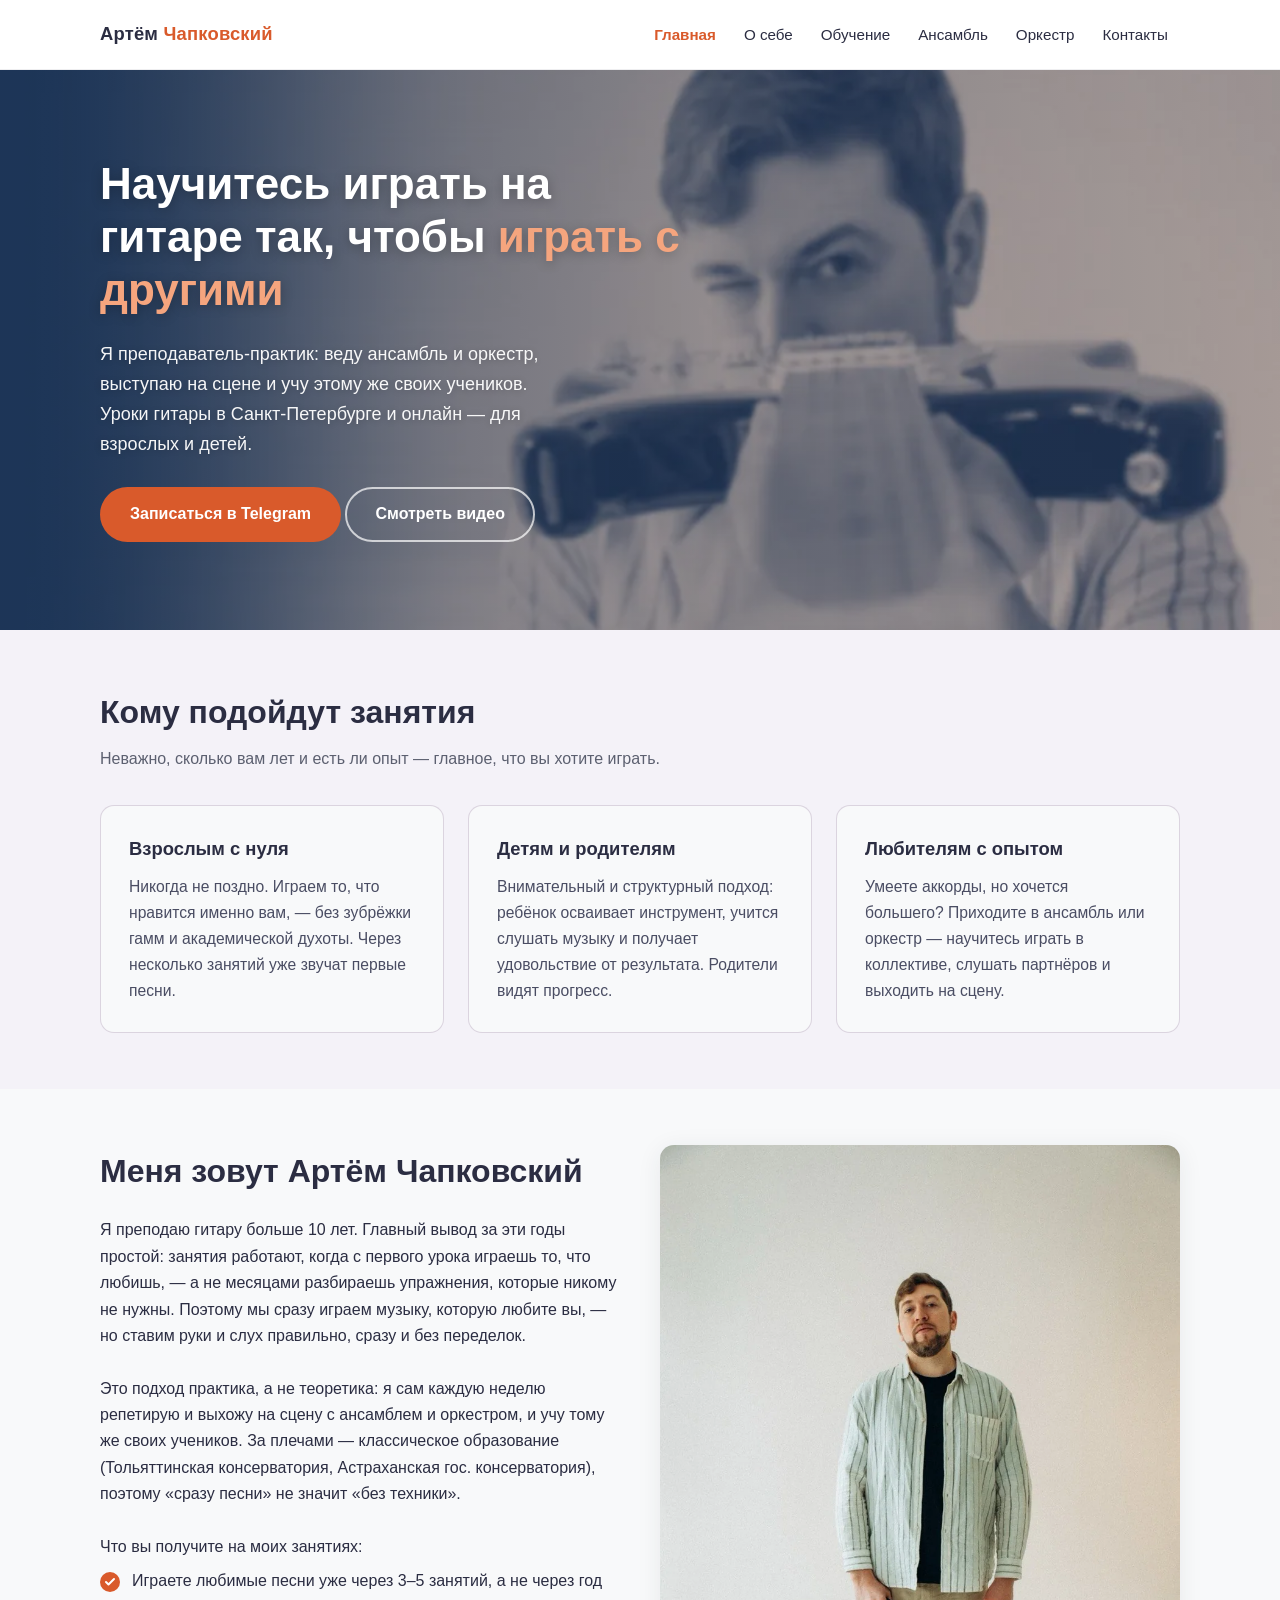
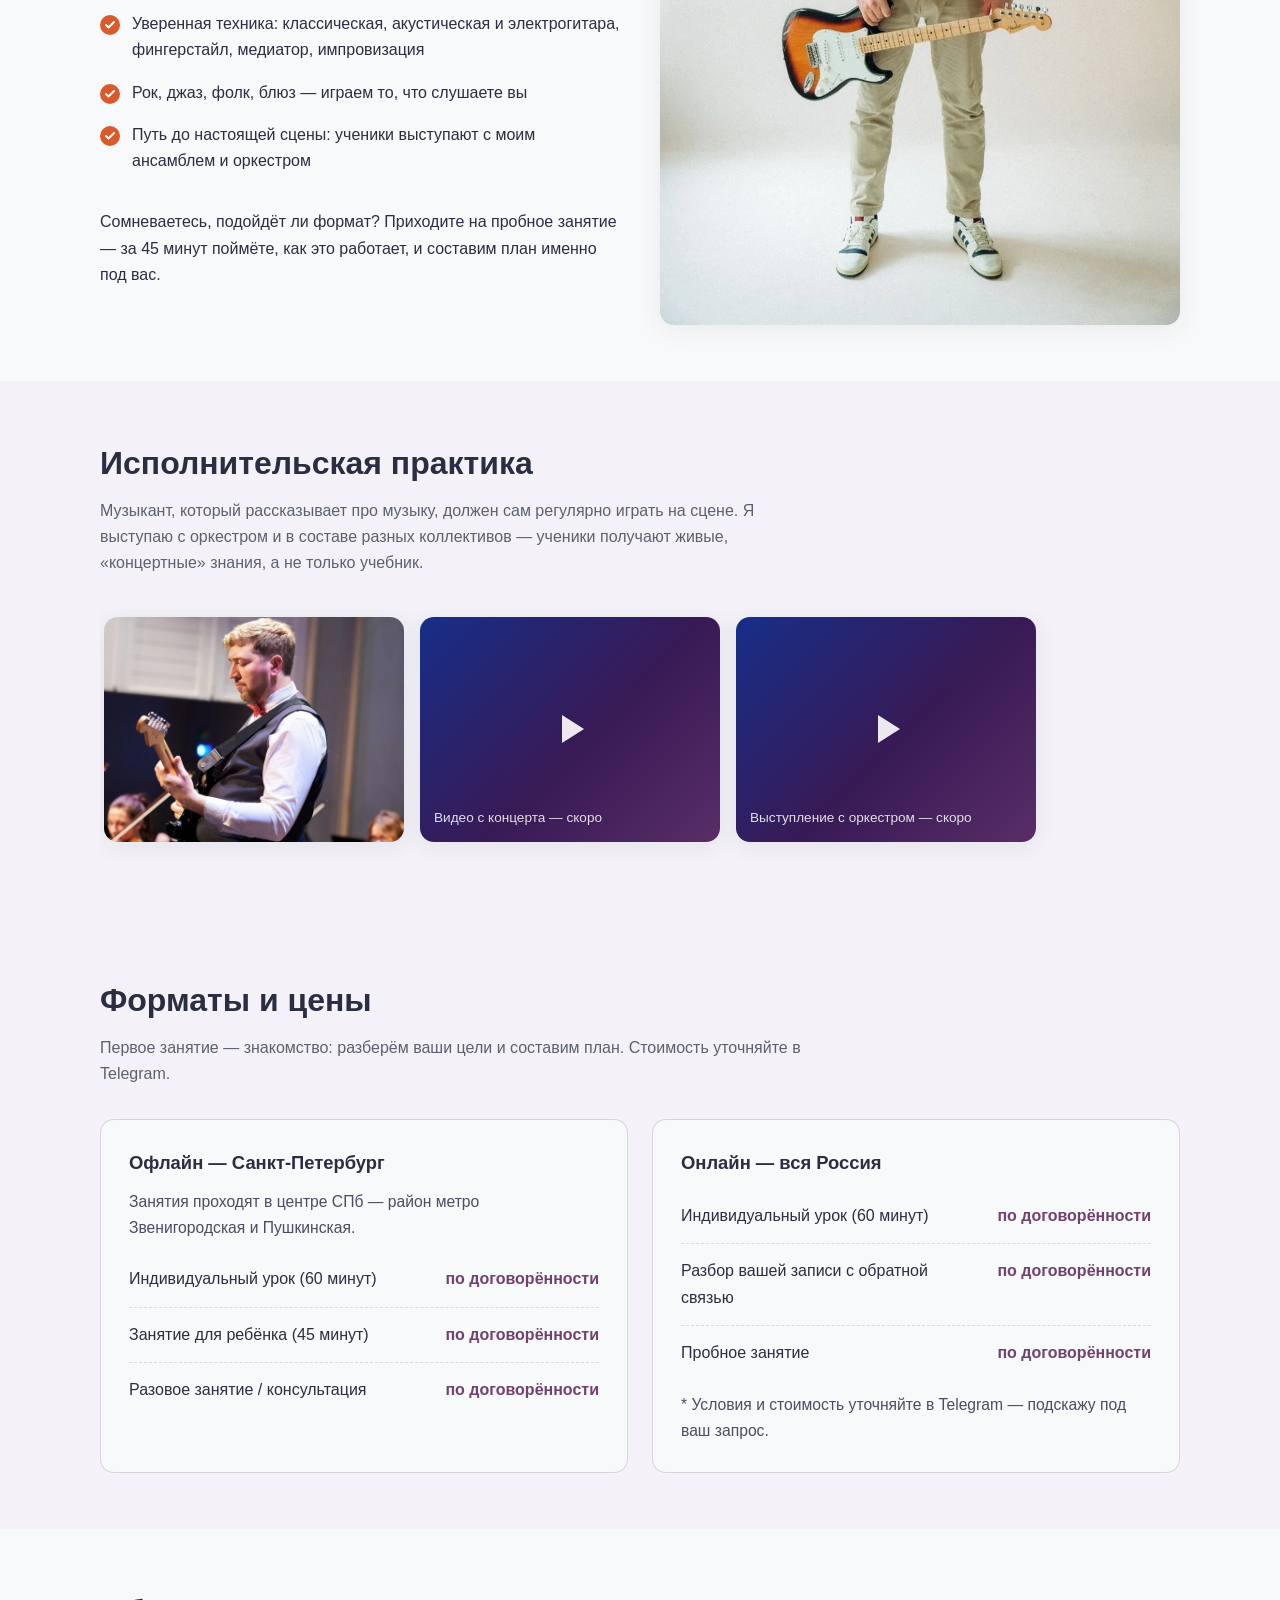
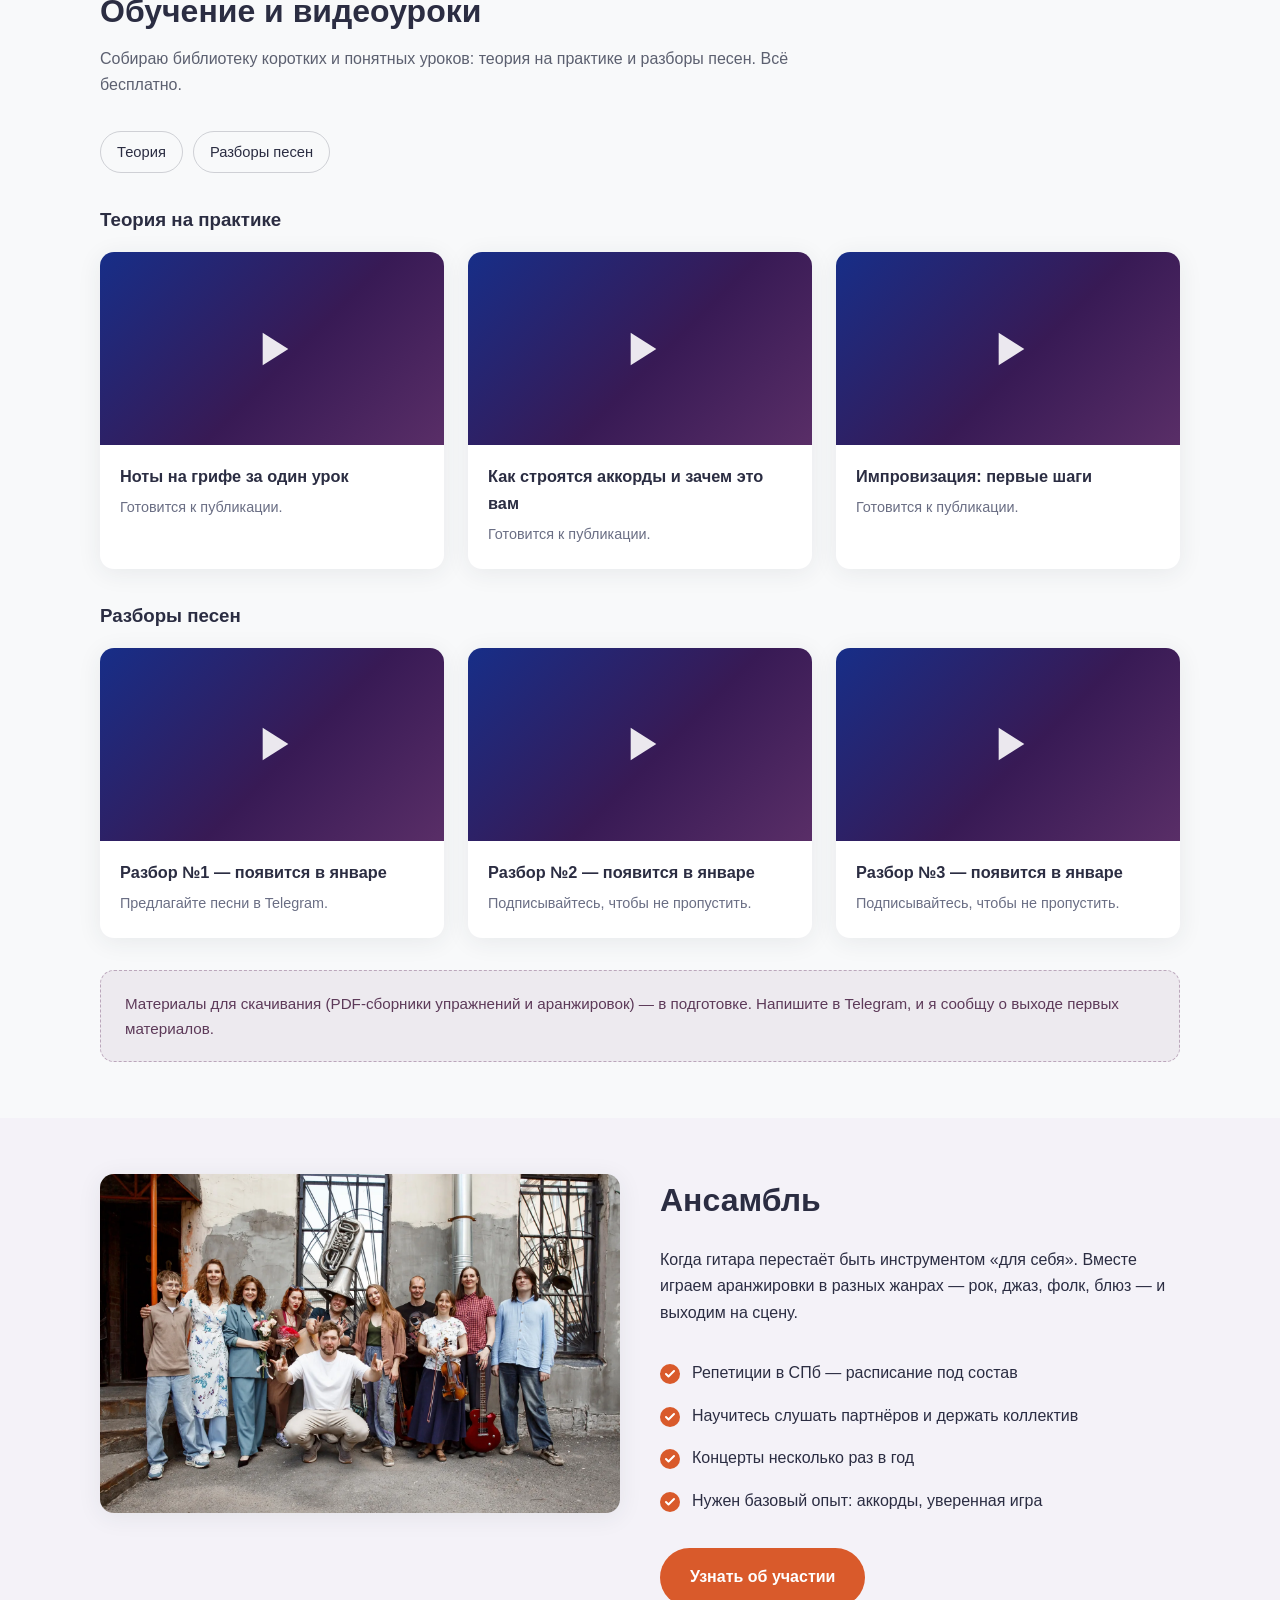
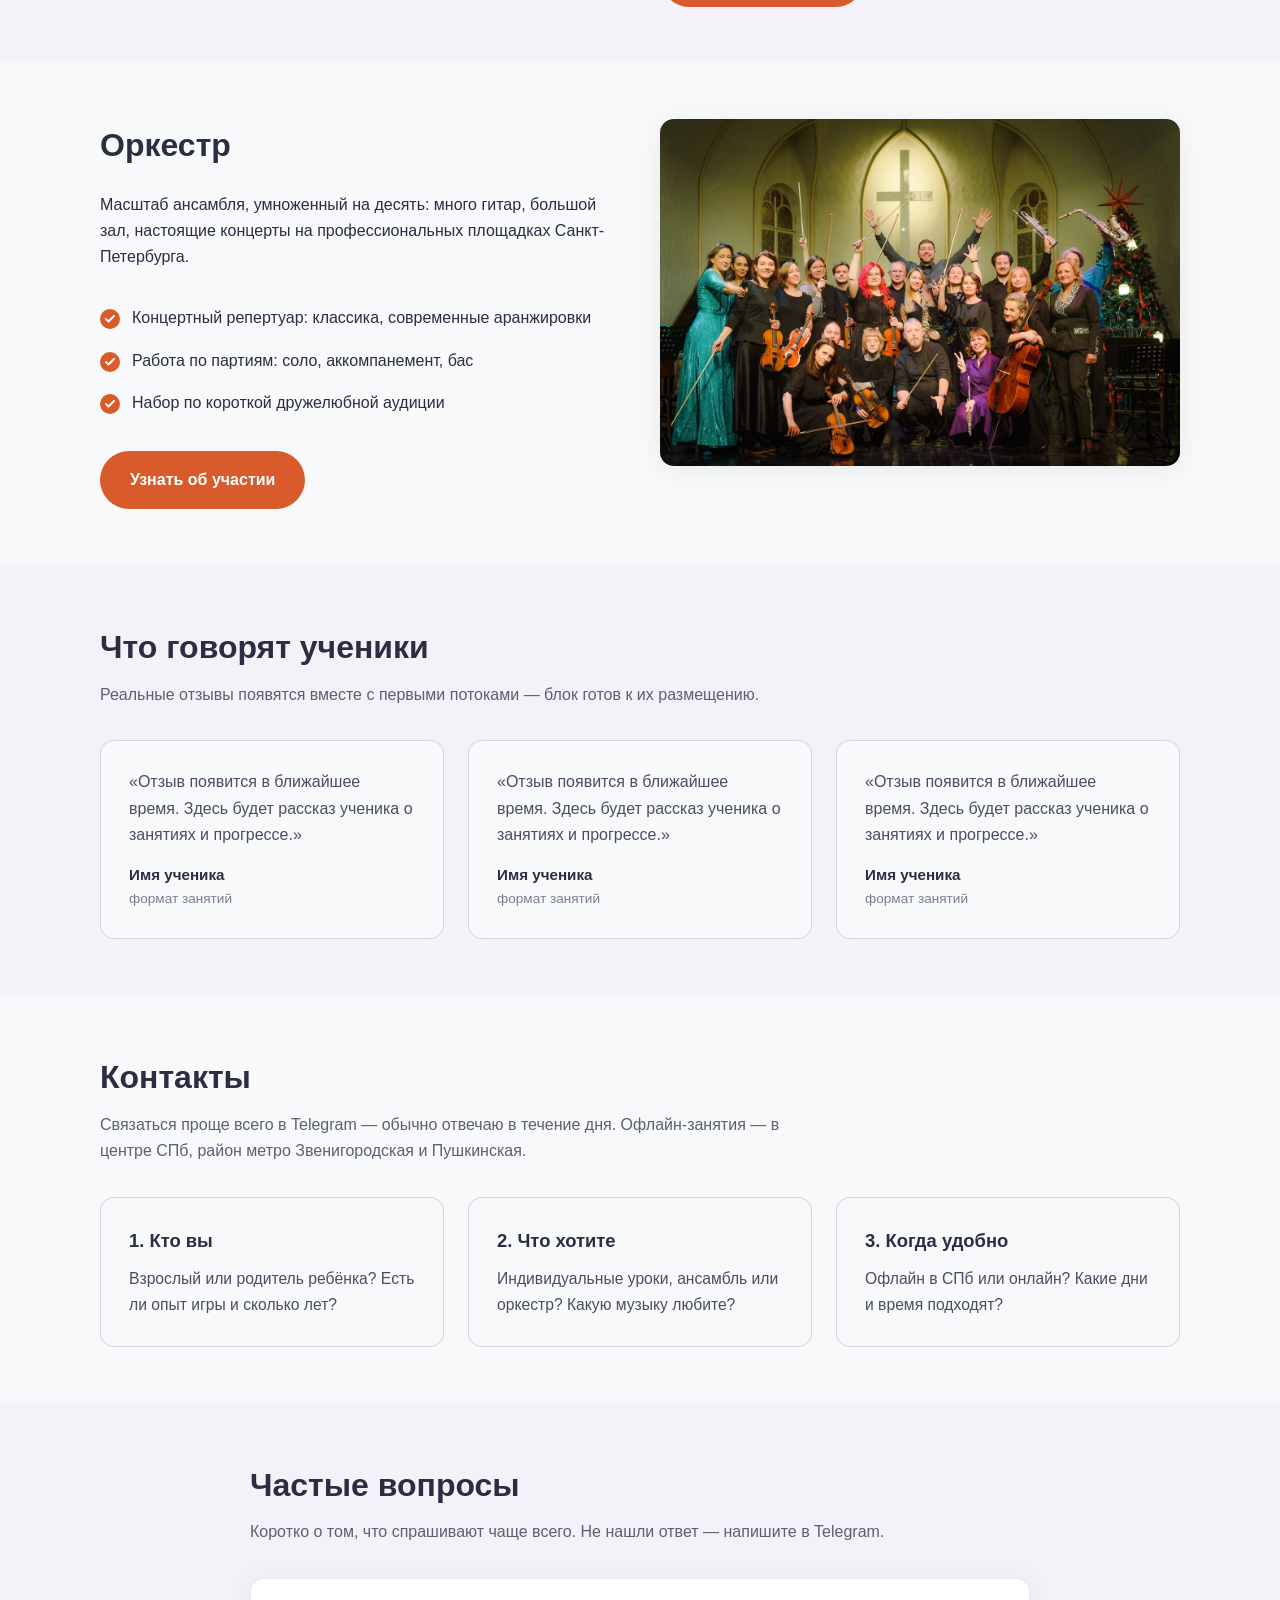
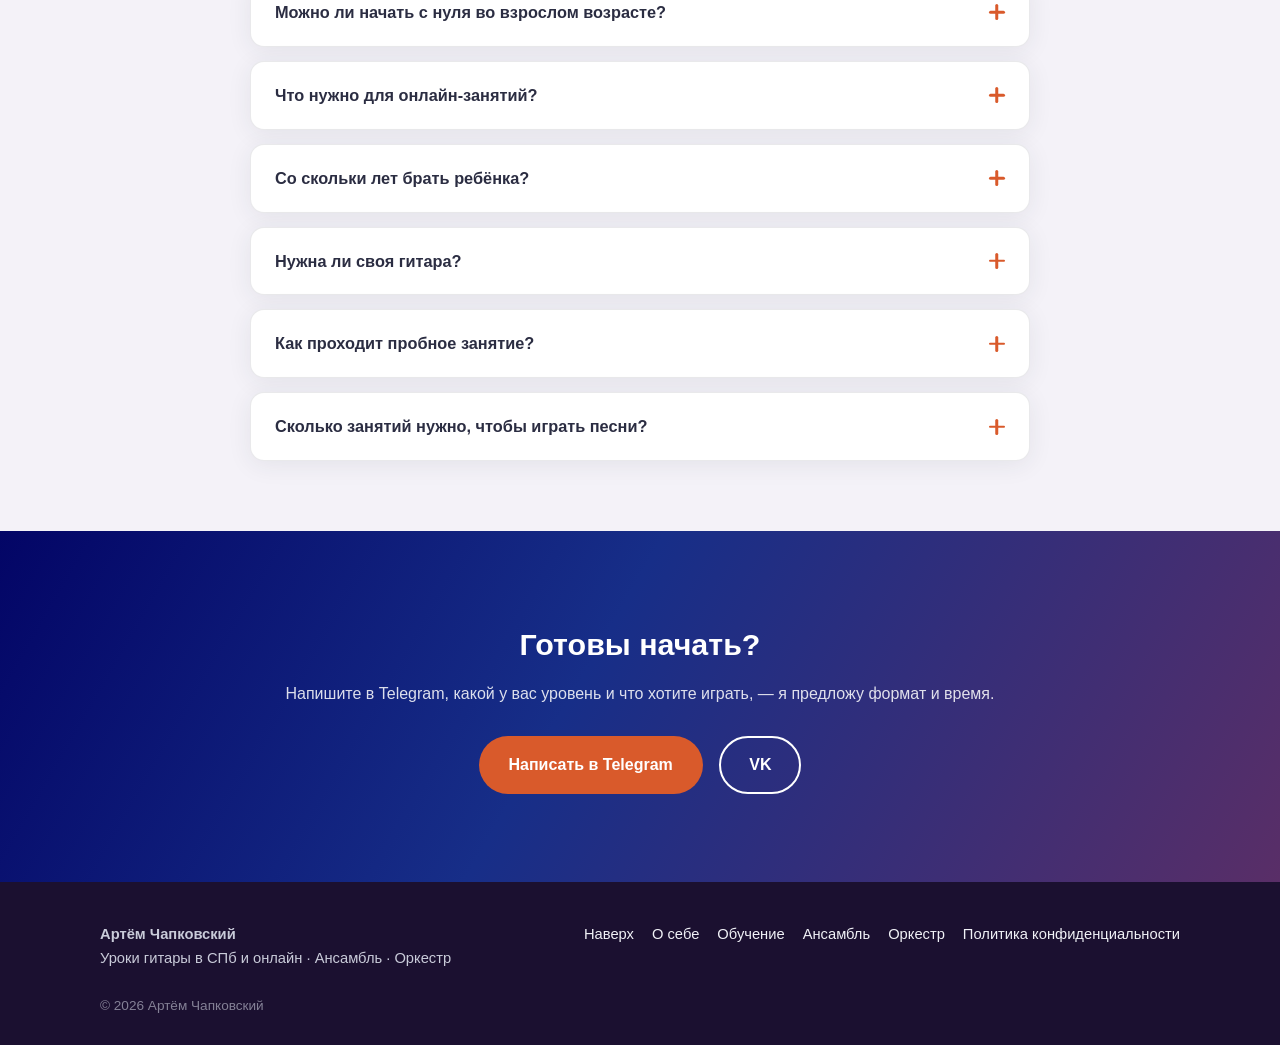
==== index.html @ 914fe70c "Small fixes" ====
<!DOCTYPE html>
<html lang="ru">
<head>
  <meta charset="UTF-8">
  <meta name="viewport" content="width=device-width, initial-scale=1">
  <meta name="theme-color" content="#D95A2B">
  <title>Уроки гитары в СПб и онлайн — Артём Чапковский | Преподаватель, ансамбль, оркестр</title>
  <meta name="description" content="Индивидуальные уроки гитары для взрослых и детей в Санкт-Петербурге и онлайн. Преподаватель-практик: веду ансамбль и оркестр, выкладываю бесплатные видеоуроки. Запись в Telegram.">
  <link rel="canonical" href="https://artchap.ru/">
  <meta property="og:type" content="website">
  <meta property="og:url" content="https://artchap.ru/">
  <meta property="og:site_name" content="Артём Чапковский — уроки гитары">
  <meta property="og:title" content="Артём Чапковский — уроки гитары, ансамбль, оркестр">
  <meta property="og:description" content="Преподаватель-практик: учу играть на гитаре так, чтобы вы могли играть с другими. Взрослым с нуля, детям, любителям — ансамбль и оркестр.">
  <meta property="og:image" content="https://artchap.ru/assets/img/hero-closeup.webp">
  <meta property="og:locale" content="ru_RU">
  <link rel="icon" href="favicon.svg" type="image/svg+xml">
  <link rel="icon" href="favicon-32.png" sizes="32x32" type="image/png">
  <link rel="apple-touch-icon" href="apple-touch-icon.png">
  <link rel="stylesheet" href="assets/css/style.css">
  <link rel="stylesheet" href="assets/css/photo-palette.css">
  <link rel="stylesheet" href="assets/css/hero-4-duotone.css">
  <script src="assets/js/gallery.js" defer></script>
  <script type="application/ld+json">
  {
    "@context": "https://schema.org",
    "@graph": [
      {
        "@type": "LocalBusiness",
        "@id": "https://artchap.ru/",
        "name": "Артём Чапковский — уроки гитары в СПб",
        "description": "Индивидуальные уроки гитары для взрослых и детей, ансамбль и оркестр в Санкт-Петербурге. Онлайн-занятия по всей России.",
        "url": "https://artchap.ru/",
        "image": "https://artchap.ru/assets/img/hero-closeup.webp",
        "address": { "@type": "PostalAddress", "addressLocality": "Санкт-Петербург", "streetAddress": "Центр, район м. Звенигородская и м. Пушкинская", "addressCountry": "RU" },
        "areaServed": ["Санкт-Петербург", "Россия"],
        "sameAs": ["https://t.me/Chapkovsky", "https://vk.ru/artchap"]
      },
      {
        "@type": "Person",
        "name": "Артём Чапковский",
        "jobTitle": "Преподаватель гитары, руководитель ансамбля и оркестра",
        "url": "https://artchap.ru/",
        "image": "https://artchap.ru/assets/img/portrait-casual.webp",
        "alumniOf": [
          "Музыкальный колледж Тольяттинской консерватории",
          "Астраханская государственная консерватория"
        ]
      },
      {
        "@type": "FAQPage",
        "mainEntity": [
          { "@type": "Question", "name": "Можно ли начать с нуля во взрослом возрасте?", "acceptedAnswer": { "@type": "Answer", "text": "Да. Через несколько занятий вы уже играете первые песни — без зубрёжки гамм." } },
          { "@type": "Question", "name": "Что нужно для онлайн-занятий?", "acceptedAnswer": { "@type": "Answer", "text": "Гитара, смартфон или ноутбук и интернет. Онлайн работает не хуже очного формата." } },
          { "@type": "Question", "name": "Со скольки лет брать ребёнка?", "acceptedAnswer": { "@type": "Answer", "text": "Обычно с 6–7 лет — когда хватает усидчивости на 30–45 минут." } },
          { "@type": "Question", "name": "Нужна ли своя гитара?", "acceptedAnswer": { "@type": "Answer", "text": "Для регулярных занятий — да. Подскажу, как выбрать недорогой и удобный инструмент." } },
          { "@type": "Question", "name": "Как проходит пробное занятие?", "acceptedAnswer": { "@type": "Answer", "text": "Знакомимся, я смотрю на ваш уровень, слушаем, что хотите играть, и составляем план. Без обязательств." } },
          { "@type": "Question", "name": "Сколько занятий нужно, чтобы играть песни?", "acceptedAnswer": { "@type": "Answer", "text": "Простые песни под аккорды — уже через 3–5 занятий." } }
        ]
      }
    ]
  }
  </script>
</head>
<body>
  <header class="site-header">
    <div class="container header-inner">
      <a class="logo" href="#top">Артём <span>Чапковский</span></a>
      <nav class="main-nav" aria-label="Основная навигация">
        <ul>
          <li><a href="#top" aria-current="page">Главная</a></li>
          <li><a href="#o-sebe">О себе</a></li>
          <li><a href="#obuchenie">Обучение</a></li>
          <li><a href="#ansambl">Ансамбль</a></li>
          <li><a href="#orkestr">Оркестр</a></li>
          <li><a href="#kontakty">Контакты</a></li>
        </ul>
      </nav>
    </div>
  </header>

  <main id="top">
    <!-- Hero -->
    <div class="hero">
      <div class="container hero-grid">
        <div>
          <h1>Научитесь играть на гитаре так, чтобы <em>играть с другими</em></h1>
          <p class="lead">Я преподаватель-практик: веду ансамбль и оркестр, выступаю на сцене и учу этому же своих учеников. Уроки гитары в Санкт-Петербурге и онлайн — для взрослых и детей.</p>
          <a class="btn btn-primary" href="https://t.me/Chapkovsky" target="_blank" rel="noopener">Записаться в Telegram</a>
          <a class="btn btn-outline" href="#praktika">Смотреть видео</a>
        </div>
        <div class="hero-photo">
          <img src="assets/img/hero-closeup.webp" alt="Артём Чапковский — преподаватель гитары в Санкт-Петербурге" width="853" height="1280" fetchpriority="high">
        </div>
      </div>
    </div>

    <!-- Кому подойдут занятия -->
    <section class="alt" id="komu">
      <div class="container">
        <h2 class="section-title">Кому подойдут занятия</h2>
        <p class="section-sub">Неважно, сколько вам лет и есть ли опыт — главное, что вы хотите играть.</p>
        <div class="grid-3">
          <article class="card">
            <h3>Взрослым с нуля</h3>
            <p>Никогда не поздно. Играем то, что нравится именно вам, — без зубрёжки гамм и академической духоты. Через несколько занятий уже звучат первые песни.</p>
          </article>
          <article class="card">
            <h3>Детям и родителям</h3>
            <p>Внимательный и структурный подход: ребёнок осваивает инструмент, учится слушать музыку и получает удовольствие от результата. Родители видят прогресс.</p>
          </article>
          <article class="card">
            <h3>Любителям с опытом</h3>
            <p>Умеете аккорды, но хочется большего? Приходите в ансамбль или оркестр — научитесь играть в коллективе, слушать партнёров и выходить на сцену.</p>
          </article>
        </div>
      </div>
    </section>

    <!-- О себе -->
    <section id="o-sebe">
      <div class="container split">
        <div>
          <h2 class="section-title">Меня зовут Артём Чапковский</h2>
          <p>Я преподаю гитару больше 10 лет. Главный вывод за эти годы простой: занятия работают, когда с первого урока играешь то, что любишь, — а не месяцами разбираешь упражнения, которые никому не нужны. Поэтому мы сразу играем музыку, которую любите вы, — но ставим руки и слух правильно, сразу и без переделок.</p>
          <br>
          <p>Это подход практика, а не теоретика: я сам каждую неделю репетирую и выхожу на сцену с ансамблем и оркестром, и учу тому же своих учеников. За плечами — классическое образование (Тольяттинская консерватория, Астраханская гос. консерватория), поэтому «сразу песни» не значит «без техники».</p>
          <br>
          <p>Что вы получите на моих занятиях:</p>
          <ul class="check-list">
            <li>Играете любимые песни уже через 3–5 занятий, а не через год</li>
            <li>Уверенная техника: классическая, акустическая и электрогитара, фингерстайл, медиатор, импровизация</li>
            <li>Рок, джаз, фолк, блюз — играем то, что слушаете вы</li>
            <li>Путь до настоящей сцены: ученики выступают с моим ансамблем и оркестром</li>
          </ul>
          <br>
          <p>Сомневаетесь, подойдёт ли формат? Приходите на пробное занятие — за 45 минут поймёте, как это работает, и составим план именно под вас.</p>
        </div>
        <img src="assets/img/portrait-casual.webp" alt="Артём Чапковский — преподаватель гитары в СПб, портрет" width="853" height="1280" loading="lazy">
      </div>
    </section>

    <section class="alt" id="praktika">
      <div class="container">
        <h2 class="section-title">Исполнительская практика</h2>
        <p class="section-sub">Музыкант, который рассказывает про музыку, должен сам регулярно играть на сцене. Я выступаю с оркестром и в составе разных коллективов — ученики получают живые, «концертные» знания, а не только учебник.</p>
        <div class="gallery-strip" id="perf-gallery">
          <!-- Видео встраиваются с VK: внутрь .gallery-video добавьте
               <iframe src="https://vk.com/video_ext.php?oid=...&id=...&hash=..." allow="autoplay; encrypted-media; fullscreen; picture-in-picture" allowfullscreen></iframe>
               Либо замените весь div.gallery-video на iframe. -->
          <div class="gallery-item gallery-video" aria-label="Видео с концерта — скоро">
            <svg class="play" viewBox="0 0 24 24" fill="white" aria-hidden="true"><path d="M8 5v14l11-7z"/></svg>
            <span class="video-label">Видео с концерта — скоро</span>
          </div>
          <div class="gallery-item gallery-video" aria-label="Выступление с оркестром — скоро">
            <svg class="play" viewBox="0 0 24 24" fill="white" aria-hidden="true"><path d="M8 5v14l11-7z"/></svg>
            <span class="video-label">Выступление с оркестром — скоро</span>
          </div>
        </div>
      </div>
    </section>

    <!-- Форматы и цены -->
    <section class="alt" id="formaty">
      <div class="container">
        <h2 class="section-title">Форматы и цены</h2>
        <p class="section-sub">Первое занятие — знакомство: разберём ваши цели и составим план. Стоимость уточняйте в Telegram.</p>
        <div class="grid-2">
          <div class="card">
            <h3>Офлайн — Санкт-Петербург</h3>
            <p class="price-note" style="margin:0 0 12px">Занятия проходят в центре СПб — район метро Звенигородская и Пушкинская.</p>
            <ul class="price-list">
              <li><span>Индивидуальный урок (60 минут)</span><strong>по договорённости</strong></li>
              <li><span>Занятие для ребёнка (45 минут)</span><strong>по договорённости</strong></li>
              <li><span>Разовое занятие / консультация</span><strong>по договорённости</strong></li>
            </ul>
          </div>
          <div class="card">
            <h3>Онлайн — вся Россия</h3>
            <ul class="price-list">
              <li><span>Индивидуальный урок (60 минут)</span><strong>по договорённости</strong></li>
              <li><span>Разбор вашей записи с обратной связью</span><strong>по договорённости</strong></li>
              <li><span>Пробное занятие</span><strong>по договорённости</strong></li>
            </ul>
            <p class="price-note">* Условия и стоимость уточняйте в Telegram — подскажу под ваш запрос.</p>
          </div>
        </div>
      </div>
    </section>

    <!-- Обучение и видео -->
    <section id="obuchenie">
      <div class="container">
        <h2 class="section-title">Обучение и видеоуроки</h2>
        <p class="section-sub">Собираю библиотеку коротких и понятных уроков: теория на практике и разборы песен. Всё бесплатно.</p>
        <nav class="anchor-nav" aria-label="Категории уроков">
          <a href="#v-teoriya">Теория</a>
          <a href="#v-razbory">Разборы песен</a>
        </nav>

        <h3 id="v-teoriya" style="margin-bottom:16px">Теория на практике</h3>
        <div class="video-grid">
          <article class="video-card">
            <div class="video-thumb" aria-hidden="true"><svg viewBox="0 0 24 24" fill="white"><path d="M8 5v14l11-7z"/></svg></div>
            <div class="video-body"><h3>Ноты на грифе за один урок</h3><p>Готовится к публикации.</p></div>
          </article>
          <article class="video-card">
            <div class="video-thumb" aria-hidden="true"><svg viewBox="0 0 24 24" fill="white"><path d="M8 5v14l11-7z"/></svg></div>
            <div class="video-body"><h3>Как строятся аккорды и зачем это вам</h3><p>Готовится к публикации.</p></div>
          </article>
          <article class="video-card">
            <div class="video-thumb" aria-hidden="true"><svg viewBox="0 0 24 24" fill="white"><path d="M8 5v14l11-7z"/></svg></div>
            <div class="video-body"><h3>Импровизация: первые шаги</h3><p>Готовится к публикации.</p></div>
          </article>
        </div>

        <h3 id="v-razbory" style="margin:32px 0 16px">Разборы песен</h3>
        <div class="video-grid">
          <article class="video-card">
            <div class="video-thumb" aria-hidden="true"><svg viewBox="0 0 24 24" fill="white"><path d="M8 5v14l11-7z"/></svg></div>
            <div class="video-body"><h3>Разбор №1 — появится в январе</h3><p>Предлагайте песни в Telegram.</p></div>
          </article>
          <article class="video-card">
            <div class="video-thumb" aria-hidden="true"><svg viewBox="0 0 24 24" fill="white"><path d="M8 5v14l11-7z"/></svg></div>
            <div class="video-body"><h3>Разбор №2 — появится в январе</h3><p>Подписывайтесь, чтобы не пропустить.</p></div>
          </article>
          <article class="video-card">
            <div class="video-thumb" aria-hidden="true"><svg viewBox="0 0 24 24" fill="white"><path d="M8 5v14l11-7z"/></svg></div>
            <div class="video-body"><h3>Разбор №3 — появится в январе</h3><p>Подписывайтесь, чтобы не пропустить.</p></div>
          </article>
        </div>

        <div style="margin-top:32px" class="placeholder-note">
          Материалы для скачивания (PDF-сборники упражнений и аранжировок) — в подготовке. Напишите в Telegram, и я сообщу о выходе первых материалов.
        </div>
      </div>
    </section>

    <!-- Ансамбль -->
    <section class="alt" id="ansambl">
      <div class="container split">
        <img src="assets/img/band.webp" alt="Ансамбль Артёма Чапковского — музыканты коллектива после выступления" width="1600" height="1042" loading="lazy">
        <div>
          <h2 class="section-title">Ансамбль</h2>
          <p>Когда гитара перестаёт быть инструментом «для себя». Вместе играем аранжировки в разных жанрах — рок, джаз, фолк, блюз — и выходим на сцену.</p>
          <br>
          <ul class="check-list">
            <li>Репетиции в СПб — расписание под состав</li>
            <li>Научитесь слушать партнёров и держать коллектив</li>
            <li>Концерты несколько раз в год</li>
            <li>Нужен базовый опыт: аккорды, уверенная игра</li>
          </ul>
          <br>
          <a class="btn btn-primary" href="ansambl.html">Узнать об участии</a>
        </div>
      </div>
    </section>

    <!-- Оркестр -->
    <section id="orkestr">
      <div class="container split">
        <div>
          <h2 class="section-title">Оркестр</h2>
          <p>Масштаб ансамбля, умноженный на десять: много гитар, большой зал, настоящие концерты на профессиональных площадках Санкт-Петербурга.</p>
          <br>
          <ul class="check-list">
            <li>Концертный репертуар: классика, современные аранжировки</li>
            <li>Работа по партиям: соло, аккомпанемент, бас</li>
            <li>Набор по короткой дружелюбной аудиции</li>
          </ul>
          <br>
          <a class="btn btn-primary" href="orkestr.html">Узнать об участии</a>
        </div>
        <img src="assets/img/orchestra-group.webp" alt="Оркестр Артёма Чапковского — коллектив на сцене после концерта" width="1280" height="854" loading="lazy">
      </div>
    </section>

    <!-- Отзывы -->
    <section class="alt">
      <div class="container">
        <h2 class="section-title">Что говорят ученики</h2>
        <p class="section-sub">Реальные отзывы появятся вместе с первыми потоками — блок готов к их размещению.</p>
        <div class="grid-3">
          <figure class="card review">
            <blockquote>«Отзыв появится в ближайшее время. Здесь будет рассказ ученика о занятиях и прогрессе.»</blockquote>
            <figcaption>Имя ученика<span class="role">формат занятий</span></figcaption>
          </figure>
          <figure class="card review">
            <blockquote>«Отзыв появится в ближайшее время. Здесь будет рассказ ученика о занятиях и прогрессе.»</blockquote>
            <figcaption>Имя ученика<span class="role">формат занятий</span></figcaption>
          </figure>
          <figure class="card review">
            <blockquote>«Отзыв появится в ближайшее время. Здесь будет рассказ ученика о занятиях и прогрессе.»</blockquote>
            <figcaption>Имя ученика<span class="role">формат занятий</span></figcaption>
          </figure>
        </div>
      </div>
    </section>

    <!-- Контакты -->
    <section id="kontakty">
      <div class="container">
        <h2 class="section-title">Контакты</h2>
        <p class="section-sub">Связаться проще всего в Telegram — обычно отвечаю в течение дня. Офлайн-занятия — в центре СПб, район метро Звенигородская и Пушкинская.</p>
        <div class="grid-3">
          <div class="card flat">
            <h3>1. Кто вы</h3>
            <p>Взрослый или родитель ребёнка? Есть ли опыт игры и сколько лет?</p>
          </div>
          <div class="card flat">
            <h3>2. Что хотите</h3>
            <p>Индивидуальные уроки, ансамбль или оркестр? Какую музыку любите?</p>
          </div>
          <div class="card flat">
            <h3>3. Когда удобно</h3>
            <p>Офлайн в СПб или онлайн? Какие дни и время подходят?</p>
          </div>
        </div>
      </div>
    </section>

    <!-- FAQ -->
    <section class="alt" id="faq">
      <div class="container" style="max-width:820px">
        <h2 class="section-title">Частые вопросы</h2>
        <p class="section-sub">Коротко о том, что спрашивают чаще всего. Не нашли ответ — напишите в Telegram.</p>

        <details class="faq-item">
          <summary>Можно ли начать с нуля во взрослом возрасте?</summary>
          <p>Да. Большинство моих учеников-взрослых начинали с нуля. Через несколько занятий вы уже играете первые песни — без зубрёжки гамм.</p>
        </details>

        <details class="faq-item">
          <summary>Что нужно для онлайн-занятий?</summary>
          <p>Гитара, смартфон или ноутбук и интернет. Онлайн работает не хуже очного формата: вижу обе руки, сразу исправляю технику.</p>
        </details>

        <details class="faq-item">
          <summary>Со скольки лет брать ребёнка?</summary>
          <p>Обычно с 6–7 лет — когда хватает усидчивости на 30–45 минут. На первом занятии проверим, готов ли ребёнок.</p>
        </details>

        <details class="faq-item">
          <summary>Нужна ли своя гитара?</summary>
          <p>Для регулярных занятий — да. Подскажу, как выбрать недорогой и удобный инструмент, и проверю вашу гитару, если она уже есть.</p>
        </details>

        <details class="faq-item">
          <summary>Как проходит пробное занятие?</summary>
          <p>Знакомимся, я смотрю на ваш уровень (или его отсутствие), слушаем, что хотите играть, и составляем план. Без обязательств.</p>
        </details>

        <details class="faq-item">
          <summary>Сколько занятий нужно, чтобы играть песни?</summary>
          <p>Простые песни под аккорды — уже через 3–5 занятий. Выход на сцену с ансамблем — после нескольких месяцев уверенной игры.</p>
        </details>
      </div>
    </section>

    <!-- Финальный CTA -->
    <section class="cta-full">
      <div class="cta-band">
        <div class="container">
          <h2>Готовы начать?</h2>
          <p>Напишите в Telegram, какой у вас уровень и что хотите играть, — я предложу формат и время.</p>
          <a class="btn btn-primary" href="https://t.me/Chapkovsky" target="_blank" rel="noopener">Написать в Telegram</a>
          <a class="btn btn-outline" href="https://vk.ru/artchap" target="_blank" rel="noopener">VK</a>
        </div>
      </div>
    </section>
  </main>

  <footer class="site-footer">
    <div class="container footer-inner">
      <div>
        <strong>Артём Чапковский</strong><br>
        Уроки гитары в СПб и онлайн · Ансамбль · Оркестр
      </div>
      <nav class="footer-nav" aria-label="Навигация в подвале">
        <ul>
          <li><a href="#top">Наверх</a></li>
          <li><a href="#o-sebe">О себе</a></li>
          <li><a href="#obuchenie">Обучение</a></li>
          <li><a href="#ansambl">Ансамбль</a></li>
          <li><a href="#orkestr">Оркестр</a></li>
          <li><a href="privacy.html">Политика конфиденциальности</a></li>
        </ul>
      </nav>
    </div>
    <div class="container footer-bottom">
      © 2026 Артём Чапковский
    </div>
  </footer>
</body>
</html>
---- assets/css/style.css ----
:root {
  --primary: #D95A2B;
  --primary-dark: #b8481f;
  --accent: #1D3557;
  --text: #2B2D42;
  --bg: #F8F9FA;
  --white: #ffffff;
  --radius: 14px;
  --shadow: 0 4px 24px rgba(43, 45, 66, .08);
}

* { box-sizing: border-box; margin: 0; padding: 0; }

html { scroll-behavior: smooth; }

body {
  font-family: 'Inter', -apple-system, 'Segoe UI', Roboto, Arial, sans-serif;
  color: var(--text);
  background: var(--bg);
  line-height: 1.65;
  -webkit-font-smoothing: antialiased;
}

img { max-width: 100%; height: auto; display: block; }

a { color: var(--accent); }

.container {
  width: 100%;
  max-width: 1120px;
  margin: 0 auto;
  padding: 0 20px;
}

/* Header */
.site-header {
  position: sticky;
  top: 0;
  z-index: 50;
  background: rgba(255, 255, 255, .92);
  backdrop-filter: blur(8px);
  border-bottom: 1px solid rgba(43, 45, 66, .08);
}

.header-inner {
  display: flex;
  align-items: center;
  justify-content: space-between;
  gap: 16px;
  padding: 14px 20px;
}

.logo {
  font-weight: 800;
  font-size: 1.15rem;
  color: var(--text);
  text-decoration: none;
  letter-spacing: .2px;
}

.logo span { color: var(--primary); }

.main-nav ul {
  display: flex;
  gap: 4px;
  list-style: none;
  flex-wrap: wrap;
}

.main-nav a {
  display: block;
  padding: 8px 12px;
  border-radius: 8px;
  text-decoration: none;
  color: var(--text);
  font-weight: 500;
  font-size: .95rem;
}

.main-nav a:hover { background: rgba(217, 90, 43, .1); color: var(--primary); }

.main-nav a[aria-current="page"] { color: var(--primary); font-weight: 700; }

/* Hero */
.hero {
  display: grid;
  grid-template-columns: 1.1fr .9fr;
  gap: 40px;
  align-items: center;
  padding: 56px 0 48px;
}

.hero-photo {
  border-radius: var(--radius);
  overflow: hidden;
  box-shadow: var(--shadow);
  aspect-ratio: 4 / 5;
}

.hero-photo img { width: 100%; height: 100%; object-fit: cover; object-position: 50% 20%; }

.hero h1 {
  font-size: clamp(1.8rem, 4.5vw, 2.7rem);
  line-height: 1.2;
  margin-bottom: 18px;
}

.hero h1 em { font-style: normal; color: var(--primary); }

.hero .lead { font-size: 1.1rem; margin-bottom: 28px; max-width: 34em; }

.btn {
  display: inline-block;
  padding: 14px 28px;
  border-radius: 999px;
  font-weight: 700;
  font-size: 1rem;
  text-decoration: none;
  text-align: center;
  cursor: pointer;
  border: 2px solid transparent;
  transition: background .15s ease, color .15s ease, border-color .15s ease;
}

.btn-primary { background: var(--primary); color: #fff; }
.btn-primary:hover { background: var(--primary-dark); }

.btn-outline { border-color: var(--accent); color: var(--accent); background: transparent; }
.btn-outline:hover { background: var(--accent); color: #fff; }

.btn + .btn { margin-left: 12px; }

/* Sections */
section { padding: 56px 0; }

.section-title {
  font-size: clamp(1.4rem, 3vw, 2rem);
  margin-bottom: 8px;
}

.section-sub { color: #5c6070; margin-bottom: 32px; max-width: 44em; }

.alt { background: var(--white); }

.grid-3 {
  display: grid;
  grid-template-columns: repeat(3, 1fr);
  gap: 24px;
}

.grid-2 {
  display: grid;
  grid-template-columns: repeat(2, 1fr);
  gap: 24px;
}

.card {
  background: var(--white);
  border-radius: var(--radius);
  box-shadow: var(--shadow);
  padding: 28px;
}

.alt .card, .card.flat { background: var(--bg); box-shadow: none; border: 1px solid rgba(43,45,66,.08); }

.card h3 { margin-bottom: 10px; font-size: 1.15rem; }
.card p { color: #4a4d63; font-size: .98rem; }

.card .card-link {
  display: inline-block;
  margin-top: 14px;
  font-weight: 600;
  text-decoration: none;
}

/* Price table */
.price-list { list-style: none; }
.price-list li {
  display: flex;
  justify-content: space-between;
  gap: 16px;
  padding: 14px 0;
  border-bottom: 1px dashed rgba(43,45,66,.15);
}
.price-list li:last-child { border-bottom: 0; }
.price-list strong { white-space: nowrap; color: var(--primary); }

/* Reviews */
.review blockquote { font-size: 1rem; color: #4a4d63; }
.review figcaption { margin-top: 14px; font-weight: 700; font-size: .95rem; }
.review .role { display: block; font-weight: 400; color: #7a7e92; font-size: .85rem; }

/* Teasers */
.teaser { overflow: hidden; padding: 0; }
.teaser img { width: 100%; aspect-ratio: 16/9; object-fit: cover; }
.teaser .teaser-body { padding: 24px 28px 28px; }

/* CTA band */
.cta-band {
  background: var(--accent);
  color: #fff;
  border-radius: var(--radius);
  padding: 48px 32px;
  text-align: center;
}

.cta-band h2 { margin-bottom: 12px; font-size: clamp(1.4rem, 3vw, 1.9rem); }
.cta-band p { margin-bottom: 28px; opacity: .85; }
.cta-band .btn-outline { border-color: #fff; color: #fff; }
.cta-band .btn-outline:hover { background: #fff; color: var(--accent); }

/* Page hero */
.page-hero {
  padding: 48px 0 32px;
}

.page-hero h1 {
  font-size: clamp(1.8rem, 4vw, 2.4rem);
  margin-bottom: 14px;
}

.page-hero .lead { max-width: 44em; font-size: 1.08rem; color: #4a4d63; }

.split {
  display: grid;
  grid-template-columns: 1fr 1fr;
  gap: 40px;
  align-items: start;
}

/* Внутри двухколоночных блоков заголовку нужен
   больший отступ до текста, чем до section-sub */
.split .section-title { margin-bottom: 20px; }

/* Фото в разделе «О себе» — пропорционально уменьшено по высоте */
#o-sebe .split img {
  margin: 0 auto;
}

/* Компактная врезка наград внутри «О себе» */
.awards-title {
  font-size: 1.05rem;
  margin: 28px 0 4px;
  color: var(--accent);
}

.awards-compact li {
  padding: 9px 0;
  font-size: .95rem;
}

/* Галерея «Исполнительская практика» — одна строка со скроллом */
.gallery-strip {
  display: flex;
  gap: 16px;
  overflow-x: auto;
  padding: 8px 4px 20px;
  scroll-snap-type: x mandatory;
  -webkit-overflow-scrolling: touch;
}

.gallery-strip::-webkit-scrollbar { height: 8px; }
.gallery-strip::-webkit-scrollbar-thumb {
  background: rgba(43, 45, 66, .2);
  border-radius: 999px;
}

.gallery-item {
  flex: 0 0 auto;
  width: min(300px, 70vw);
  aspect-ratio: 4 / 3;
  border-radius: var(--radius);
  overflow: hidden;
  box-shadow: var(--shadow);
  scroll-snap-align: start;
  margin: 0;
}

.gallery-item img {
  width: 100%;
  height: 100%;
  object-fit: cover;
}

/* Видео-слот под встраивание VK */
.gallery-video {
  position: relative;
  background: linear-gradient(135deg, #172E88 0%, #381A55 55%, #592E67 100%);
  display: flex;
  align-items: center;
  justify-content: center;
}

.gallery-video .play {
  width: 48px;
  height: 48px;
  opacity: .9;
}

.gallery-video .video-label {
  position: absolute;
  bottom: 12px;
  left: 14px;
  right: 14px;
  color: rgba(255, 255, 255, .85);
  font-size: .85rem;
}

/* Встроенное VK-видео занимает слот целиком */
.gallery-video iframe {
  position: absolute;
  inset: 0;
  width: 100%;
  height: 100%;
  border: 0;
}

/* FAQ — схлопывающийся список (details/summary) */
.faq-item {
  background: var(--white);
  border: 1px solid rgba(43, 45, 66, .1);
  border-radius: var(--radius);
  box-shadow: var(--shadow);
  margin-bottom: 14px;
  overflow: hidden;
}

.faq-item summary {
  list-style: none;
  position: relative;
  padding: 20px 56px 20px 24px;
  font-weight: 600;
  font-size: 1.02rem;
  cursor: pointer;
  user-select: none;
}

.faq-item summary::-webkit-details-marker { display: none; }

/* Плюс, поворачивающийся в крестик */
.faq-item summary::before,
.faq-item summary::after {
  content: "";
  position: absolute;
  right: 24px;
  top: 50%;
  width: 16px;
  height: 2.5px;
  border-radius: 2px;
  background: var(--primary);
  transform: translateY(-50%);
  transition: transform .2s ease;
}

.faq-item summary::after {
  transform: translateY(-50%) rotate(90deg);
}

.faq-item[open] summary::after {
  transform: translateY(-50%) rotate(0deg);
}

.faq-item[open] summary {
  border-bottom: 1px solid rgba(43, 45, 66, .08);
  color: var(--primary);
}

.faq-item p {
  padding: 18px 24px 22px;
  margin: 0;
  color: #4a4d63;
  font-size: .98rem;
}

/* Полнополосный финальный CTA */
.cta-full { padding: 0; }

.cta-full .cta-band {
  border-radius: 0;
  padding: 88px 0;
  position: relative;
  overflow: hidden;
}

/* Полупрозрачный силуэт гитары, лежащей на боку,
   разрезанной вдоль пополам (видна нижняя половина),
   прижат к футеру (правый нижний край блока) */
.cta-full .cta-band::before {
  content: "";
  position: absolute;
  right: 0;
  bottom: 0;
  width: min(46%, 520px);
  aspect-ratio: 640 / 300;
  background: url("../img/guitar-silhouette.svg") right bottom / contain no-repeat;
  opacity: .12;
  clip-path: inset(50% 0 0 0); /* видна только нижняя половина */
  pointer-events: none;
}

@media (max-width: 900px) {
  .cta-full .cta-band { padding: 56px 0; }
  .cta-full .cta-band::before { width: 70%; opacity: .08; }
}

/* Плавное раскрытие */
.faq-item[open] summary ~ p {
  animation: faq-open .25s ease;
}

@keyframes faq-open {
  from { opacity: 0; transform: translateY(-6px); }
  to   { opacity: 1; transform: translateY(0); }
}

.split img { border-radius: var(--radius); box-shadow: var(--shadow); }

/* Lists */
.check-list { list-style: none; }
.check-list li {
  padding: 8px 0 8px 32px;
  position: relative;
}
.check-list li::before {
  content: "";
  position: absolute;
  left: 0; top: 12px;
  width: 20px; height: 20px;
  border-radius: 50%;
  background: var(--primary) url("data:image/svg+xml,%3Csvg xmlns='http://www.w3.org/2000/svg' viewBox='0 0 24 24' fill='none' stroke='white' stroke-width='4' stroke-linecap='round' stroke-linejoin='round'%3E%3Cpath d='M4 12l5 5 11-11'/%3E%3C/svg%3E") center/12px no-repeat;
}

.awards { list-style: none; }
.awards li {
  padding: 14px 0;
  border-bottom: 1px dashed rgba(43,45,66,.15);
  display: flex;
  gap: 14px;
}
.awards li:last-child { border-bottom: 0; }
.awards .year {
  font-weight: 800;
  color: var(--primary);
  min-width: 56px;
}

/* Video cards */
.video-grid { display: grid; grid-template-columns: repeat(3, 1fr); gap: 24px; }
.video-card {
  background: var(--white);
  border-radius: var(--radius);
  overflow: hidden;
  box-shadow: var(--shadow);
}
.video-thumb {
  aspect-ratio: 16/9;
  background: linear-gradient(135deg, var(--accent), #2f4d7d);
  display: flex;
  align-items: center;
  justify-content: center;
}
.video-thumb svg { width: 56px; height: 56px; opacity: .9; }
.video-card .video-body { padding: 18px 20px 22px; }
.video-card h3 { font-size: 1.02rem; margin-bottom: 6px; }
.video-card p { font-size: .9rem; color: #6a6e84; }

.anchor-nav { display: flex; gap: 10px; flex-wrap: wrap; margin: 8px 0 32px; }
.anchor-nav a {
  padding: 8px 16px;
  border-radius: 999px;
  border: 1px solid rgba(43,45,66,.2);
  text-decoration: none;
  color: var(--text);
  font-size: .92rem;
  font-weight: 500;
}
.anchor-nav a:hover { border-color: var(--primary); color: var(--primary); }

.placeholder-note {
  background: rgba(217, 90, 43, .08);
  border: 1px dashed rgba(217, 90, 43, .4);
  border-radius: var(--radius);
  padding: 20px 24px;
  color: #7a4a35;
  font-size: .95rem;
}

.price-note {
  margin-top: 12px;
  color: #7a4a35;
  font-size: .85rem;
}

/* Contacts */
.contact-buttons { display: flex; gap: 16px; flex-wrap: wrap; margin-top: 24px; }
.contact-card { text-align: center; padding: 36px 28px; }

/* Footer */
.site-footer {
  background: var(--text);
  color: #c9cbd9;
  padding: 40px 0 28px;
  font-size: .92rem;
}

.footer-inner {
  display: flex;
  justify-content: space-between;
  gap: 24px;
  flex-wrap: wrap;
}

.site-footer a { color: #f0f1f6; text-decoration: none; }
.site-footer a:hover { color: var(--primary); }
.footer-nav ul { list-style: none; display: flex; gap: 18px; flex-wrap: wrap; }
.footer-bottom { margin-top: 24px; opacity: .6; font-size: .85rem; }

/* Responsive */
@media (max-width: 900px) {
  .hero { grid-template-columns: 1fr; gap: 28px; padding-top: 36px; }
  .hero-photo { order: -1; aspect-ratio: 16/10; }
  .grid-3, .grid-2, .video-grid { grid-template-columns: 1fr; }
  .split { grid-template-columns: 1fr; gap: 28px; }
  .header-inner { flex-direction: column; align-items: flex-start; gap: 8px; }
  .btn + .btn { margin-left: 0; margin-top: 10px; }
  .btn { display: block; width: 100%; }
  .contact-buttons .btn { width: auto; flex: 1 1 200px; }
  section { padding: 40px 0; }
}
---- assets/css/photo-palette.css ----
/* Палитра, вытянутая из фото ансамбля (img/design.jpg):
   индиго #172E88, глубокий синий #030566, фиолет #381A55 / #592E67,
   лиловый #71426E, сирень #815475, светло-сиреневый #777791.
   Подключается после style.css и переопределяет акцентные роли.
   Основной оранжевый бренда (#D95A2B) сохраняется для CTA. */

:root {
  --accent: #172E88;        /* индиго вместо темно-синего */
  --photo-violet: #381A55;
  --photo-purple: #592E67;
  --photo-lilac: #71426E;
  --photo-lavender: #815475;
  --photo-tint: #F4F2F8;    /* сиреневый оттенок для фонов секций */
  --photo-line: rgba(88, 46, 103, .18);
}

/* Ссылки и hover-акценты — фиолет */
a { color: var(--accent); }
.main-nav a:hover { color: var(--primary); background: rgba(89, 46, 103, .08); }
.card-link { color: var(--photo-lilac) !important; }

/* Чередование фонов секций — с лёгкой сиреневой ноткой */
.alt { background: var(--photo-tint); }
.alt .card, .card.flat { border-color: var(--photo-line); }

/* Ценовые акценты — лиловый */
.price-list strong { color: var(--photo-lilac); }
.awards .year { color: var(--photo-lavender); }

/* Плашки-якоря и заглушки — фиолетовая гамма */
.anchor-nav a:hover { border-color: var(--photo-lilac); color: var(--photo-lilac); }
.placeholder-note {
  background: rgba(113, 66, 110, .08);
  border-color: rgba(113, 66, 110, .4);
  color: #5d3a59;
}

/* Превью видео: градиент сцены — синий прожектор → фиолет */
.video-thumb { background: linear-gradient(135deg, #172E88 0%, #381A55 55%, #592E67 100%); }

/* CTA-блок: глубокий сценический градиент вместо плоского синего */
.cta-band {
  background: linear-gradient(120deg, #030566 0%, #172E88 45%, #592E67 100%);
}

/* Футер — почти чёрный с фиолетовым подтоном как затемнённая сцена */
.site-footer { background: #1b1030; }

/* Кнопка-контур на тёмных градиентах */
.cta-band .btn-outline:hover { color: var(--photo-purple); }
---- assets/css/hero-4-duotone.css ----
/* Вариант 4 — «дуотон»: фото перекрашено в цвета бренда
   (assets/img/hero-duotone.webp), слегка темнится слева.
   Текст по центру-left, без плашки — фон сам по себе спокойный.
   Подключается после style.css. */

.hero {
  display: block;
  background:
    linear-gradient(90deg,
      rgba(29, 53, 87, .72) 0%,
      rgba(29, 53, 87, .35) 55%,
      rgba(36, 64, 107, .15) 100%),
    url("../img/hero-duotone.webp") 63% 20% / cover no-repeat,
    linear-gradient(135deg, #1D3557 0%, #24406b 100%);
  color: #fff;
  padding: 88px 0;
  border-radius: 0;
}

.hero-grid {
  display: flex;
  flex-direction: column;
  align-items: flex-start;
}

.hero-grid > div:first-child {
  max-width: 580px;
  text-align: left;
}

.hero h1 {
  color: #fff;
  margin-bottom: 24px;
  font-size: clamp(1.75rem, 5vw, 2.75rem);
  text-shadow: 0 2px 12px rgba(0, 0, 0, .25);
}

.hero h1 em { color: #F5A57E; }

.hero .lead {
  color: #fff;
  opacity: .95;
  font-size: 1.125rem;
  margin-bottom: 28px;
  max-width: 46ch;
  text-shadow: 0 1px 8px rgba(0, 0, 0, .25);
}

.hero .btn {
  display: inline-flex;
  align-items: center;
  justify-content: center;
  min-height: 3rem;
  padding: .75rem 1.75rem;
  border-radius: 999px;
  font-weight: 600;
  width: auto;
  margin: 0;
}

.hero .btn + .btn { margin: 0; }

.hero .btn-outline {
  border-color: rgba(255, 255, 255, .7);
  color: #fff;
}
.hero .btn-outline:hover {
  background: rgba(255, 255, 255, .14);
  border-color: #fff;
  color: #fff;
}

/* Фото слоем не нужно — оно в фоне */
.hero-photo { display: none; }

@media (max-width: 480px) {
  .hero { padding: 48px 0; }
  .hero .btn { display: flex; width: 100%; }
  .hero .btn + .btn { margin: 12px 0 0; }
}
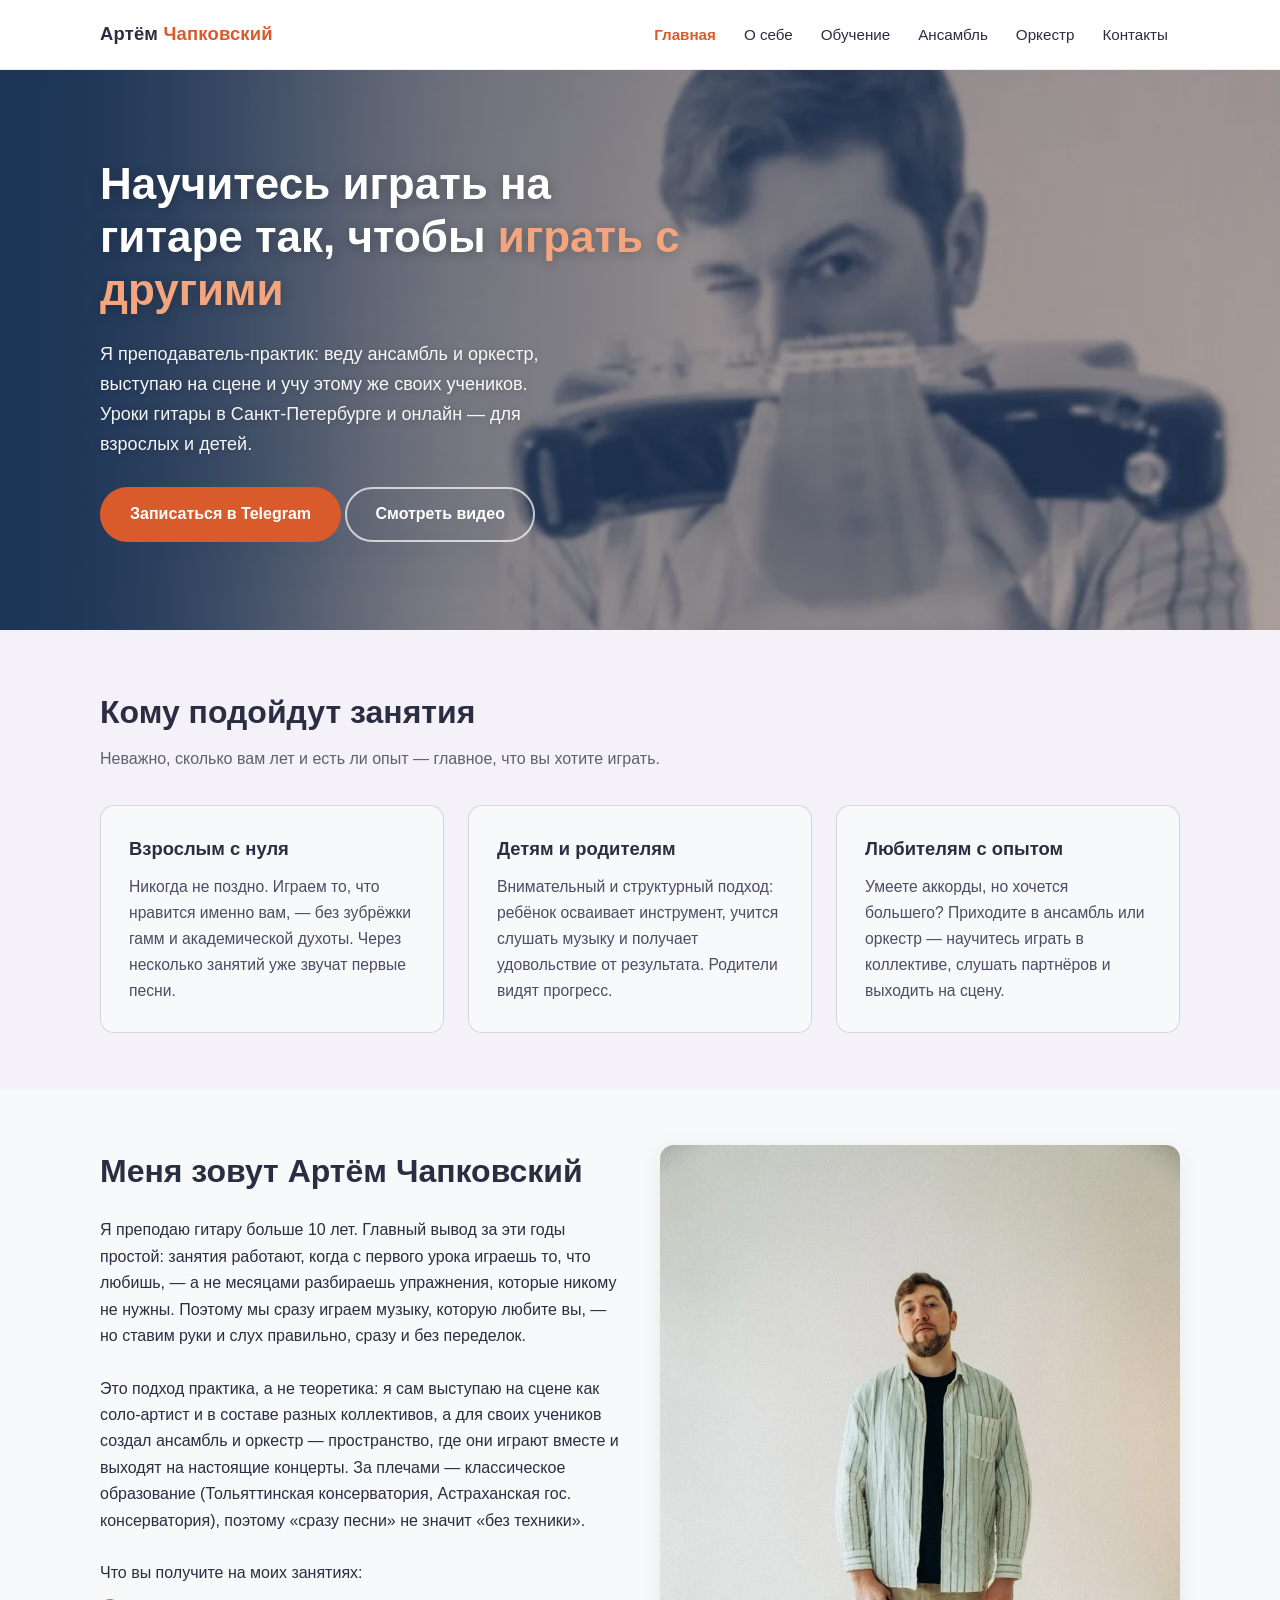
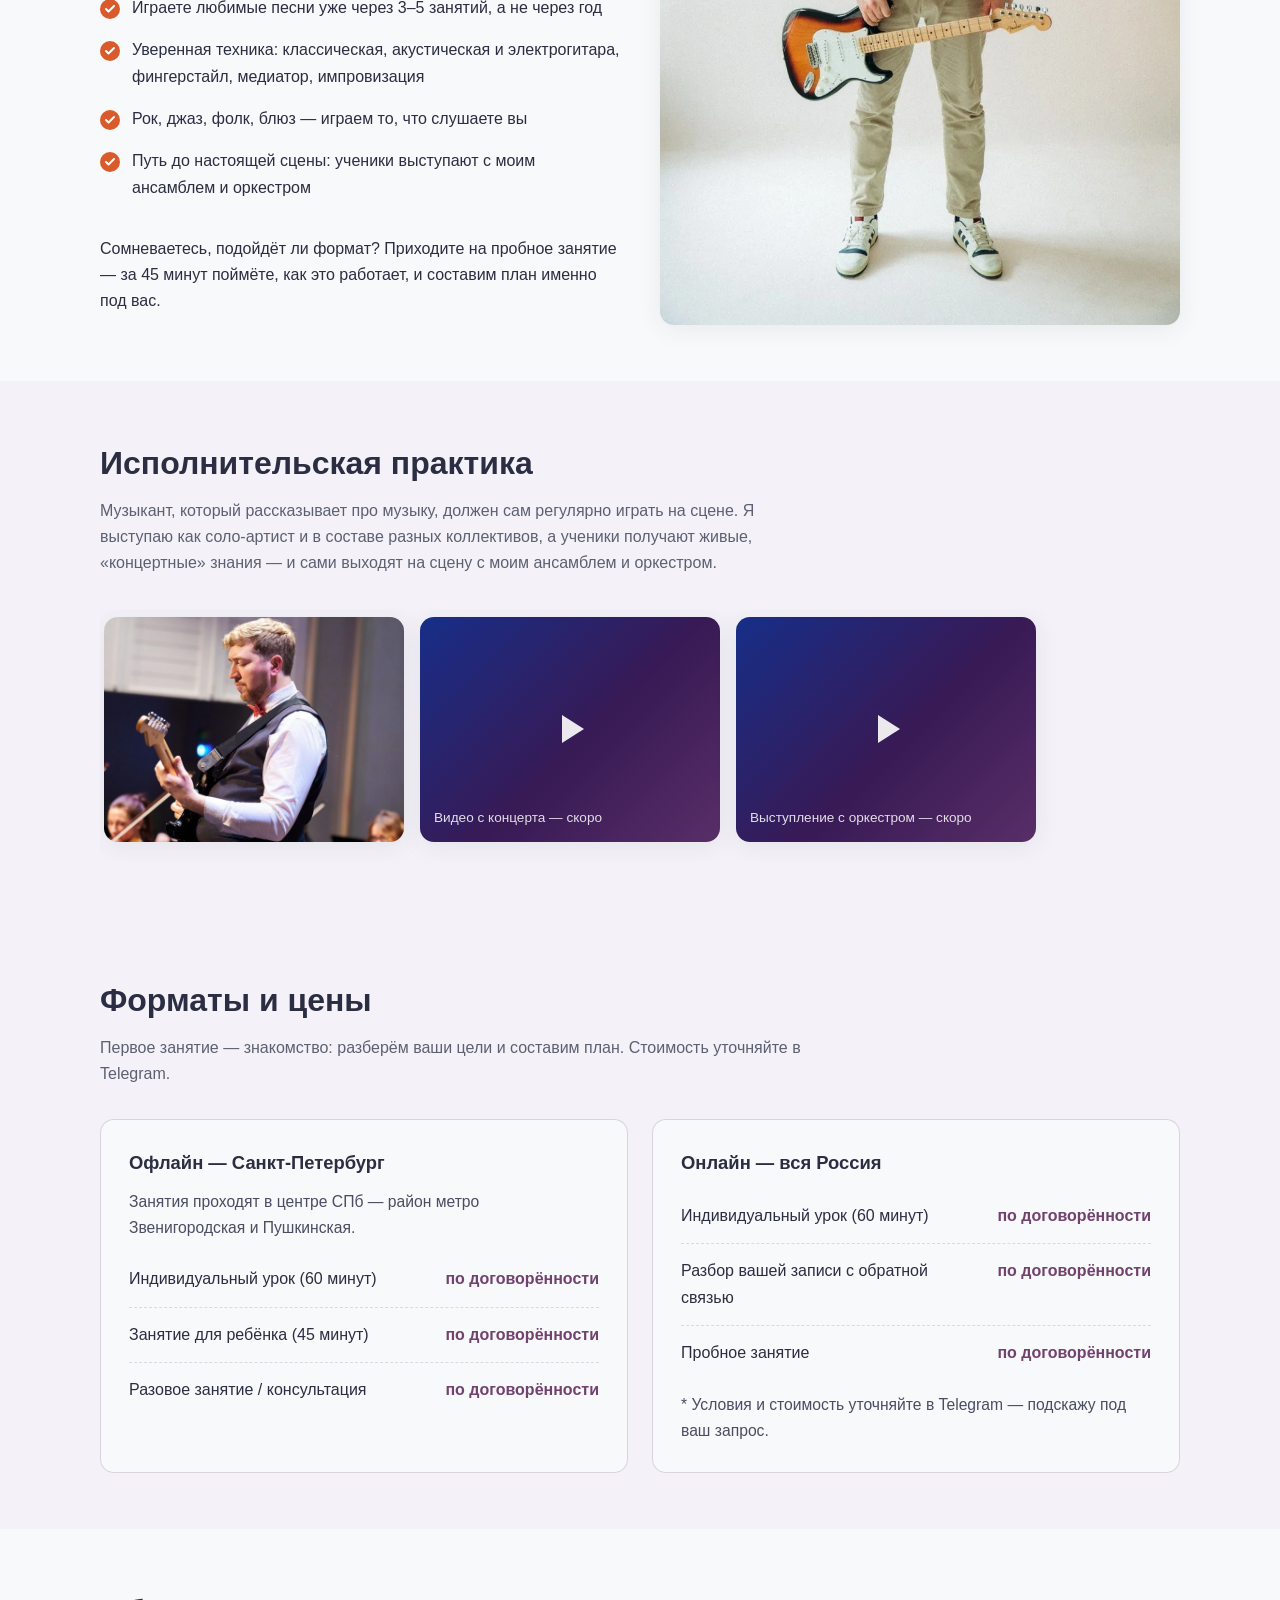
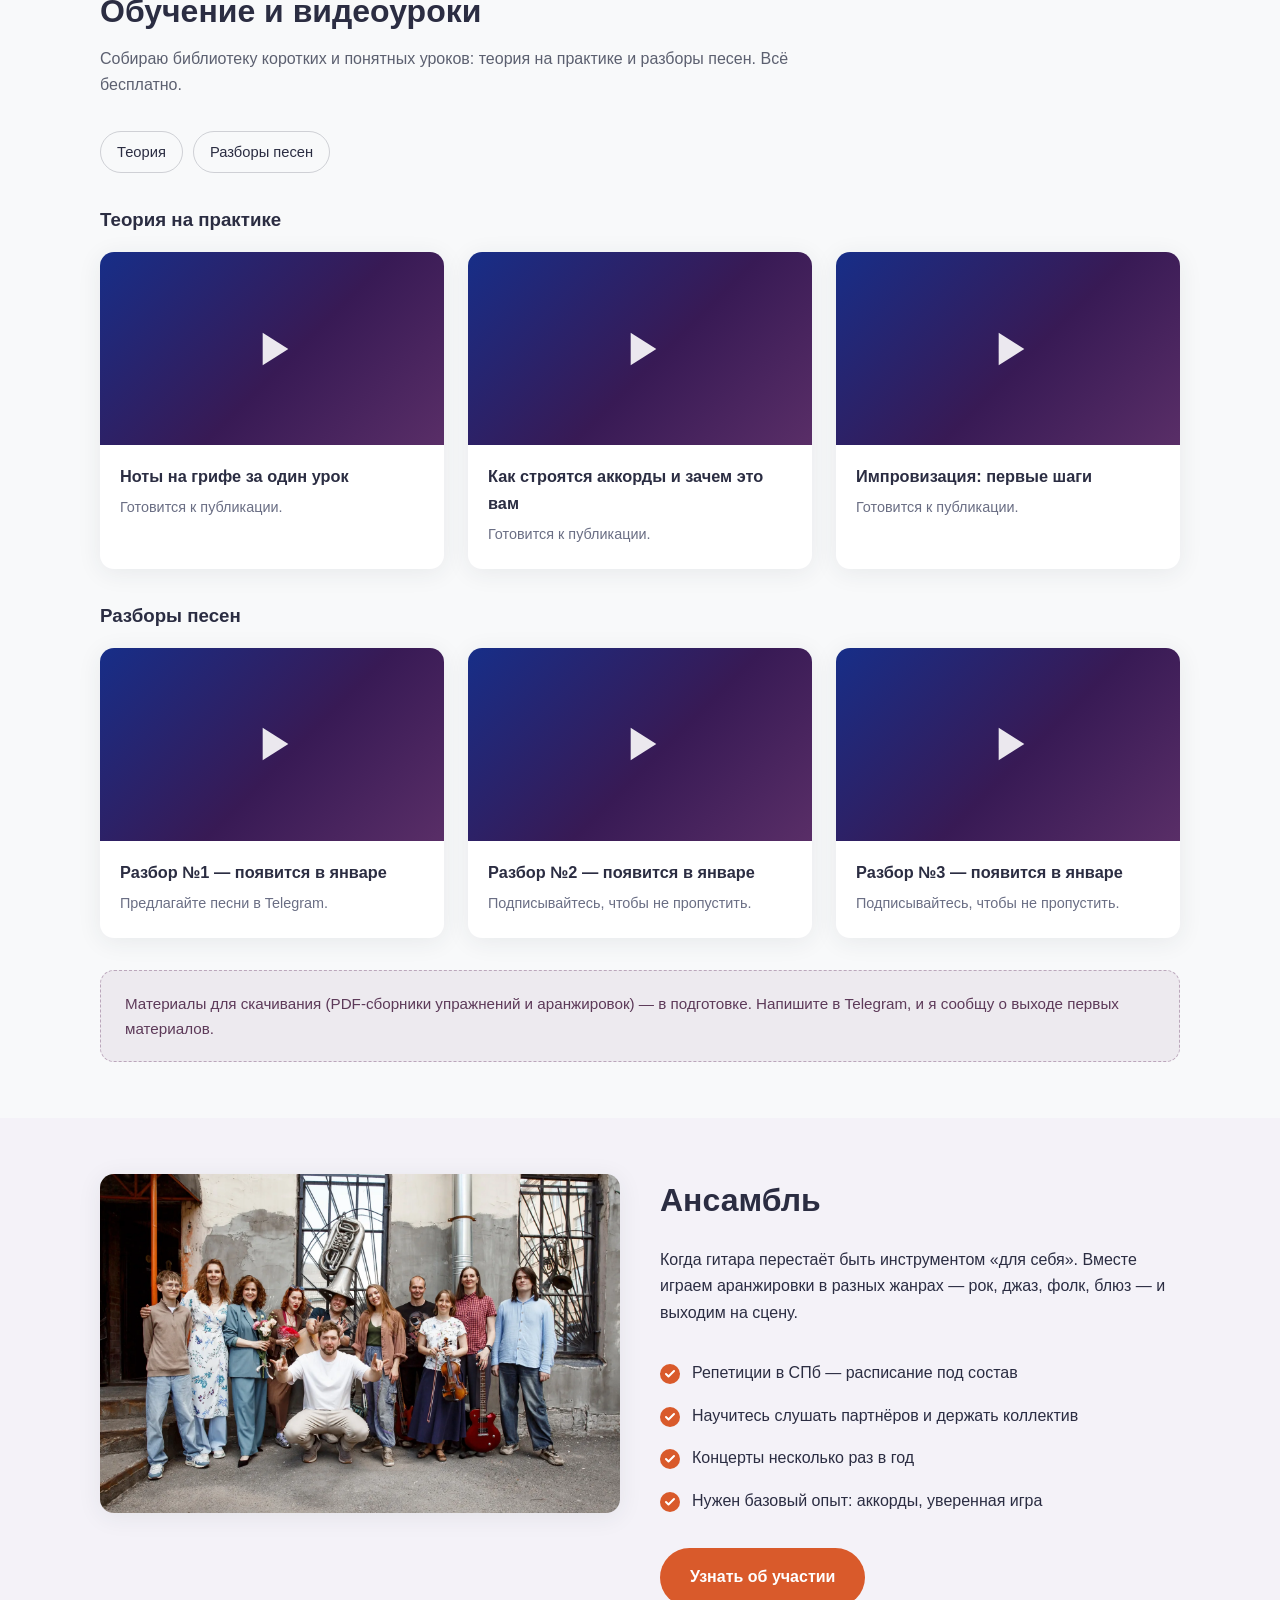
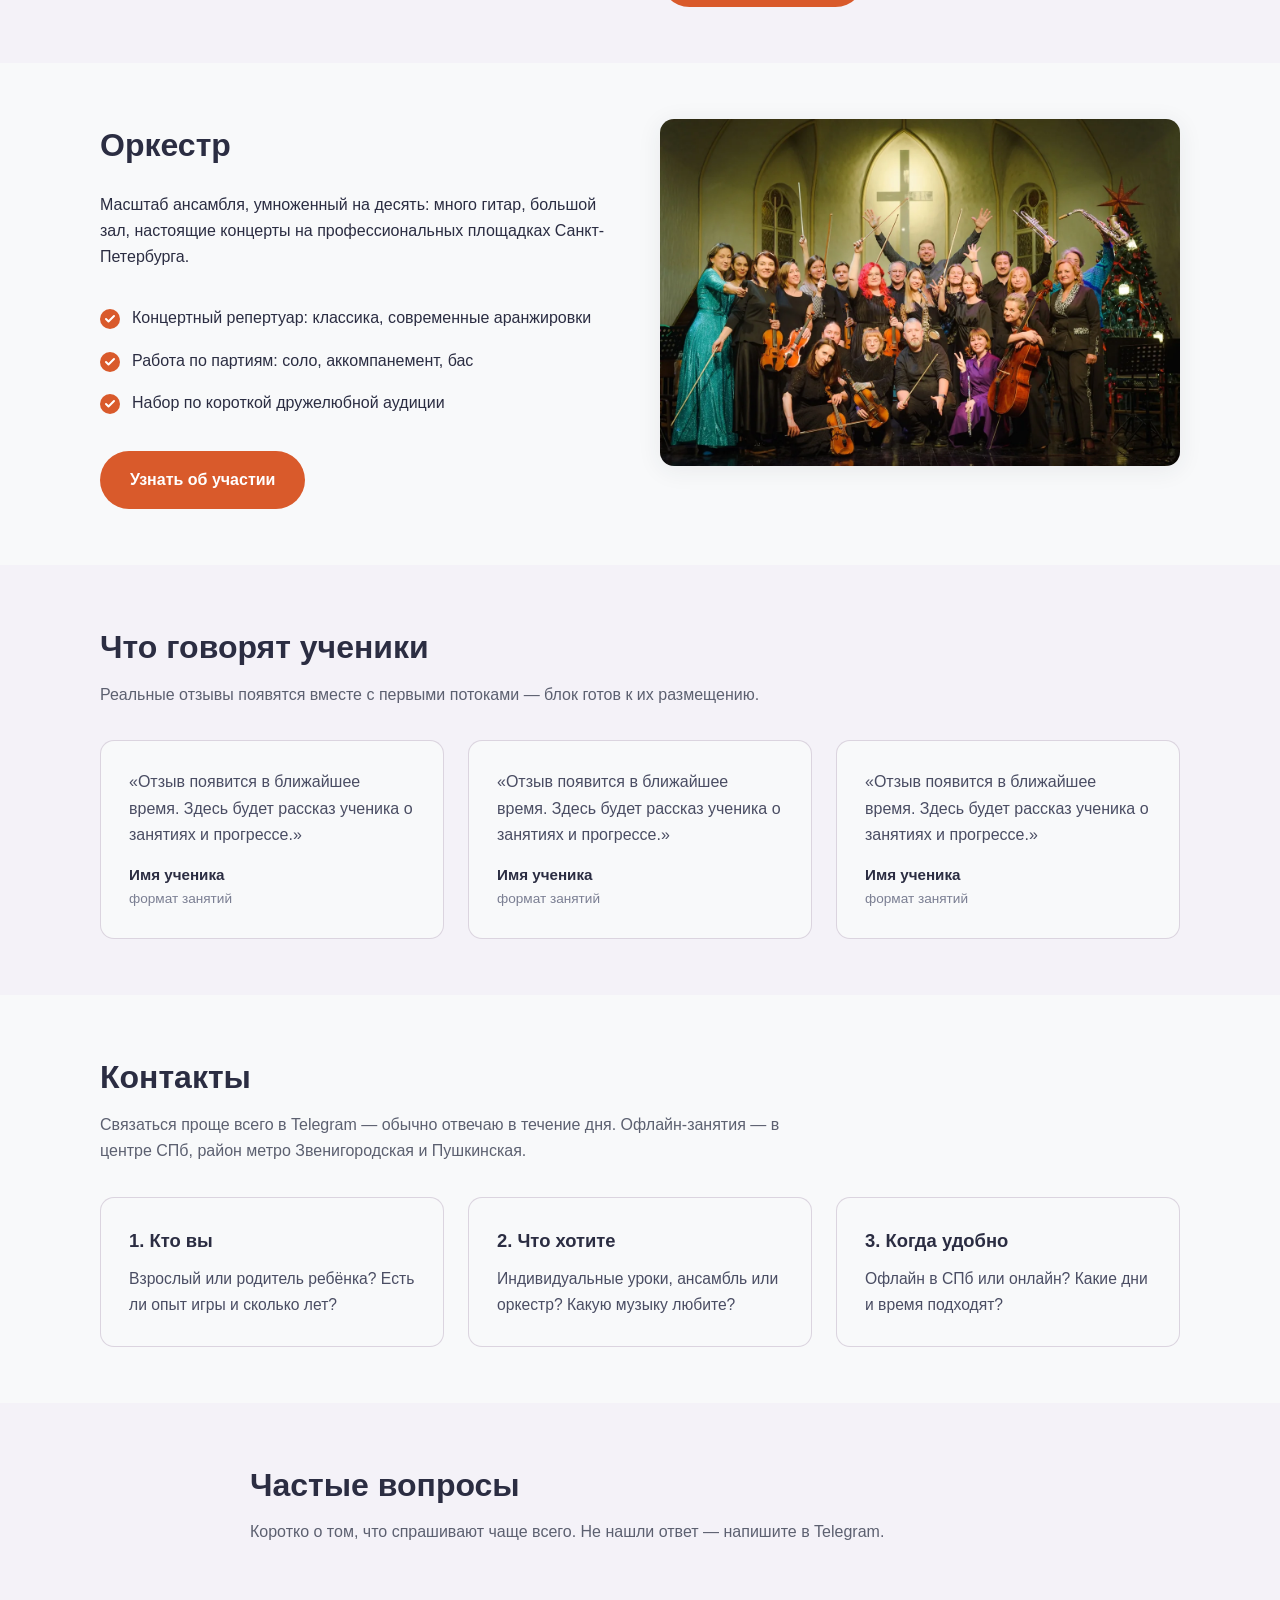
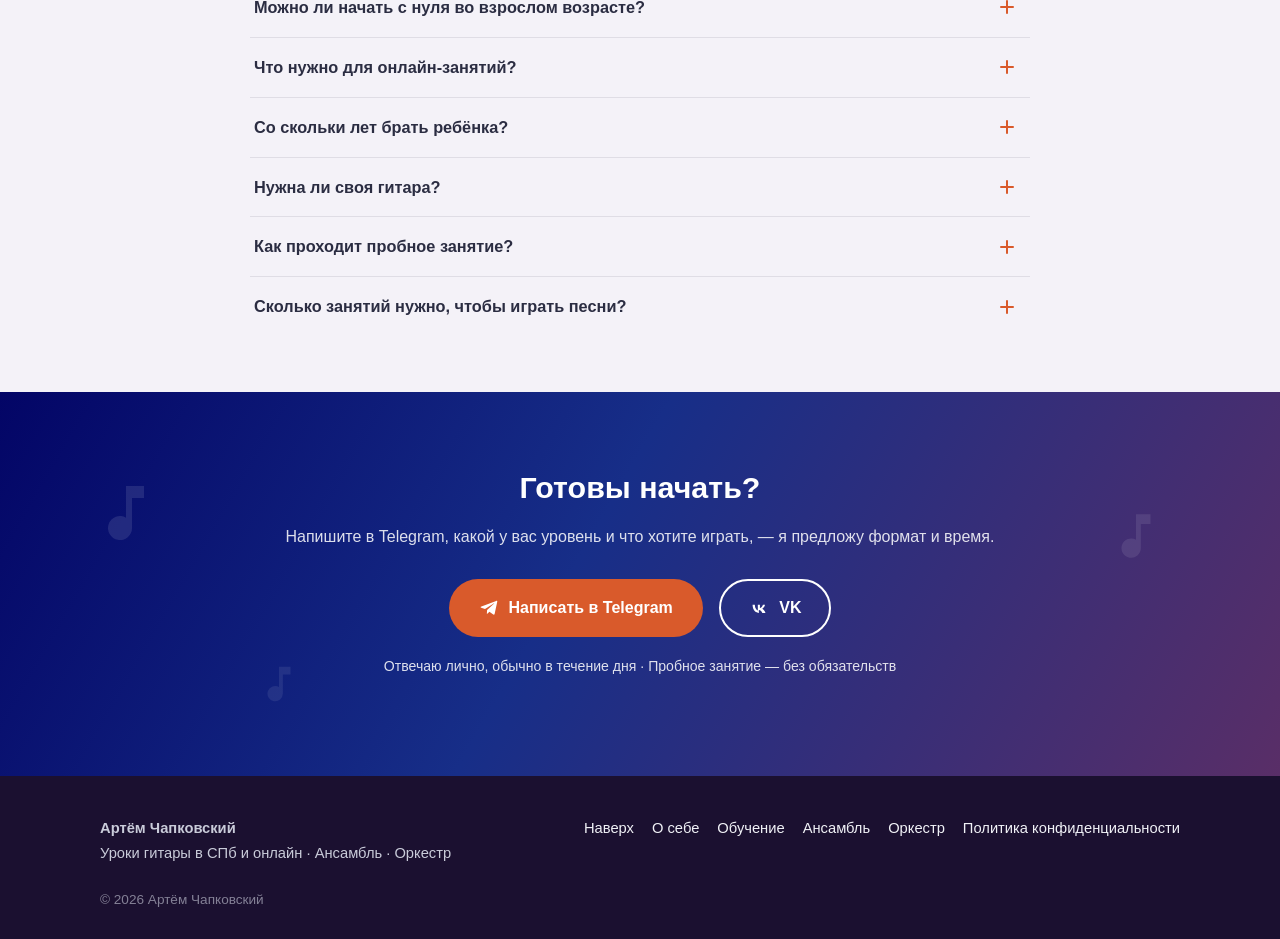
==== commit 46680c70: "Cosmetics" ====
--- a/index.html
+++ b/index.html
@@ -124,7 +124,7 @@
           <h2 class="section-title">Меня зовут Артём Чапковский</h2>
           <p>Я преподаю гитару больше 10 лет. Главный вывод за эти годы простой: занятия работают, когда с первого урока играешь то, что любишь, — а не месяцами разбираешь упражнения, которые никому не нужны. Поэтому мы сразу играем музыку, которую любите вы, — но ставим руки и слух правильно, сразу и без переделок.</p>
           <br>
-          <p>Это подход практика, а не теоретика: я сам каждую неделю репетирую и выхожу на сцену с ансамблем и оркестром, и учу тому же своих учеников. За плечами — классическое образование (Тольяттинская консерватория, Астраханская гос. консерватория), поэтому «сразу песни» не значит «без техники».</p>
+          <p>Это подход практика, а не теоретика: я сам выступаю на сцене как соло-артист и в составе разных коллективов, а для своих учеников создал ансамбль и оркестр — пространство, где они играют вместе и выходят на настоящие концерты. За плечами — классическое образование (Тольяттинская консерватория, Астраханская гос. консерватория), поэтому «сразу песни» не значит «без техники».</p>
           <br>
           <p>Что вы получите на моих занятиях:</p>
           <ul class="check-list">
@@ -143,7 +143,7 @@
     <section class="alt" id="praktika">
       <div class="container">
         <h2 class="section-title">Исполнительская практика</h2>
-        <p class="section-sub">Музыкант, который рассказывает про музыку, должен сам регулярно играть на сцене. Я выступаю с оркестром и в составе разных коллективов — ученики получают живые, «концертные» знания, а не только учебник.</p>
+        <p class="section-sub">Музыкант, который рассказывает про музыку, должен сам регулярно играть на сцене. Я выступаю как соло-артист и в составе разных коллективов, а ученики получают живые, «концертные» знания — и сами выходят на сцену с моим ансамблем и оркестром.</p>
         <div class="gallery-strip" id="perf-gallery">
           <!-- Видео встраиваются с VK: внутрь .gallery-video добавьте
                <iframe src="https://vk.com/video_ext.php?oid=...&id=...&hash=..." allow="autoplay; encrypted-media; fullscreen; picture-in-picture" allowfullscreen></iframe>
@@ -360,11 +360,29 @@
     <!-- Финальный CTA -->
     <section class="cta-full">
       <div class="cta-band">
+        <span class="cta-note note-1" aria-hidden="true">
+          <svg viewBox="0 0 24 24" fill="currentColor"><path d="M12 3v10.55A4 4 0 1 0 14 17V7h4V3h-6z"/></svg>
+        </span>
+        <span class="cta-note note-2" aria-hidden="true">
+          <svg viewBox="0 0 24 24" fill="currentColor"><path d="M12 3v10.55A4 4 0 1 0 14 17V7h4V3h-6z"/></svg>
+        </span>
+        <span class="cta-note note-3" aria-hidden="true">
+          <svg viewBox="0 0 24 24" fill="currentColor"><path d="M12 3v10.55A4 4 0 1 0 14 17V7h4V3h-6z"/></svg>
+        </span>
         <div class="container">
           <h2>Готовы начать?</h2>
           <p>Напишите в Telegram, какой у вас уровень и что хотите играть, — я предложу формат и время.</p>
-          <a class="btn btn-primary" href="https://t.me/Chapkovsky" target="_blank" rel="noopener">Написать в Telegram</a>
-          <a class="btn btn-outline" href="https://vk.ru/artchap" target="_blank" rel="noopener">VK</a>
+          <div class="cta-actions">
+            <a class="btn btn-primary" href="https://t.me/Chapkovsky" target="_blank" rel="noopener">
+              <svg class="btn-icon" viewBox="0 0 24 24" fill="currentColor" aria-hidden="true"><path d="M21.9 4.6 18.8 19c-.2 1-.8 1.2-1.7.8l-4.6-3.4-2.2 2.1c-.3.3-.5.5-.9.5l.3-4.6 8.5-7.7c.4-.3-.1-.5-.6-.2L7.2 13.2 2.7 11.7c-1-.3-1-1 .2-1.4l17.7-6.8c.8-.3 1.5.2 1.3 1.1z"/></svg>
+              Написать в Telegram
+            </a>
+            <a class="btn btn-outline" href="https://vk.ru/artchap" target="_blank" rel="noopener">
+              <svg class="btn-icon" viewBox="0 0 24 24" fill="currentColor" aria-hidden="true"><path d="M12.7 18c-5.3 0-8.3-3.6-8.4-9.8h2.7c.1 4.5 2.1 6.4 3.6 6.8V8.2h2.5v3.9c1.5-.2 3-1.9 3.6-3.9h2.5c-.4 2.4-2.2 4.1-3.5 4.8 1.3.6 3.4 2.3 4.1 5H16c-.6-1.9-2.1-3.4-4.2-3.6V18h.9z"/></svg>
+              VK
+            </a>
+          </div>
+          <p class="cta-trust">Отвечаю лично, обычно в течение дня · Пробное занятие — без обязательств</p>
         </div>
       </div>
     </section>
--- a/assets/css/style.css
+++ b/assets/css/style.css
@@ -202,6 +202,8 @@
   border-radius: var(--radius);
   padding: 48px 32px;
   text-align: center;
+  position: relative;
+  overflow: hidden;
 }
 
 .cta-band h2 { margin-bottom: 12px; font-size: clamp(1.4rem, 3vw, 1.9rem); }
@@ -315,25 +317,31 @@
   border: 0;
 }
 
-/* FAQ — схлопывающийся список (details/summary) */
+/* FAQ — лёгкий список с разделителями (details/summary) */
 .faq-item {
-  background: var(--white);
-  border: 1px solid rgba(43, 45, 66, .1);
-  border-radius: var(--radius);
-  box-shadow: var(--shadow);
-  margin-bottom: 14px;
+  background: transparent;
+  border: 0;
+  border-radius: 0;
+  box-shadow: none;
+  border-bottom: 1px solid rgba(43, 45, 66, .1);
+  margin-bottom: 0;
   overflow: hidden;
 }
+
+.faq-item:last-of-type { border-bottom: 0; }
 
 .faq-item summary {
   list-style: none;
   position: relative;
-  padding: 20px 56px 20px 24px;
+  padding: 16px 48px 16px 4px;
   font-weight: 600;
   font-size: 1.02rem;
   cursor: pointer;
   user-select: none;
-}
+  transition: color .15s ease;
+}
+
+.faq-item summary:hover { color: var(--photo-lilac, var(--primary)); }
 
 .faq-item summary::-webkit-details-marker { display: none; }
 
@@ -342,10 +350,10 @@
 .faq-item summary::after {
   content: "";
   position: absolute;
-  right: 24px;
+  right: 16px;
   top: 50%;
-  width: 16px;
-  height: 2.5px;
+  width: 14px;
+  height: 2px;
   border-radius: 2px;
   background: var(--primary);
   transform: translateY(-50%);
@@ -361,15 +369,14 @@
 }
 
 .faq-item[open] summary {
-  border-bottom: 1px solid rgba(43, 45, 66, .08);
-  color: var(--primary);
+  color: var(--photo-lilac, var(--primary));
 }
 
 .faq-item p {
-  padding: 18px 24px 22px;
+  padding: 0 48px 18px 4px;
   margin: 0;
   color: #4a4d63;
-  font-size: .98rem;
+  font-size: .97rem;
 }
 
 /* Полнополосный финальный CTA */
@@ -377,30 +384,55 @@
 
 .cta-full .cta-band {
   border-radius: 0;
-  padding: 88px 0;
+  padding: 70px 0;
   position: relative;
   overflow: hidden;
 }
 
-/* Полупрозрачный силуэт гитары, лежащей на боку,
-   разрезанной вдоль пополам (видна нижняя половина),
-   прижат к футеру (правый нижний край блока) */
-.cta-full .cta-band::before {
-  content: "";
+@media (max-width: 900px) {
+  .cta-full .cta-band { padding: 46px 0; }
+}
+
+/* Кнопки с иконками мессенджеров */
+.cta-band .btn { display: inline-flex; align-items: center; gap: 10px; }
+.cta-band .btn-icon { width: 20px; height: 20px; flex: 0 0 auto; }
+
+.cta-actions { margin-bottom: 18px; }
+
+/* Строка доверия под кнопками */
+.cta-trust {
+  font-size: .88rem;
+  opacity: .7;
+  margin: 0;
+}
+
+/* Ноты в фоне блока */
+.cta-note {
   position: absolute;
-  right: 0;
-  bottom: 0;
-  width: min(46%, 520px);
-  aspect-ratio: 640 / 300;
-  background: url("../img/guitar-silhouette.svg") right bottom / contain no-repeat;
-  opacity: .12;
-  clip-path: inset(50% 0 0 0); /* видна только нижняя половина */
+  color: #fff;
+  opacity: .1;
   pointer-events: none;
+  animation: note-float 7s ease-in-out infinite;
+}
+
+.cta-note svg { width: 100%; height: 100%; }
+
+.note-1 { width: 72px; height: 72px; left: 7%;  top: 22%; animation-delay: 0s; }
+.note-2 { width: 46px; height: 46px; left: 20%; bottom: 18%; opacity: .08; animation-delay: 2s; }
+.note-3 { width: 58px; height: 58px; right: 9%; top: 30%; opacity: .09; animation-delay: 4s; }
+
+@keyframes note-float {
+  0%, 100% { transform: translateY(0) rotate(-6deg); }
+  50%      { transform: translateY(-12px) rotate(6deg); }
+}
+
+@media (prefers-reduced-motion: reduce) {
+  .cta-note { animation: none; }
 }
 
 @media (max-width: 900px) {
-  .cta-full .cta-band { padding: 56px 0; }
-  .cta-full .cta-band::before { width: 70%; opacity: .08; }
+  .note-1 { left: 4%; width: 52px; height: 52px; }
+  .note-3 { right: 5%; }
 }
 
 /* Плавное раскрытие */
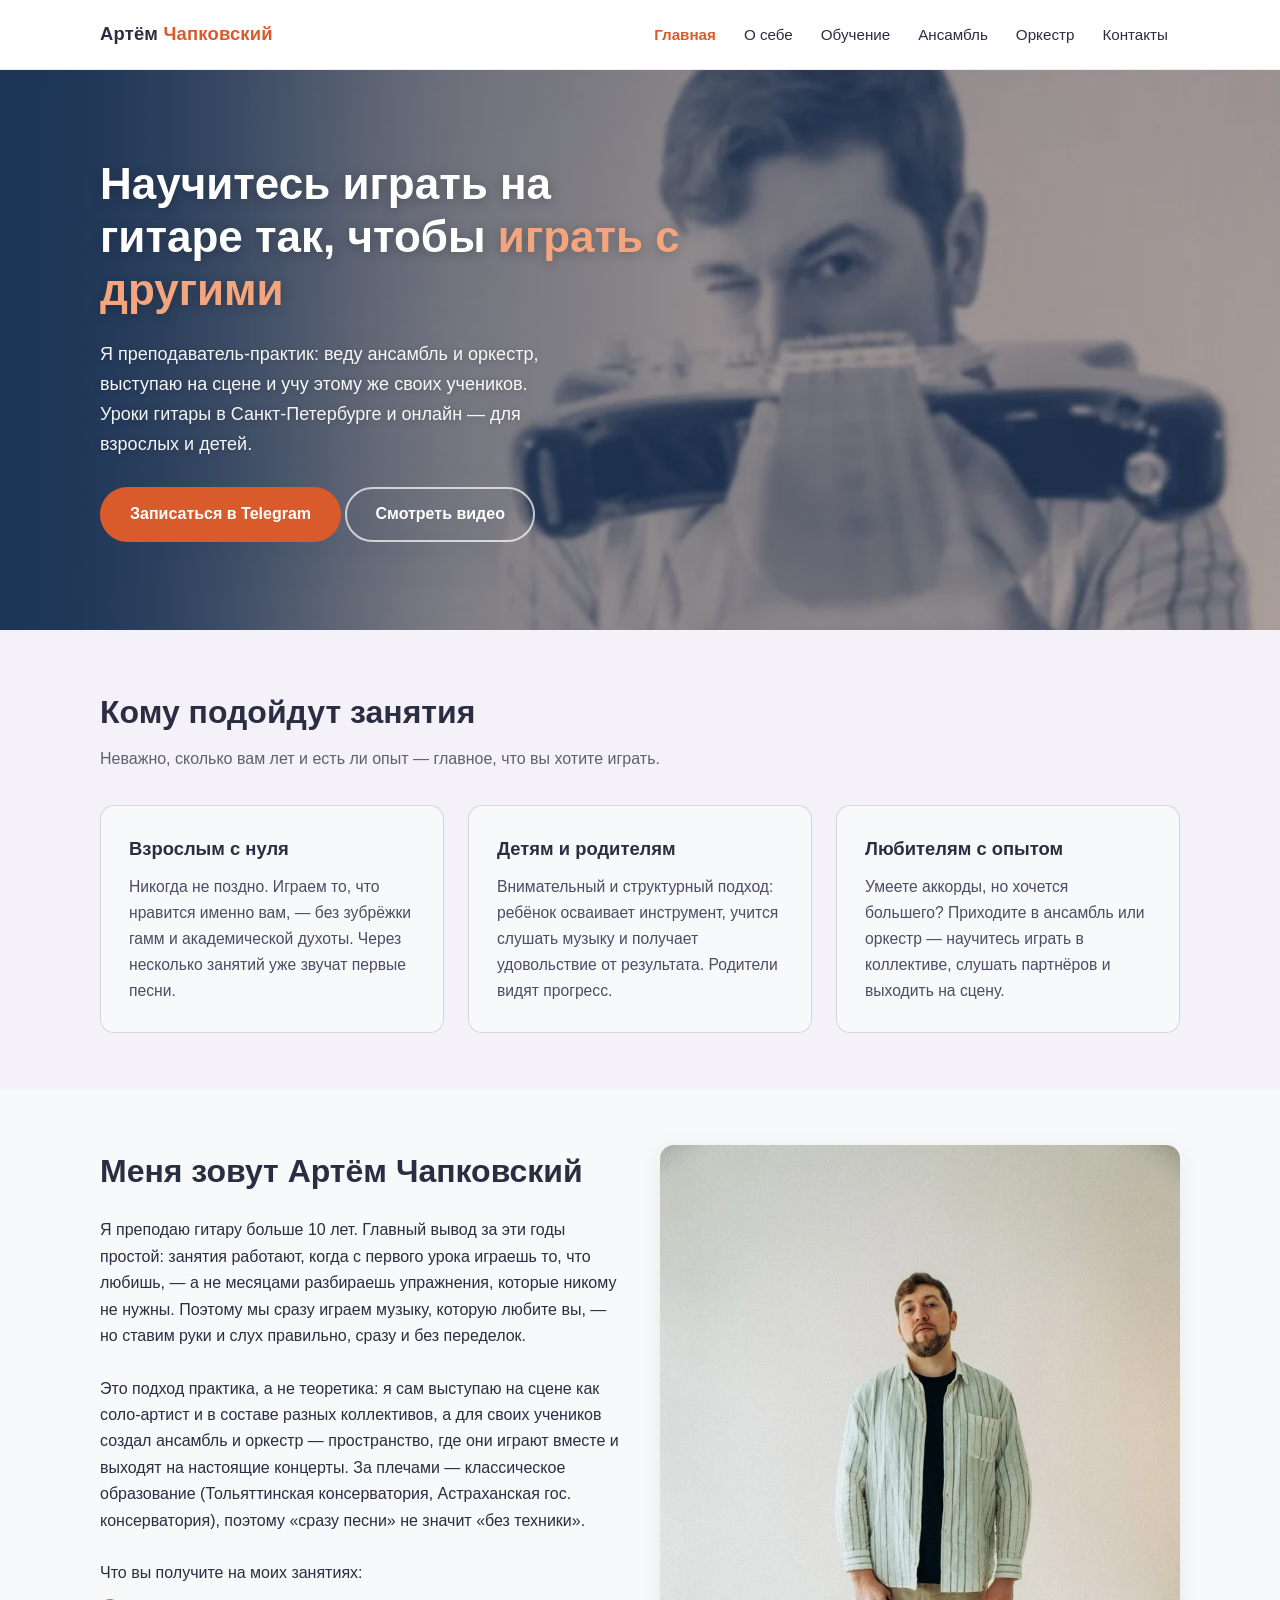
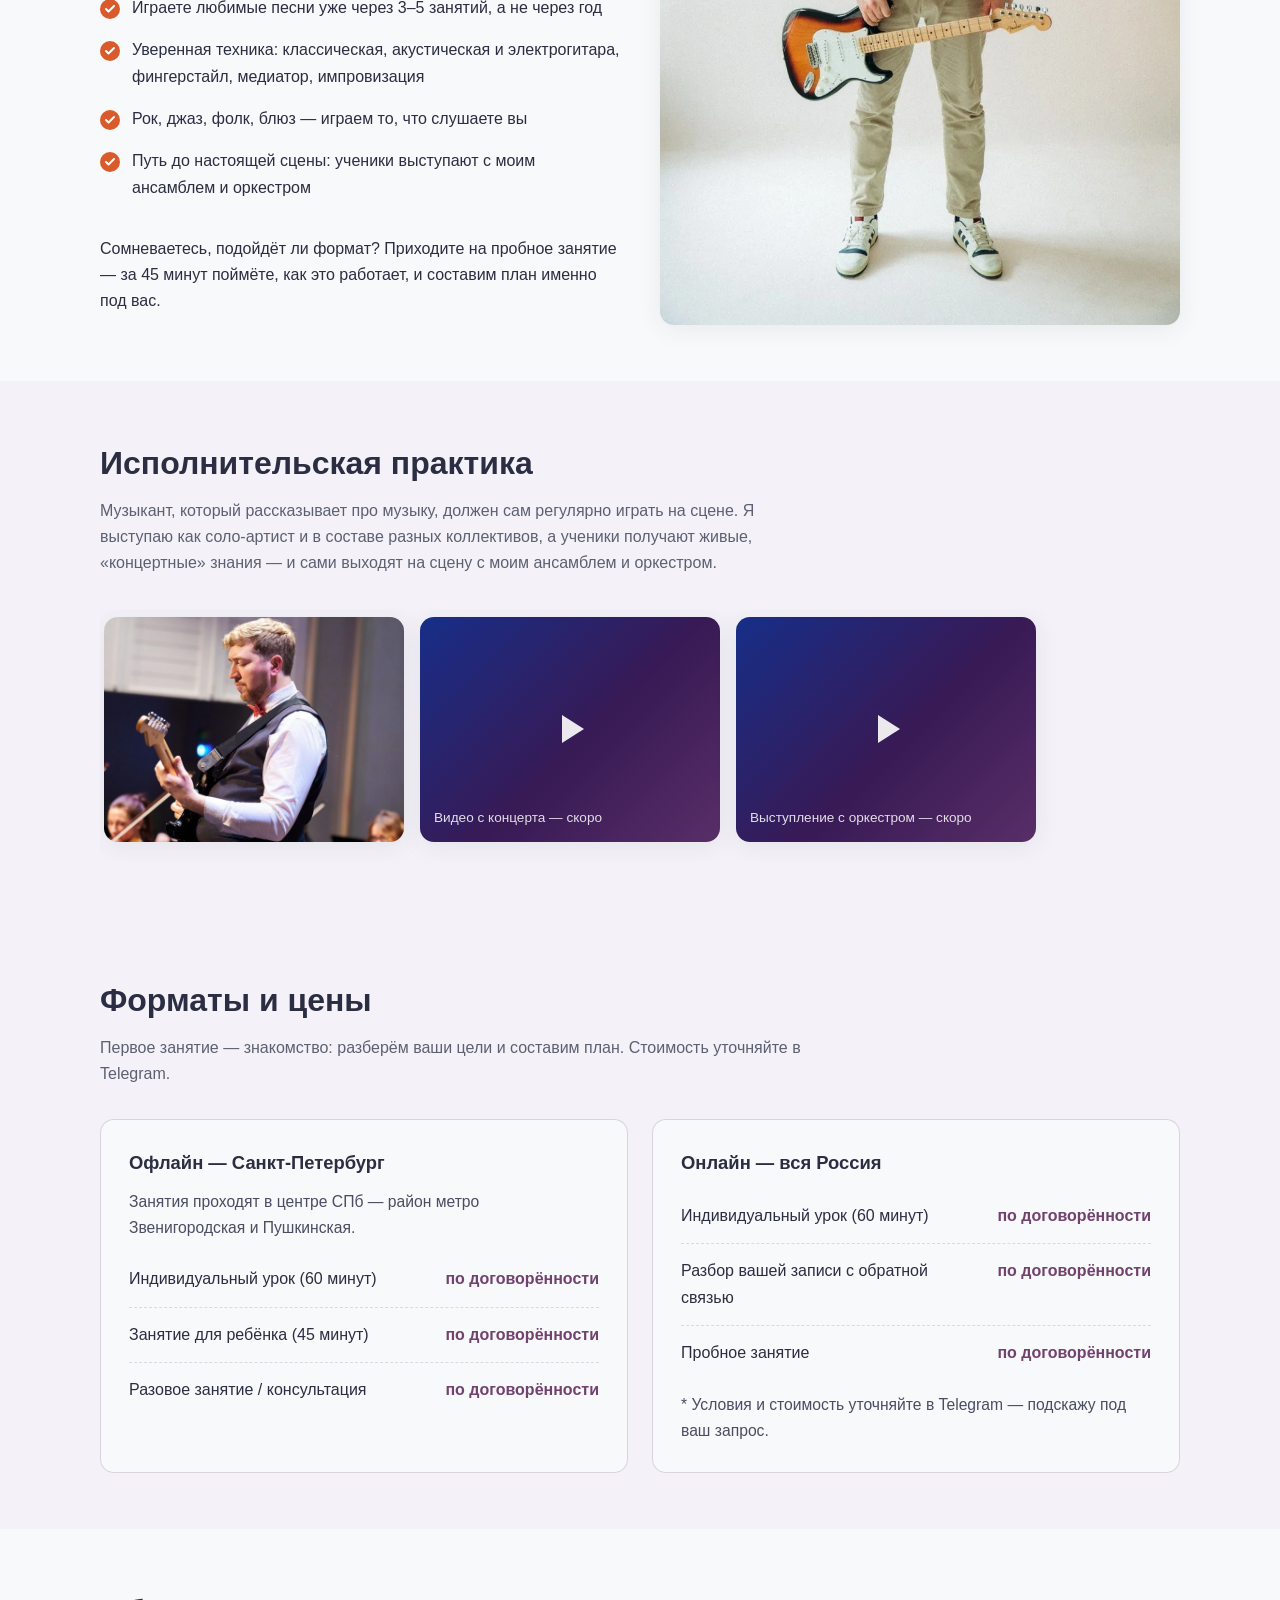
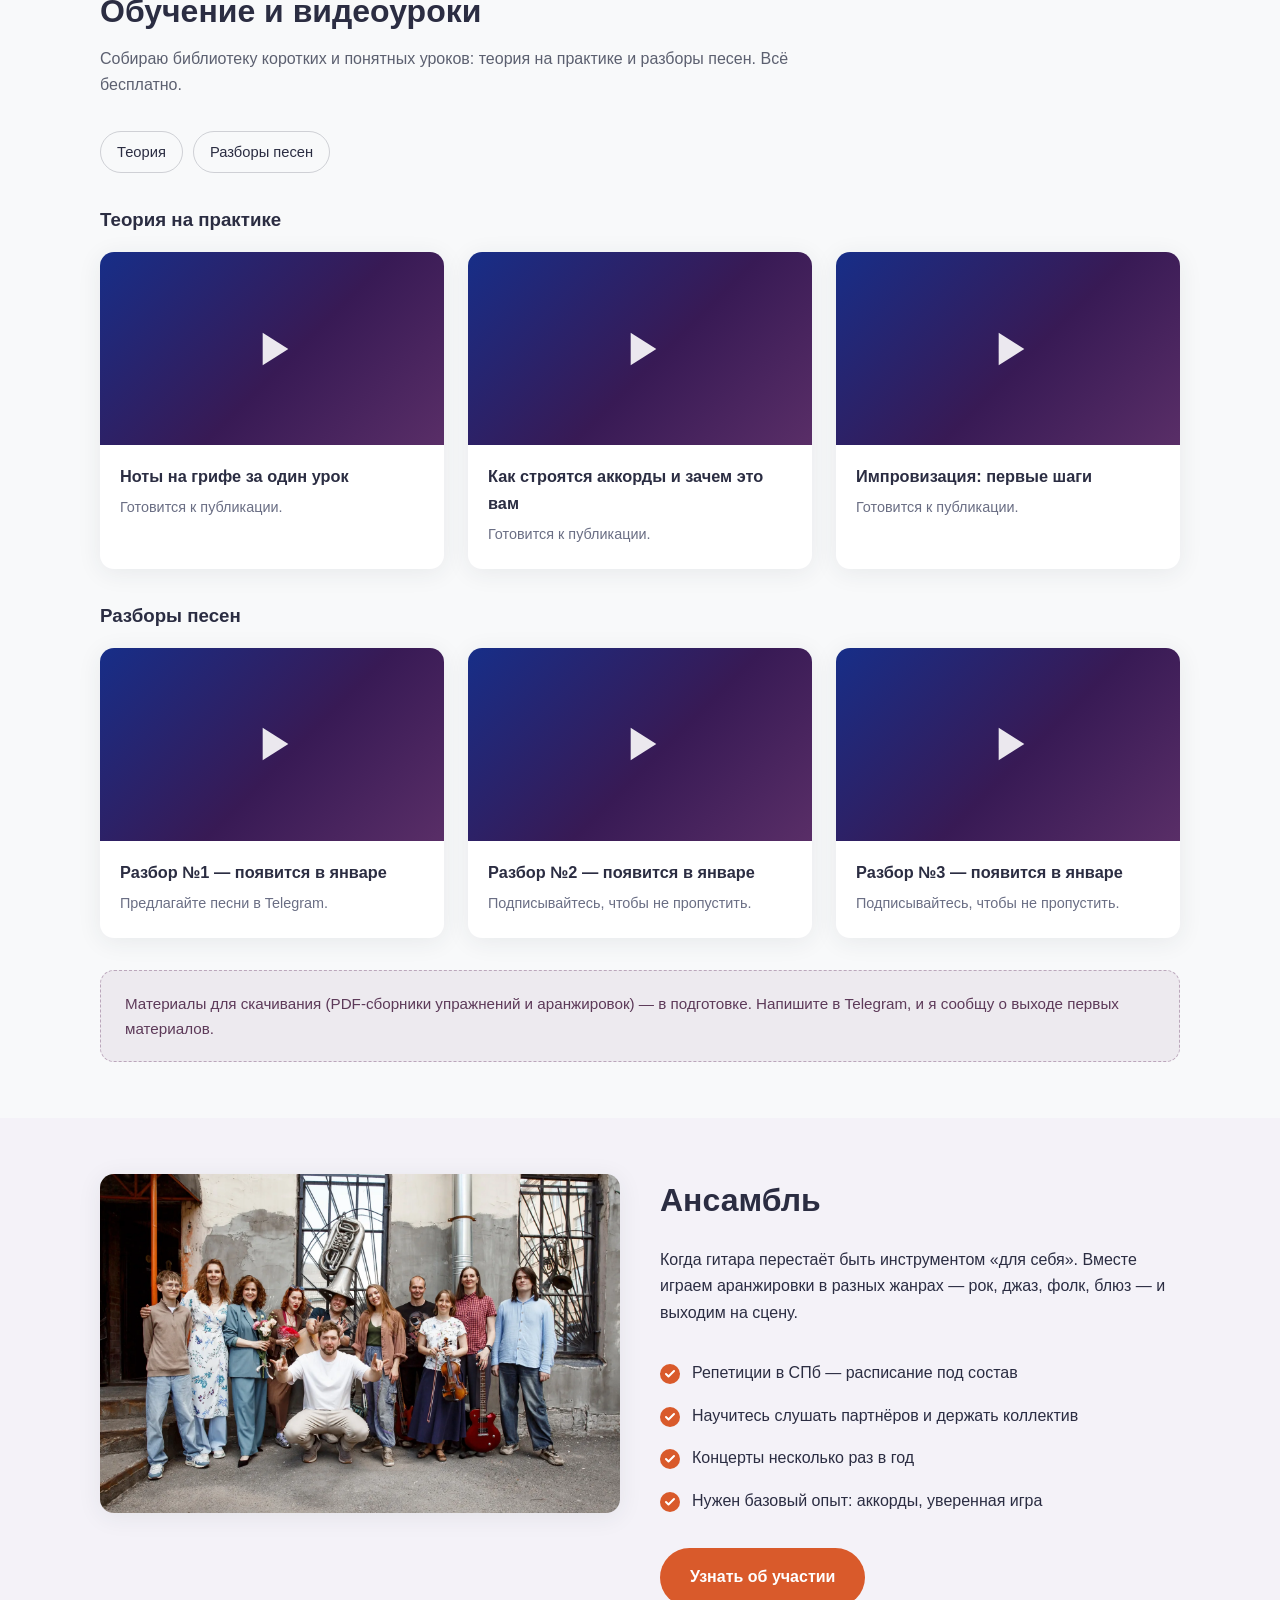
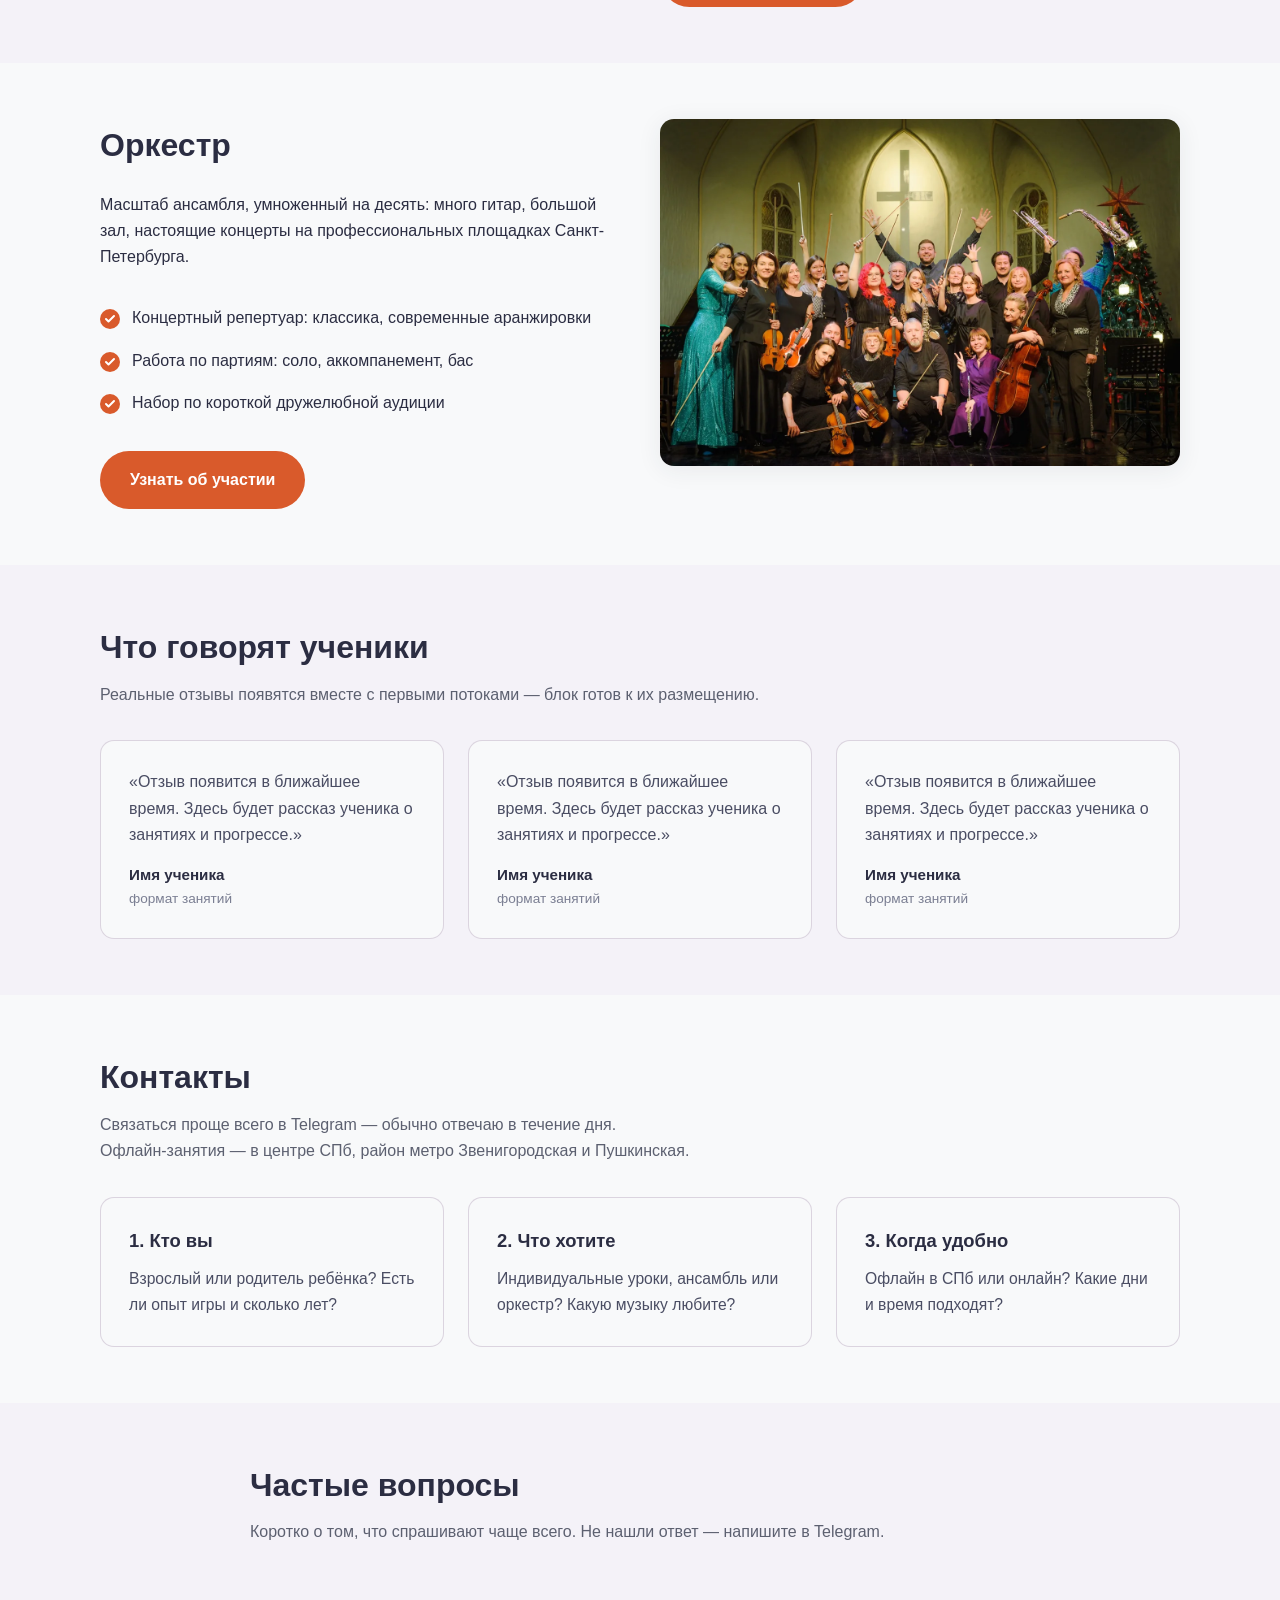
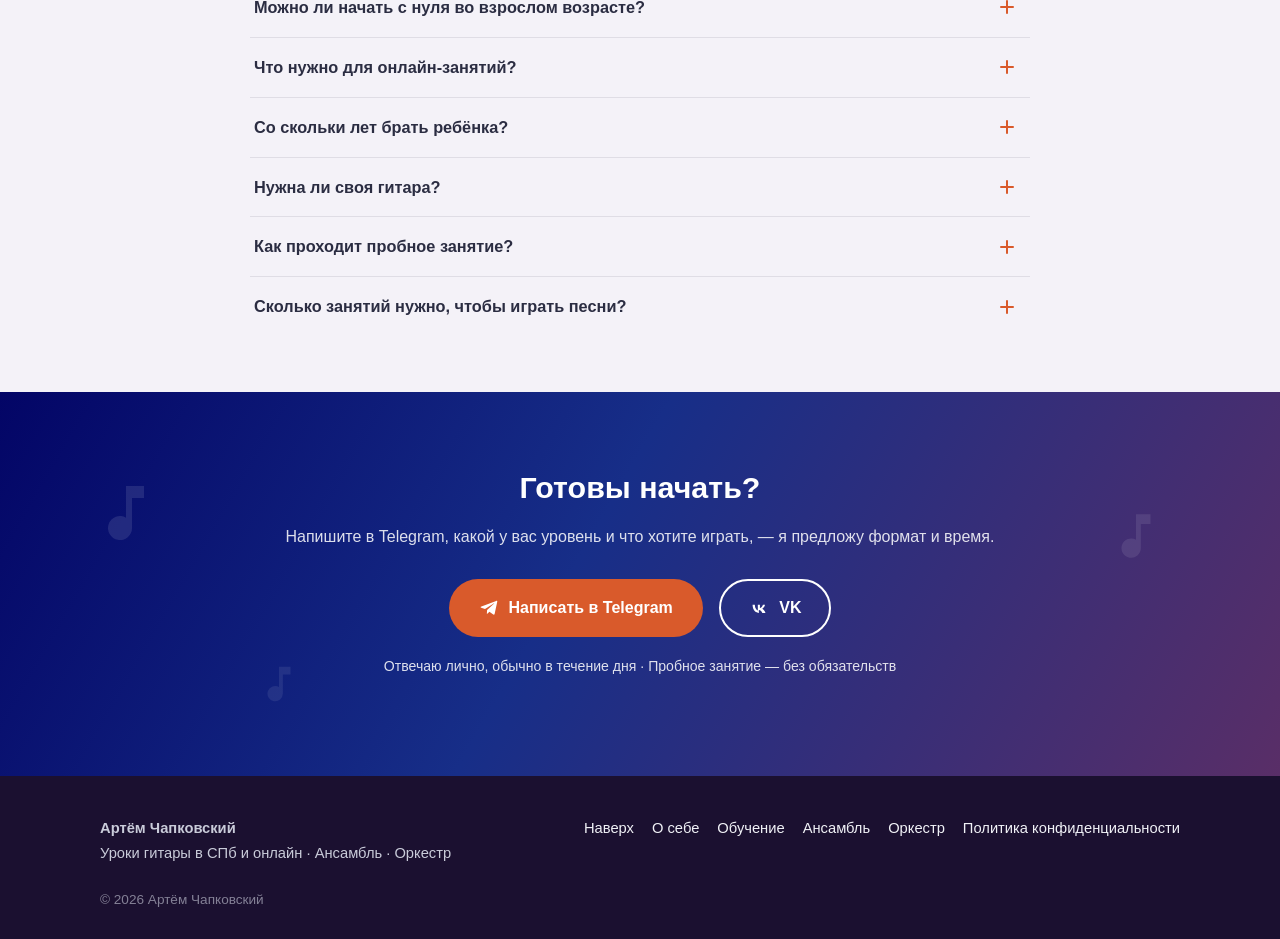
==== commit fac08d06: "Update index.html" ====
--- a/index.html
+++ b/index.html
@@ -301,7 +301,7 @@
     <section id="kontakty">
       <div class="container">
         <h2 class="section-title">Контакты</h2>
-        <p class="section-sub">Связаться проще всего в Telegram — обычно отвечаю в течение дня. Офлайн-занятия — в центре СПб, район метро Звенигородская и Пушкинская.</p>
+        <p class="section-sub">Связаться проще всего в Telegram — обычно отвечаю в течение дня.<br>Офлайн-занятия — в центре СПб, район метро Звенигородская и Пушкинская.</p>
         <div class="grid-3">
           <div class="card flat">
             <h3>1. Кто вы</h3>
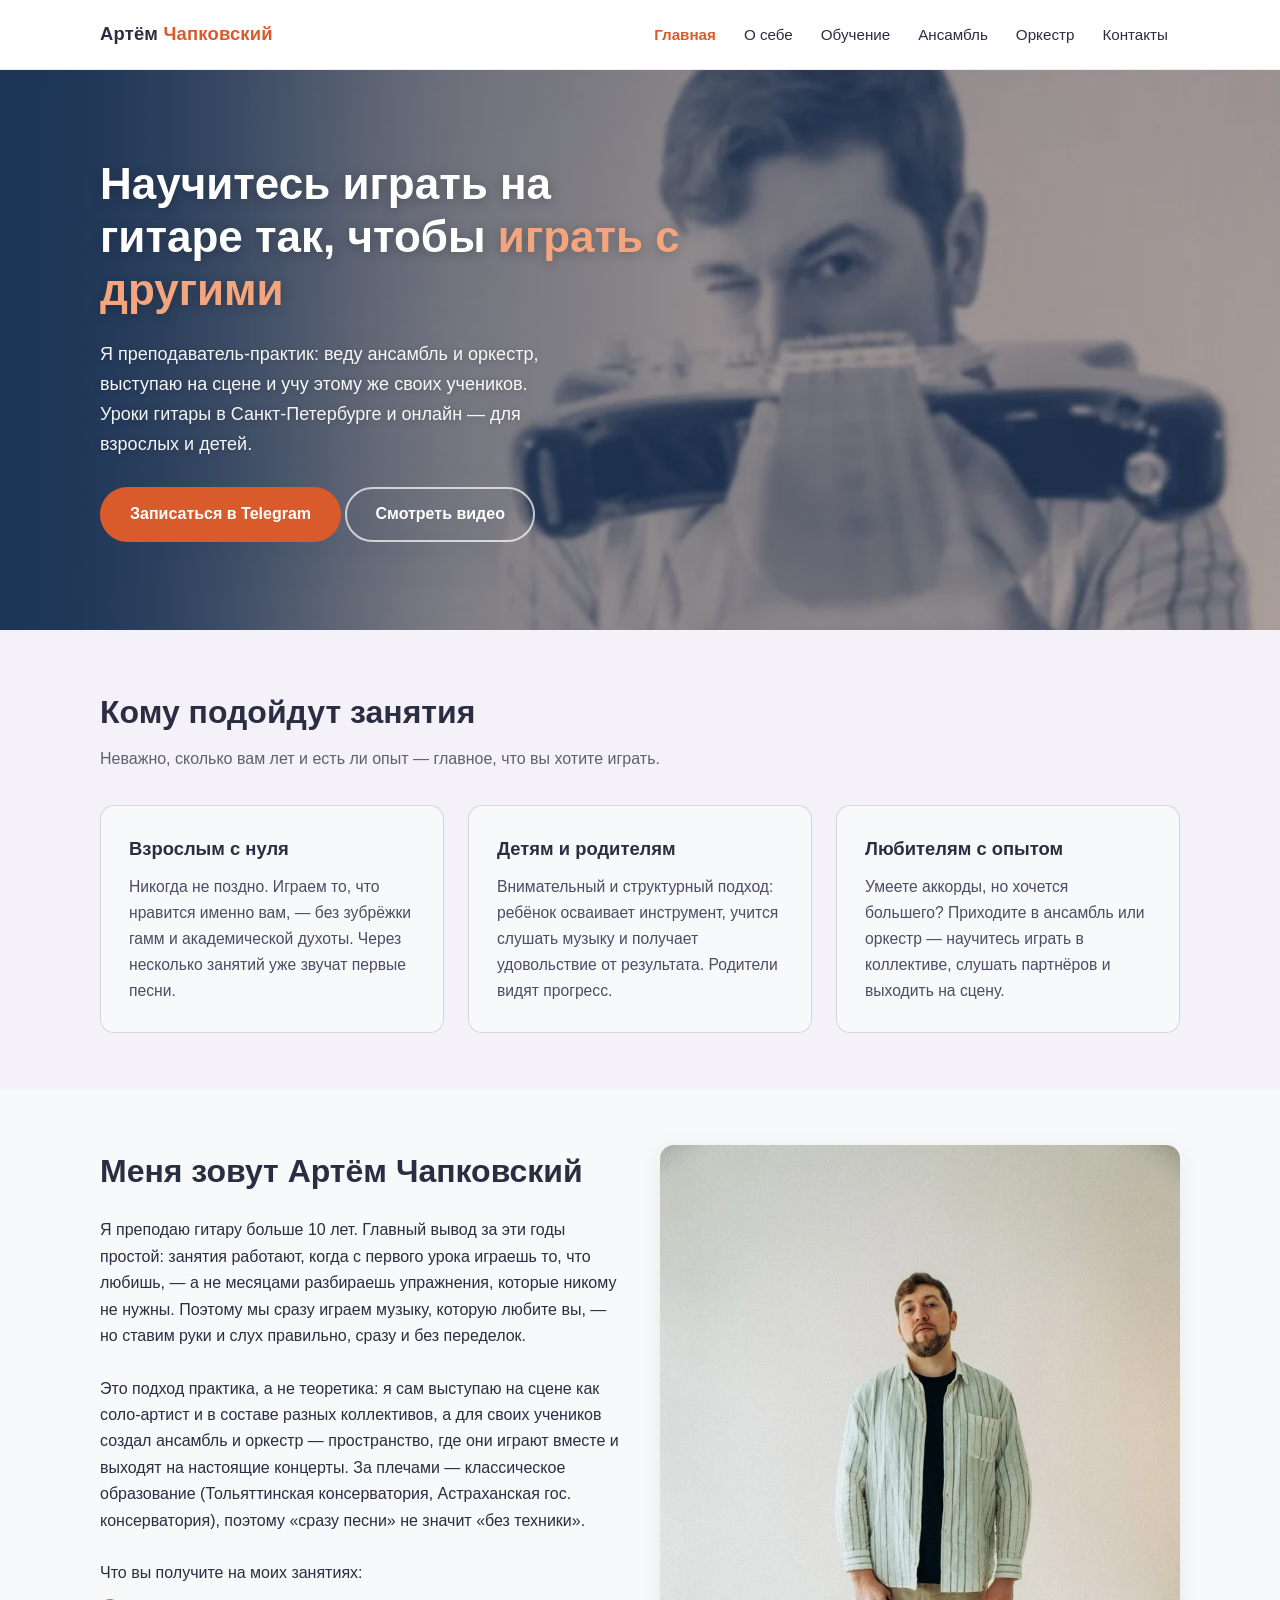
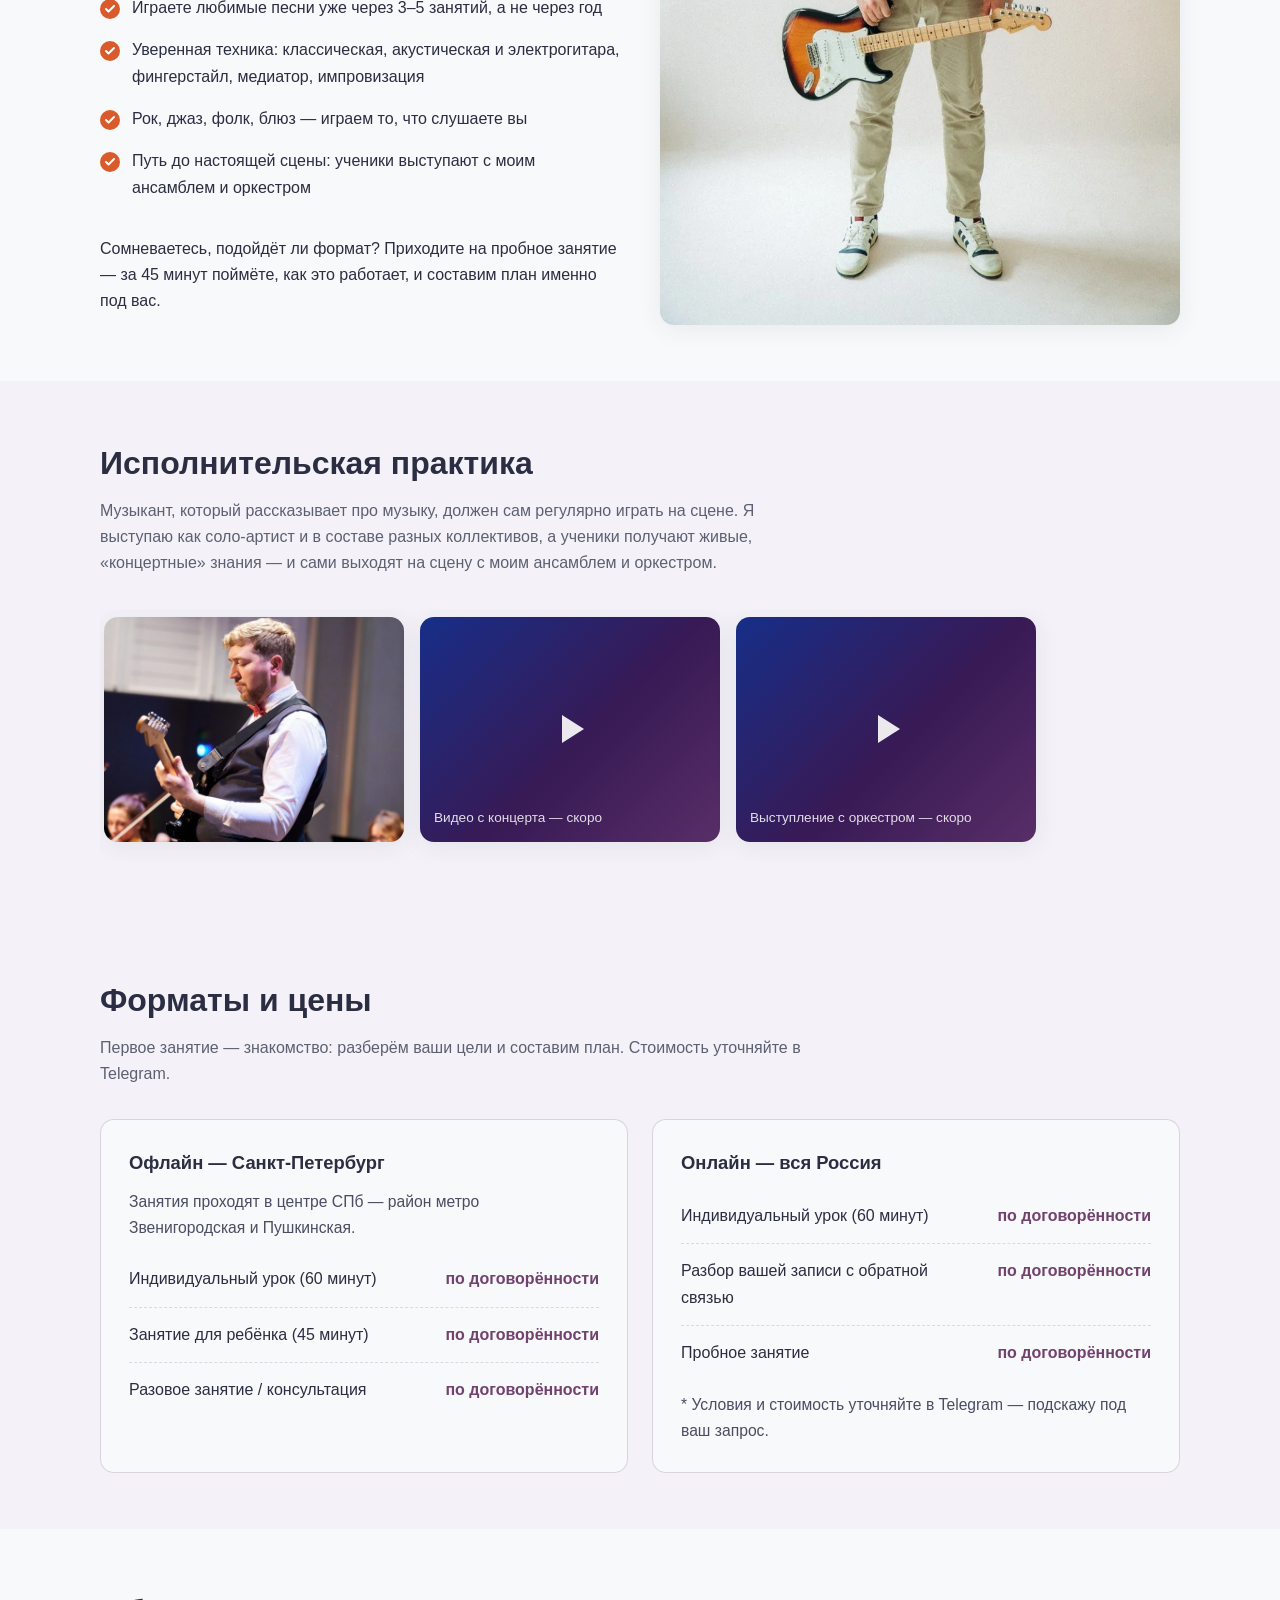
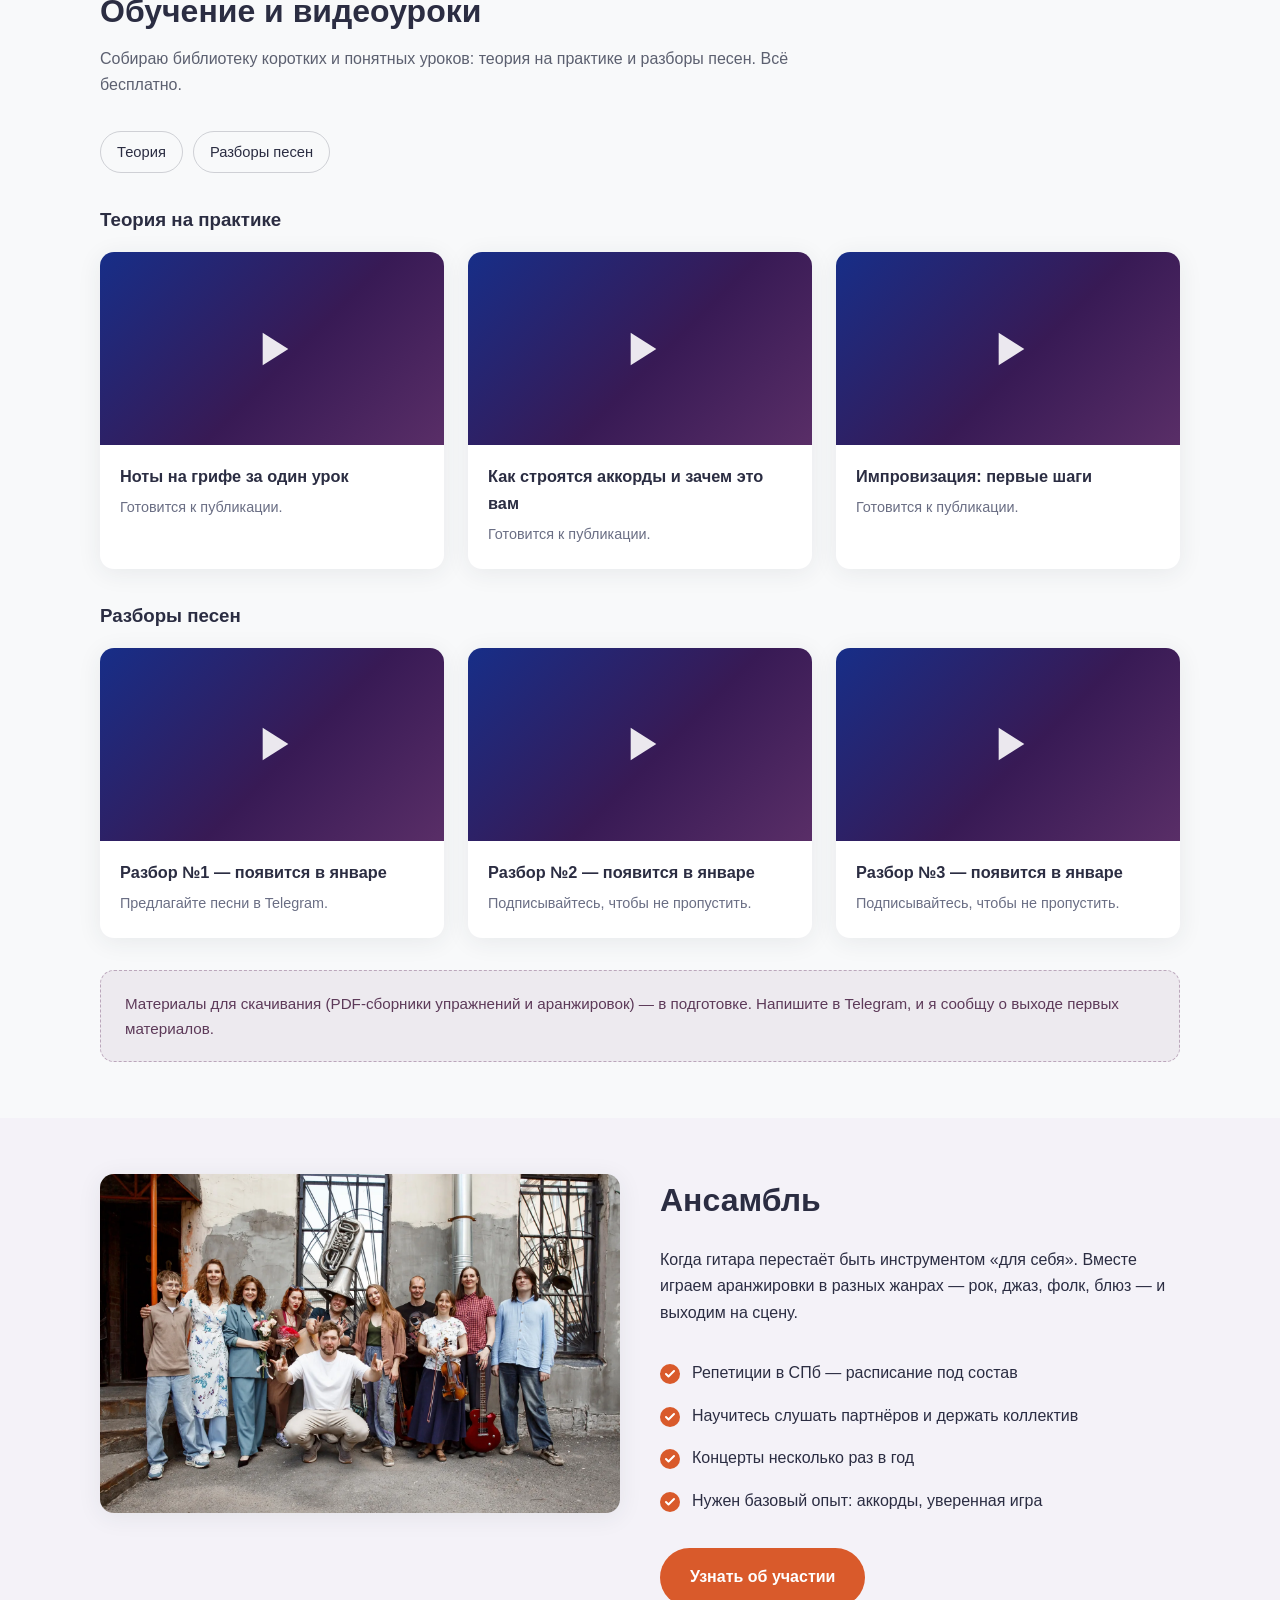
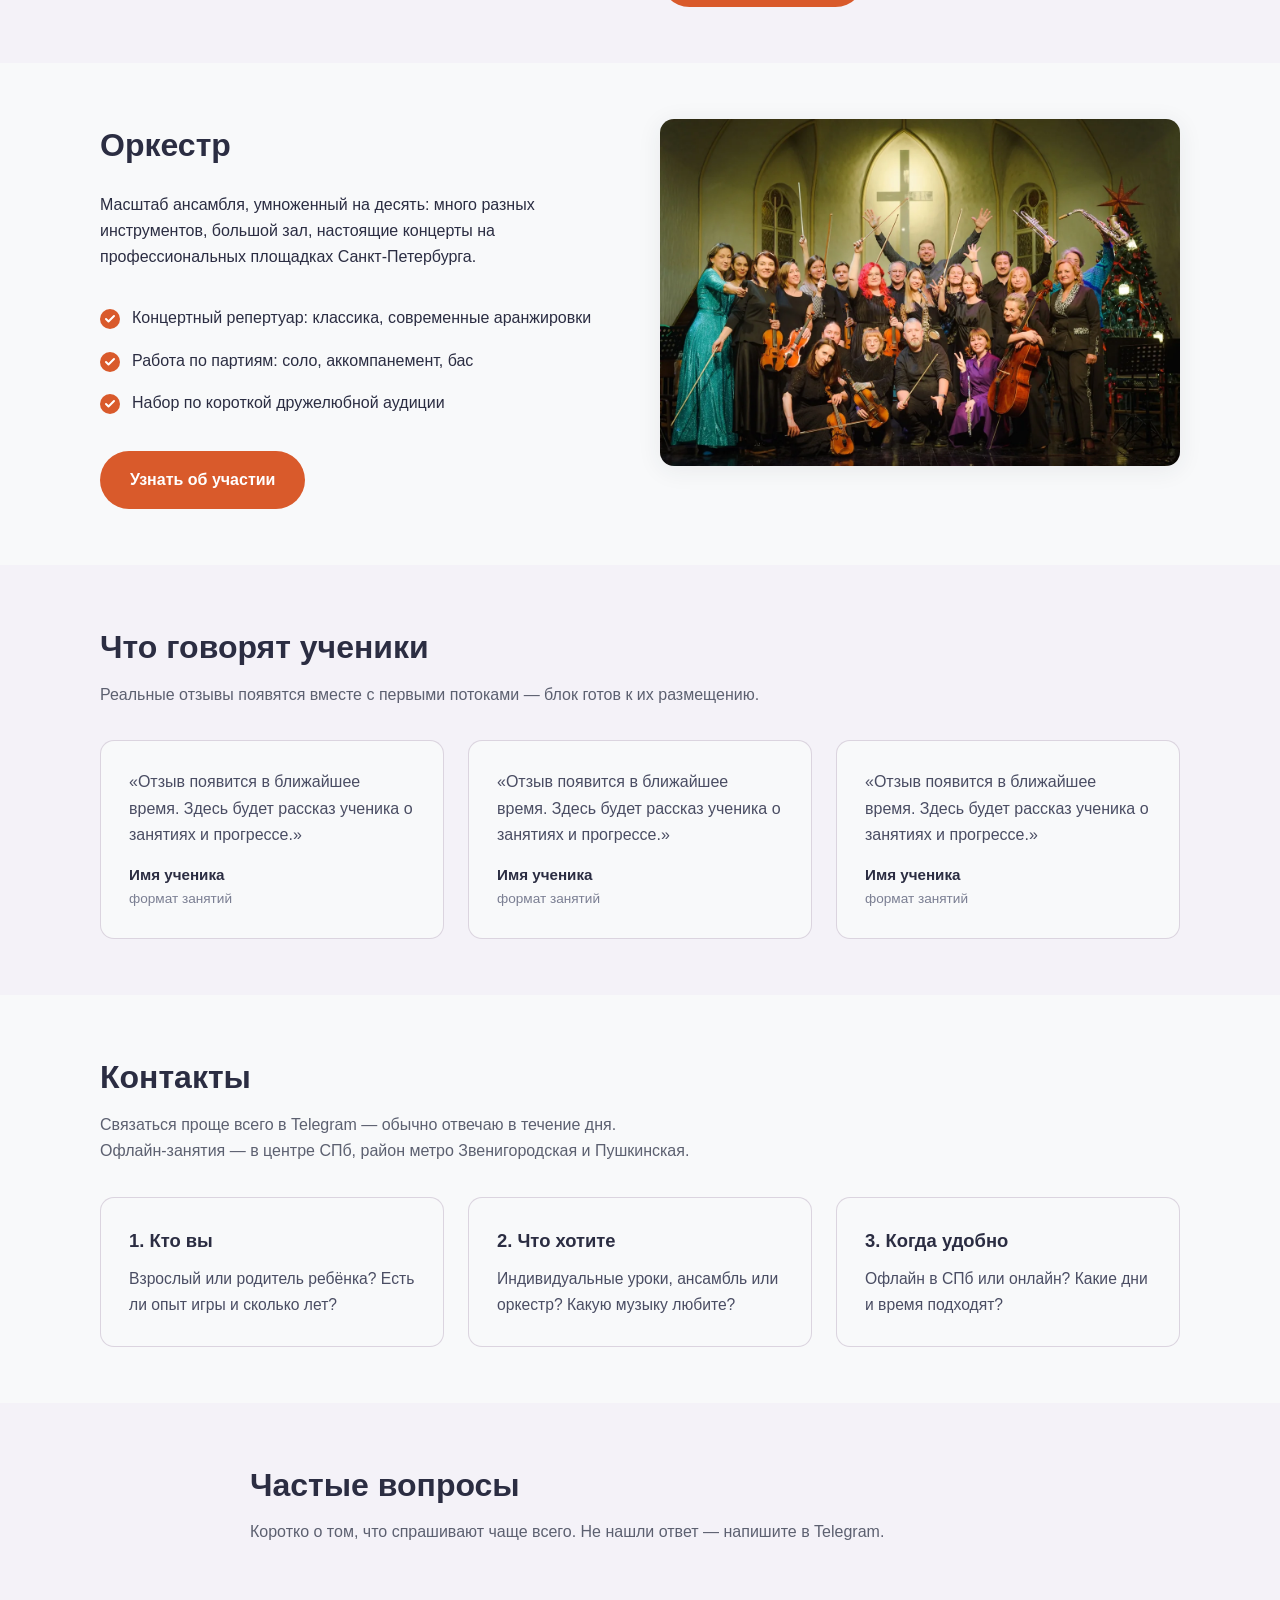
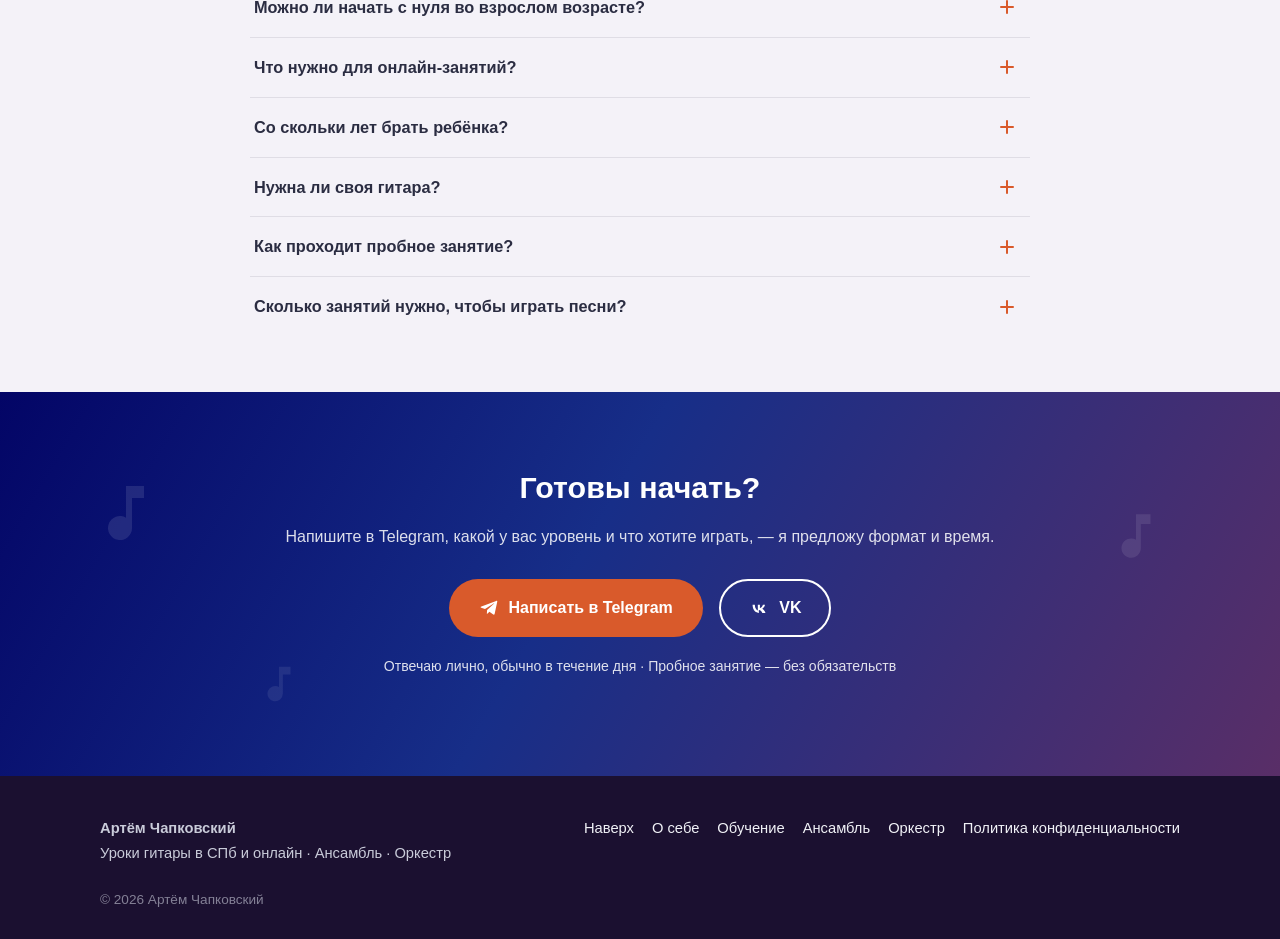
==== commit ad397259: "Several fixes" ====
--- a/index.html
+++ b/index.html
@@ -261,7 +261,7 @@
       <div class="container split">
         <div>
           <h2 class="section-title">Оркестр</h2>
-          <p>Масштаб ансамбля, умноженный на десять: много гитар, большой зал, настоящие концерты на профессиональных площадках Санкт-Петербурга.</p>
+          <p>Масштаб ансамбля, умноженный на десять: много разных инструментов, большой зал, настоящие концерты на профессиональных площадках Санкт-Петербурга.</p>
           <br>
           <ul class="check-list">
             <li>Концертный репертуар: классика, современные аранжировки</li>
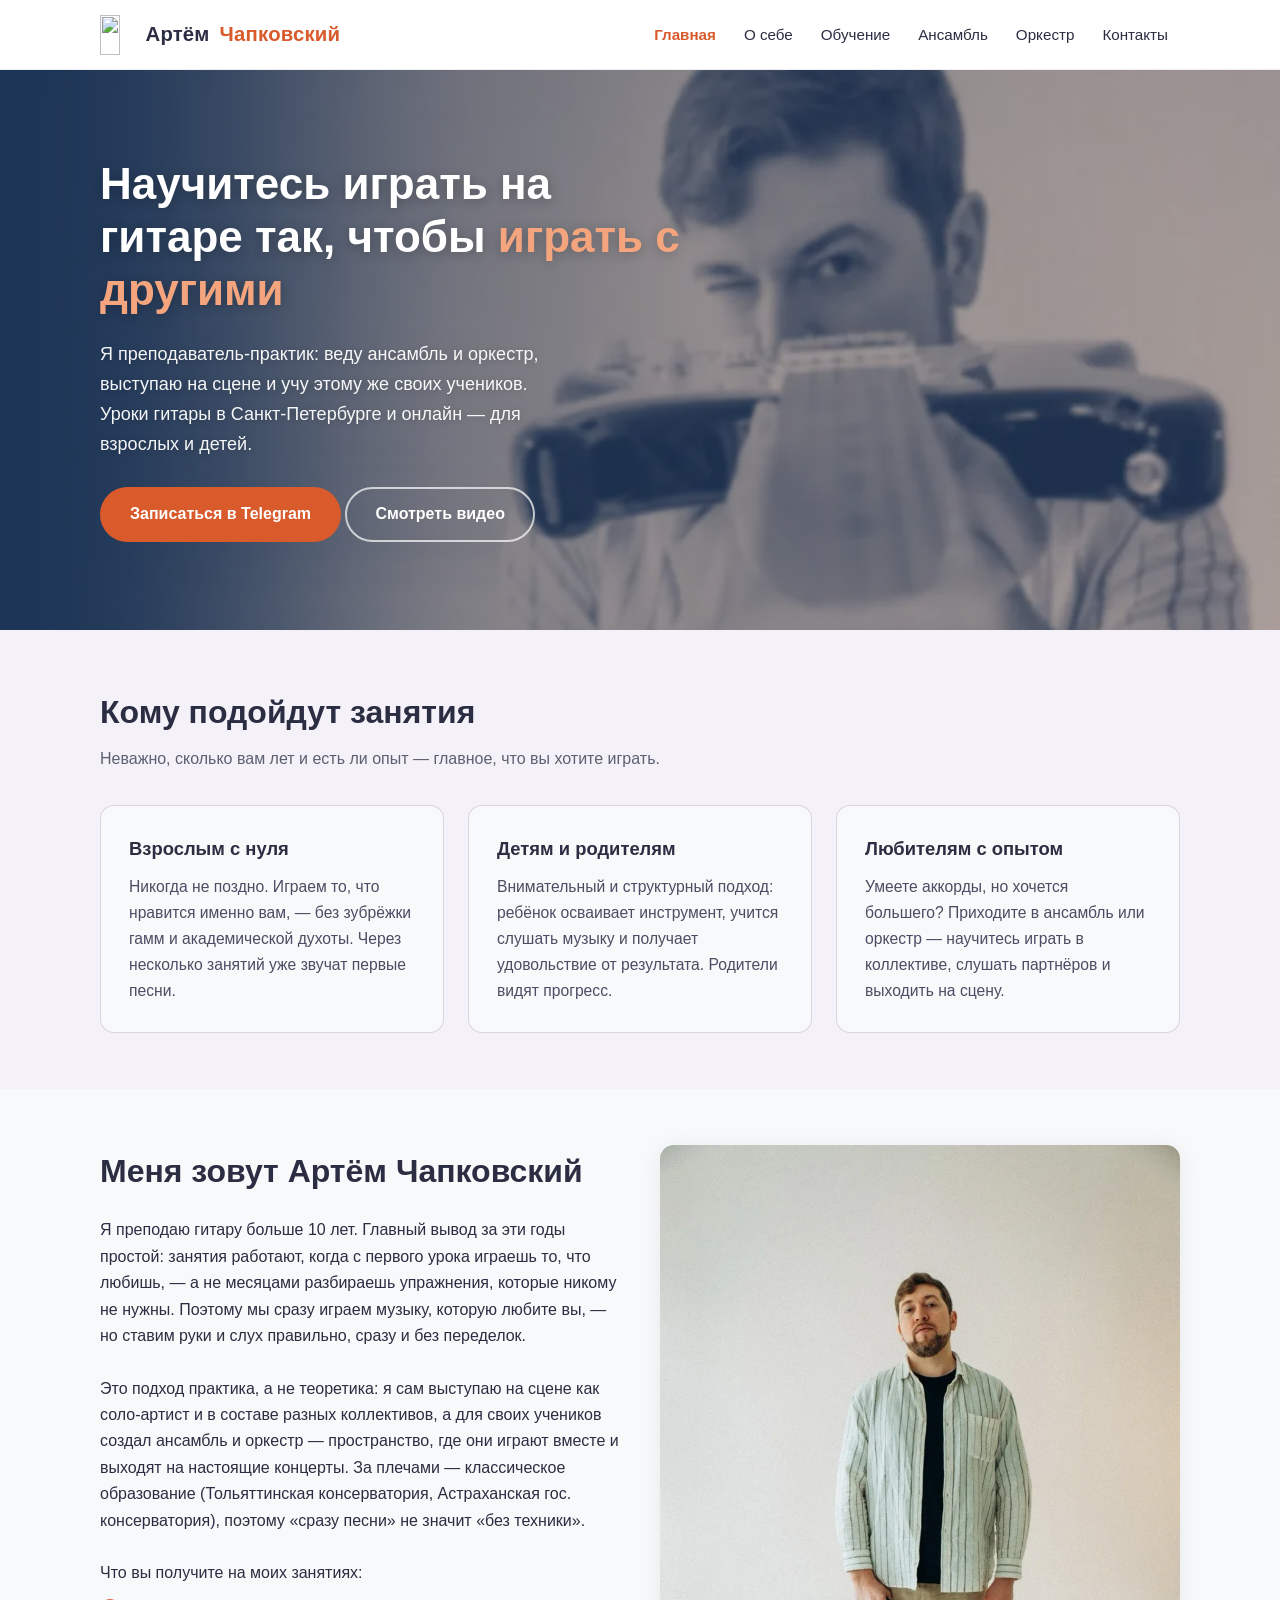
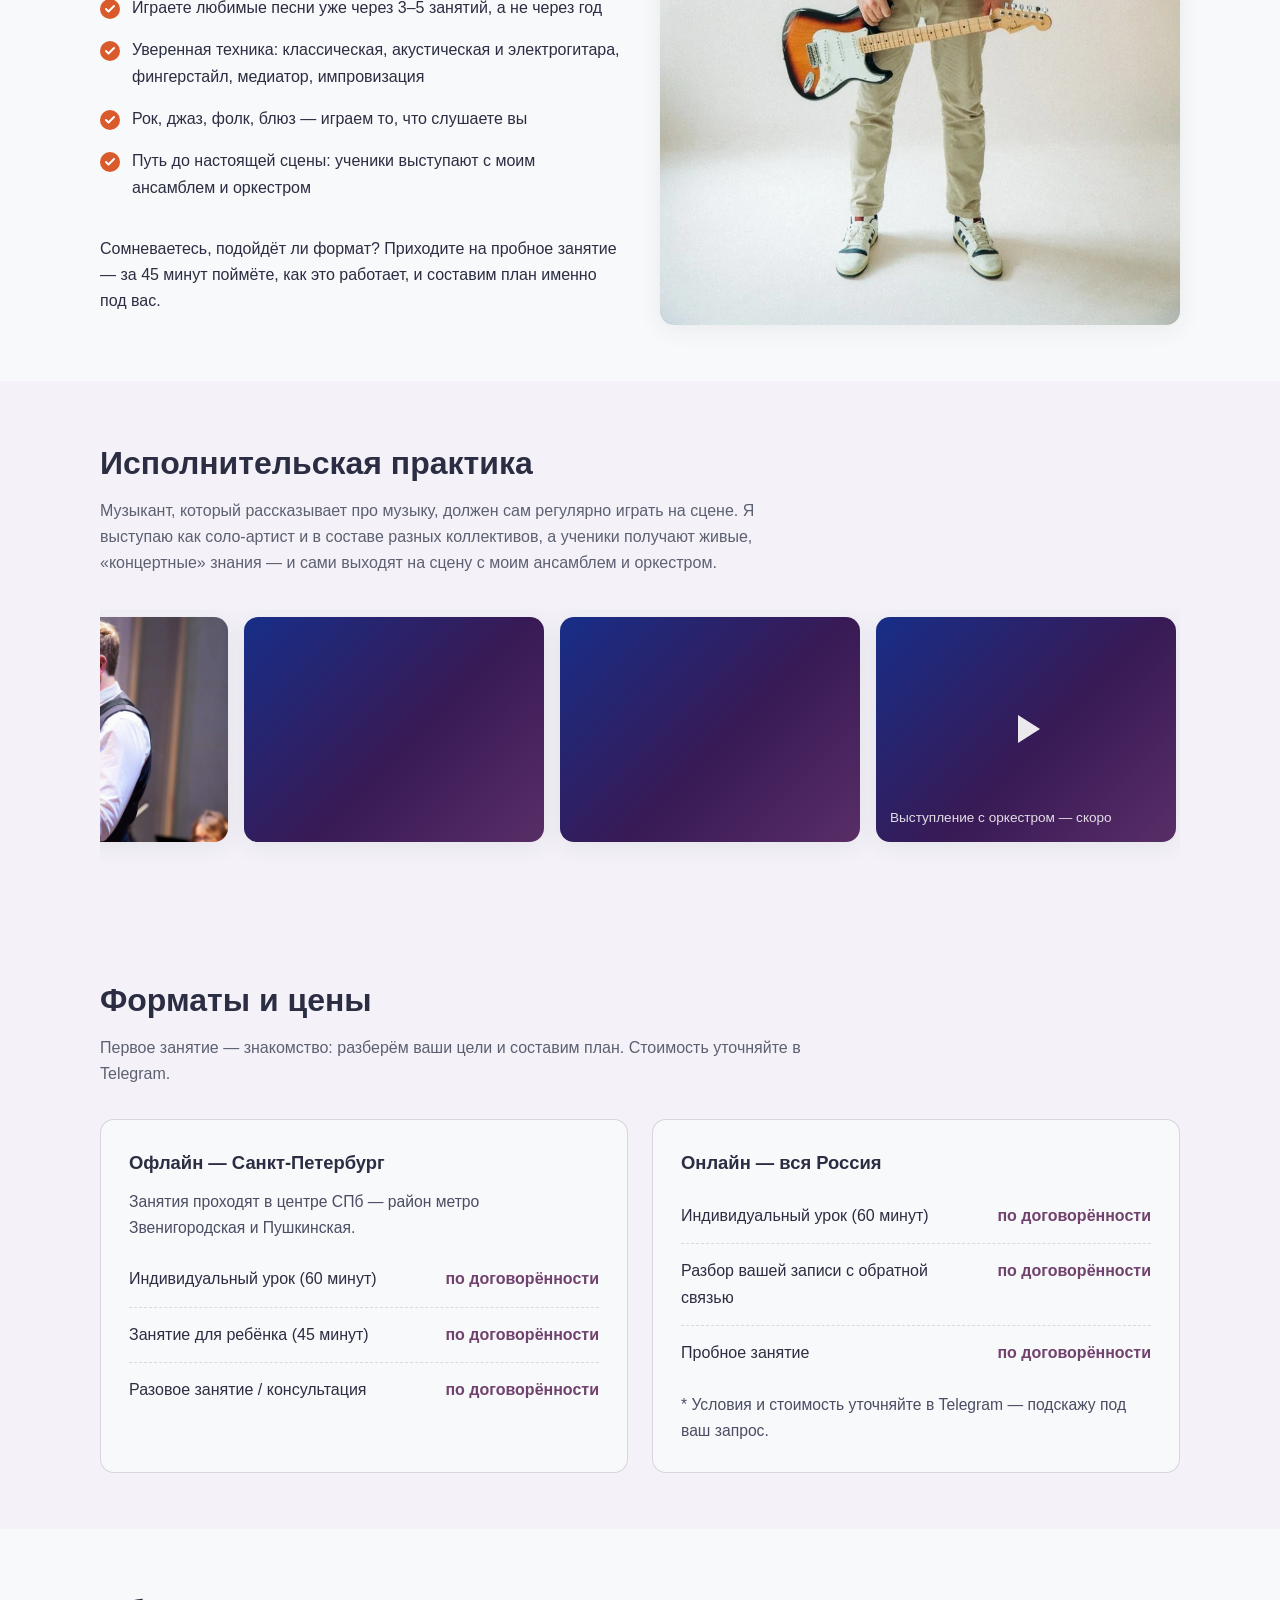
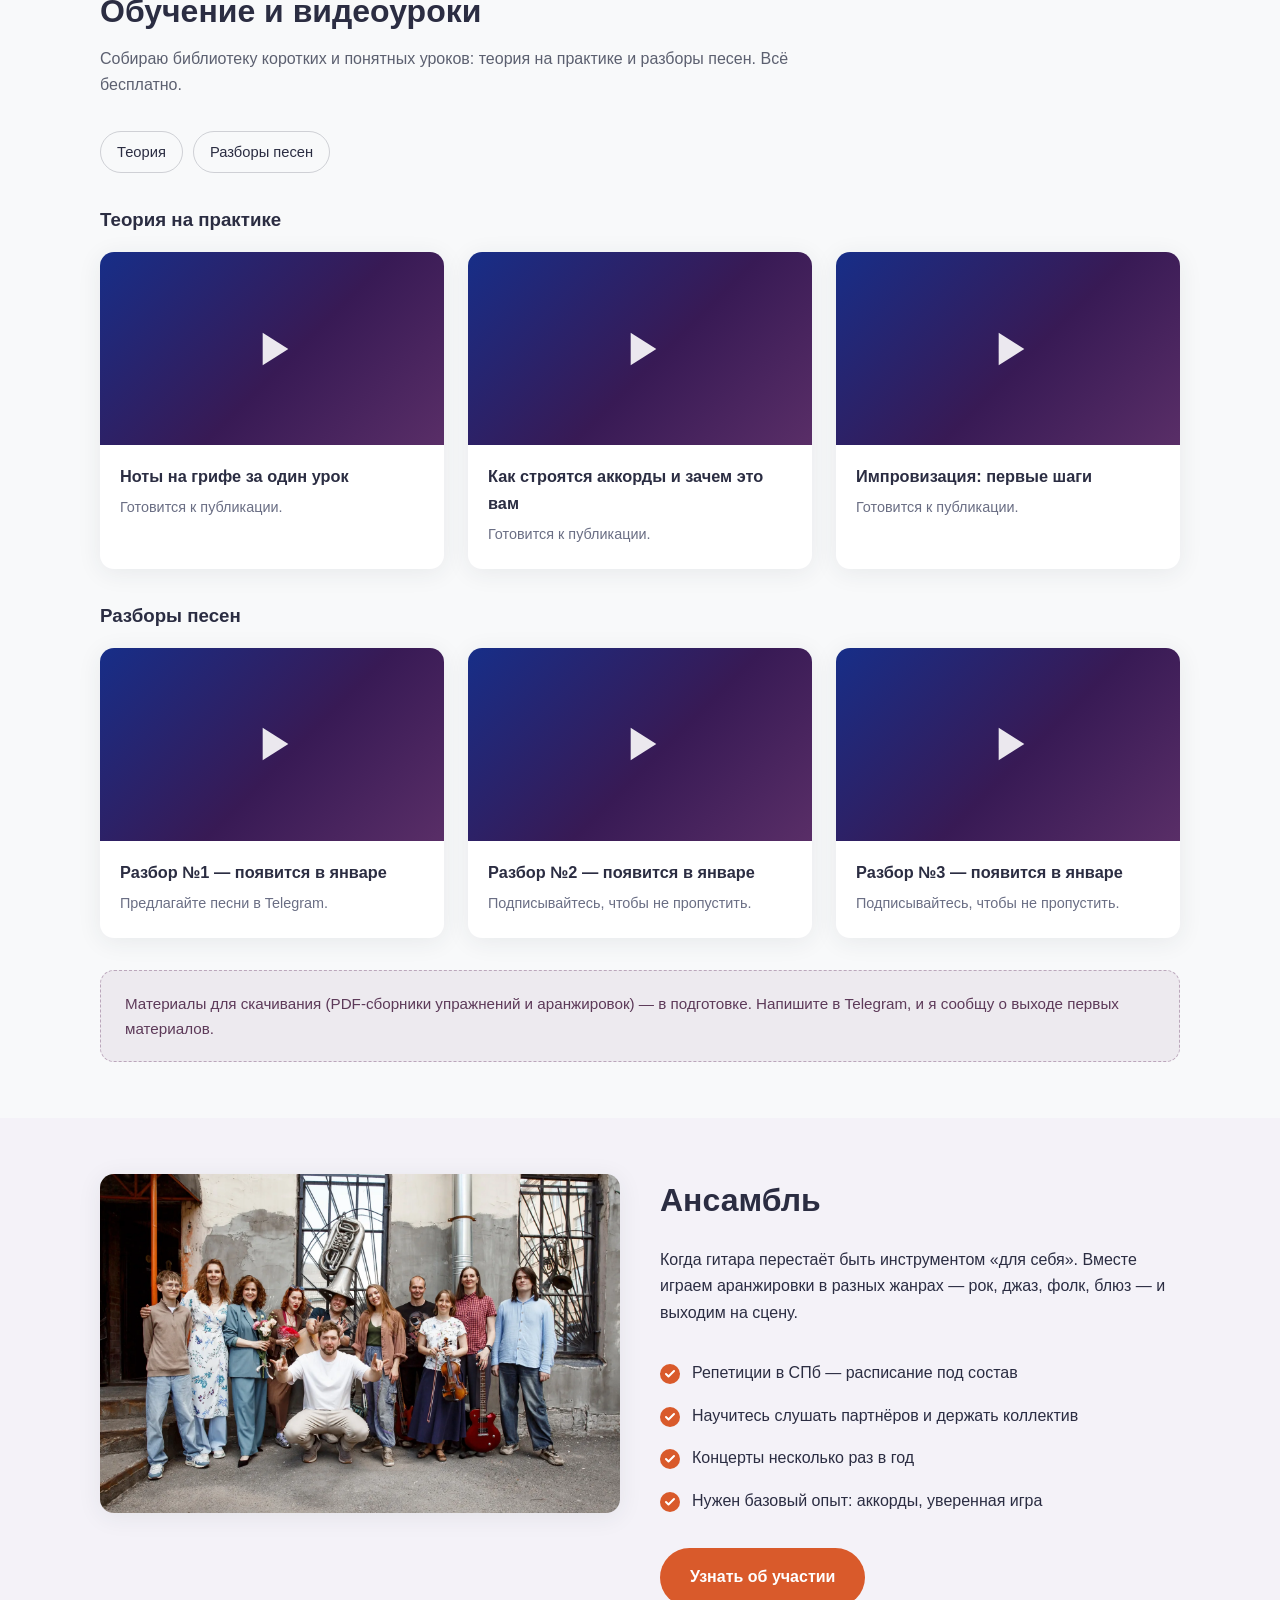
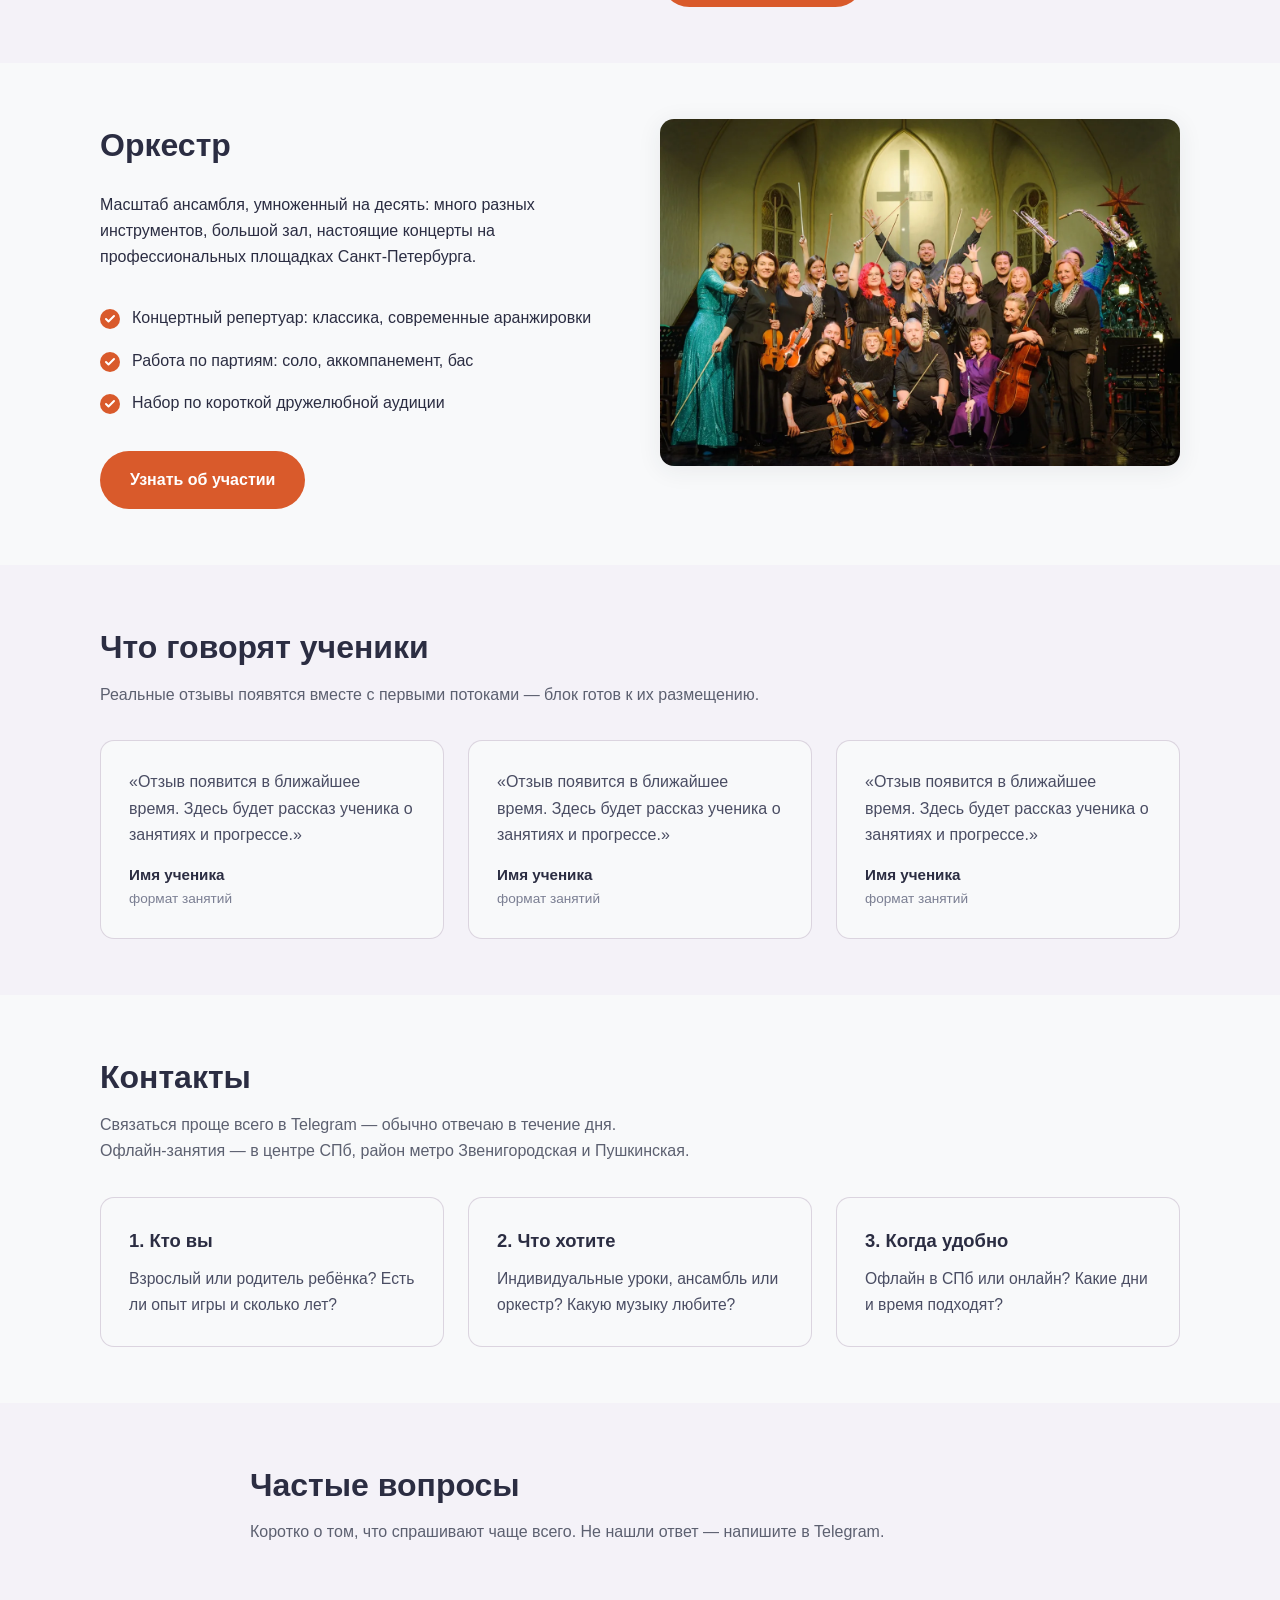
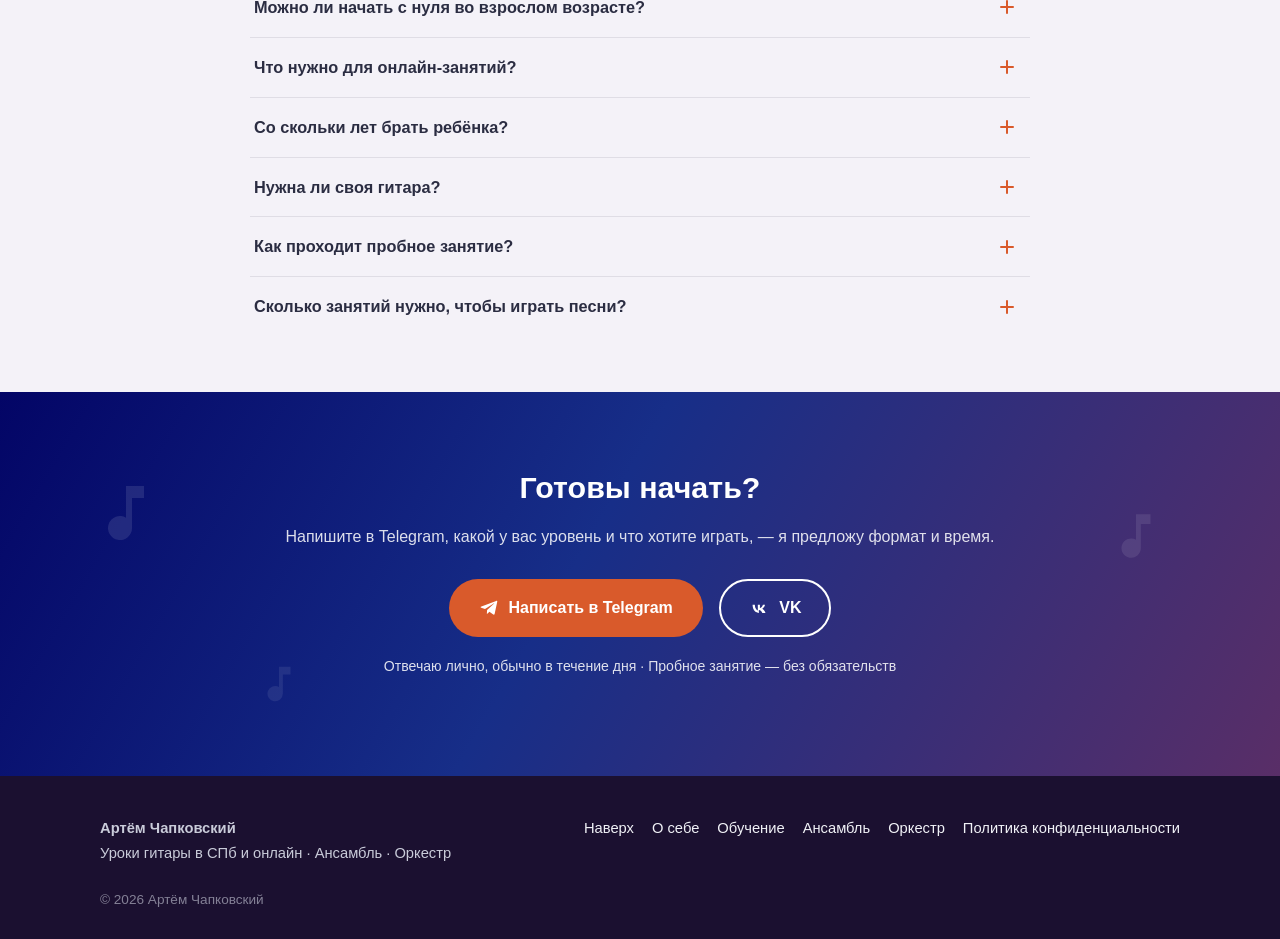
==== commit 7359f515: "Several changes" ====
--- a/index.html
+++ b/index.html
@@ -14,9 +14,10 @@
   <meta property="og:description" content="Преподаватель-практик: учу играть на гитаре так, чтобы вы могли играть с другими. Взрослым с нуля, детям, любителям — ансамбль и оркестр.">
   <meta property="og:image" content="https://artchap.ru/assets/img/hero-closeup.webp">
   <meta property="og:locale" content="ru_RU">
-  <link rel="icon" href="favicon.svg" type="image/svg+xml">
   <link rel="icon" href="favicon-32.png" sizes="32x32" type="image/png">
   <link rel="apple-touch-icon" href="apple-touch-icon.png">
+  <link rel="preload" href="assets/fonts/manrope-800-cyrillic.woff2" as="font" type="font/woff2" crossorigin>
+  <link rel="stylesheet" href="assets/css/fonts.css">
   <link rel="stylesheet" href="assets/css/style.css">
   <link rel="stylesheet" href="assets/css/photo-palette.css">
   <link rel="stylesheet" href="assets/css/hero-4-duotone.css">
@@ -65,7 +66,7 @@
 <body>
   <header class="site-header">
     <div class="container header-inner">
-      <a class="logo" href="#top">Артём <span>Чапковский</span></a>
+      <a class="logo" href="#top"><img src="assets/img/logo.png" alt="" class="logo-img" width="246" height="277">Артём <span>Чапковский</span></a>
       <nav class="main-nav" aria-label="Основная навигация">
         <ul>
           <li><a href="#top" aria-current="page">Главная</a></li>
@@ -145,12 +146,14 @@
         <h2 class="section-title">Исполнительская практика</h2>
         <p class="section-sub">Музыкант, который рассказывает про музыку, должен сам регулярно играть на сцене. Я выступаю как соло-артист и в составе разных коллективов, а ученики получают живые, «концертные» знания — и сами выходят на сцену с моим ансамблем и оркестром.</p>
         <div class="gallery-strip" id="perf-gallery">
+          <div class="gallery-item gallery-video" aria-label="Выступление на концерте — видео VK">
+            <iframe src="https://vk.ru/video_ext.php?oid=-8762382&id=456241298&hash=5b568177ecf631f7" allow="autoplay; encrypted-media; fullscreen; picture-in-picture" allowfullscreen></iframe>
+          </div>
           <!-- Видео встраиваются с VK: внутрь .gallery-video добавьте
                <iframe src="https://vk.com/video_ext.php?oid=...&id=...&hash=..." allow="autoplay; encrypted-media; fullscreen; picture-in-picture" allowfullscreen></iframe>
                Либо замените весь div.gallery-video на iframe. -->
-          <div class="gallery-item gallery-video" aria-label="Видео с концерта — скоро">
-            <svg class="play" viewBox="0 0 24 24" fill="white" aria-hidden="true"><path d="M8 5v14l11-7z"/></svg>
-            <span class="video-label">Видео с концерта — скоро</span>
+          <div class="gallery-item gallery-video" aria-label="Выступление на концерте — видео VK">
+            <iframe src="https://vk.ru/video_ext.php?oid=-8762382&id=456241221&hash=491503b28770ed06" allow="autoplay; encrypted-media; fullscreen; picture-in-picture" allowfullscreen></iframe>
           </div>
           <div class="gallery-item gallery-video" aria-label="Выступление с оркестром — скоро">
             <svg class="play" viewBox="0 0 24 24" fill="white" aria-hidden="true"><path d="M8 5v14l11-7z"/></svg>
--- a/assets/css/style.css
+++ b/assets/css/style.css
@@ -14,7 +14,7 @@
 html { scroll-behavior: smooth; }
 
 body {
-  font-family: 'Inter', -apple-system, 'Segoe UI', Roboto, Arial, sans-serif;
+  font-family: 'Golos Text', -apple-system, 'Segoe UI', Roboto, Arial, sans-serif;
   color: var(--text);
   background: var(--bg);
   line-height: 1.65;
@@ -30,6 +30,12 @@
   max-width: 1120px;
   margin: 0 auto;
   padding: 0 20px;
+}
+
+/* Типографика: заголовки и кнопки — Manrope */
+h1, h2, h3,
+.section-title, .logo, .btn, .main-nav a, .price-list strong, .awards .year {
+  font-family: 'Manrope', 'Golos Text', -apple-system, 'Segoe UI', Roboto, Arial, sans-serif;
 }
 
 /* Header */
@@ -52,10 +58,19 @@
 
 .logo {
   font-weight: 800;
-  font-size: 1.15rem;
+  font-size: 1.27rem;
   color: var(--text);
   text-decoration: none;
   letter-spacing: .2px;
+  display: inline-flex;
+  align-items: center;
+  gap: 10px;
+}
+
+.logo-img {
+  height: 40px;
+  width: auto;
+  display: block;
 }
 
 .logo span { color: var(--primary); }
@@ -197,7 +212,7 @@
 
 /* CTA band */
 .cta-band {
-  background: var(--accent);
+  background: linear-gradient(120deg, #030566 0%, #172E88 45%, #592E67 100%);
   color: #fff;
   border-radius: var(--radius);
   padding: 48px 32px;
@@ -554,6 +569,8 @@
   .grid-3, .grid-2, .video-grid { grid-template-columns: 1fr; }
   .split { grid-template-columns: 1fr; gap: 28px; }
   .header-inner { flex-direction: column; align-items: flex-start; gap: 8px; }
+  .logo { font-size: 1.45rem; }
+  .logo-img { height: 46px; }
   .btn + .btn { margin-left: 0; margin-top: 10px; }
   .btn { display: block; width: 100%; }
   .contact-buttons .btn { width: auto; flex: 1 1 200px; }
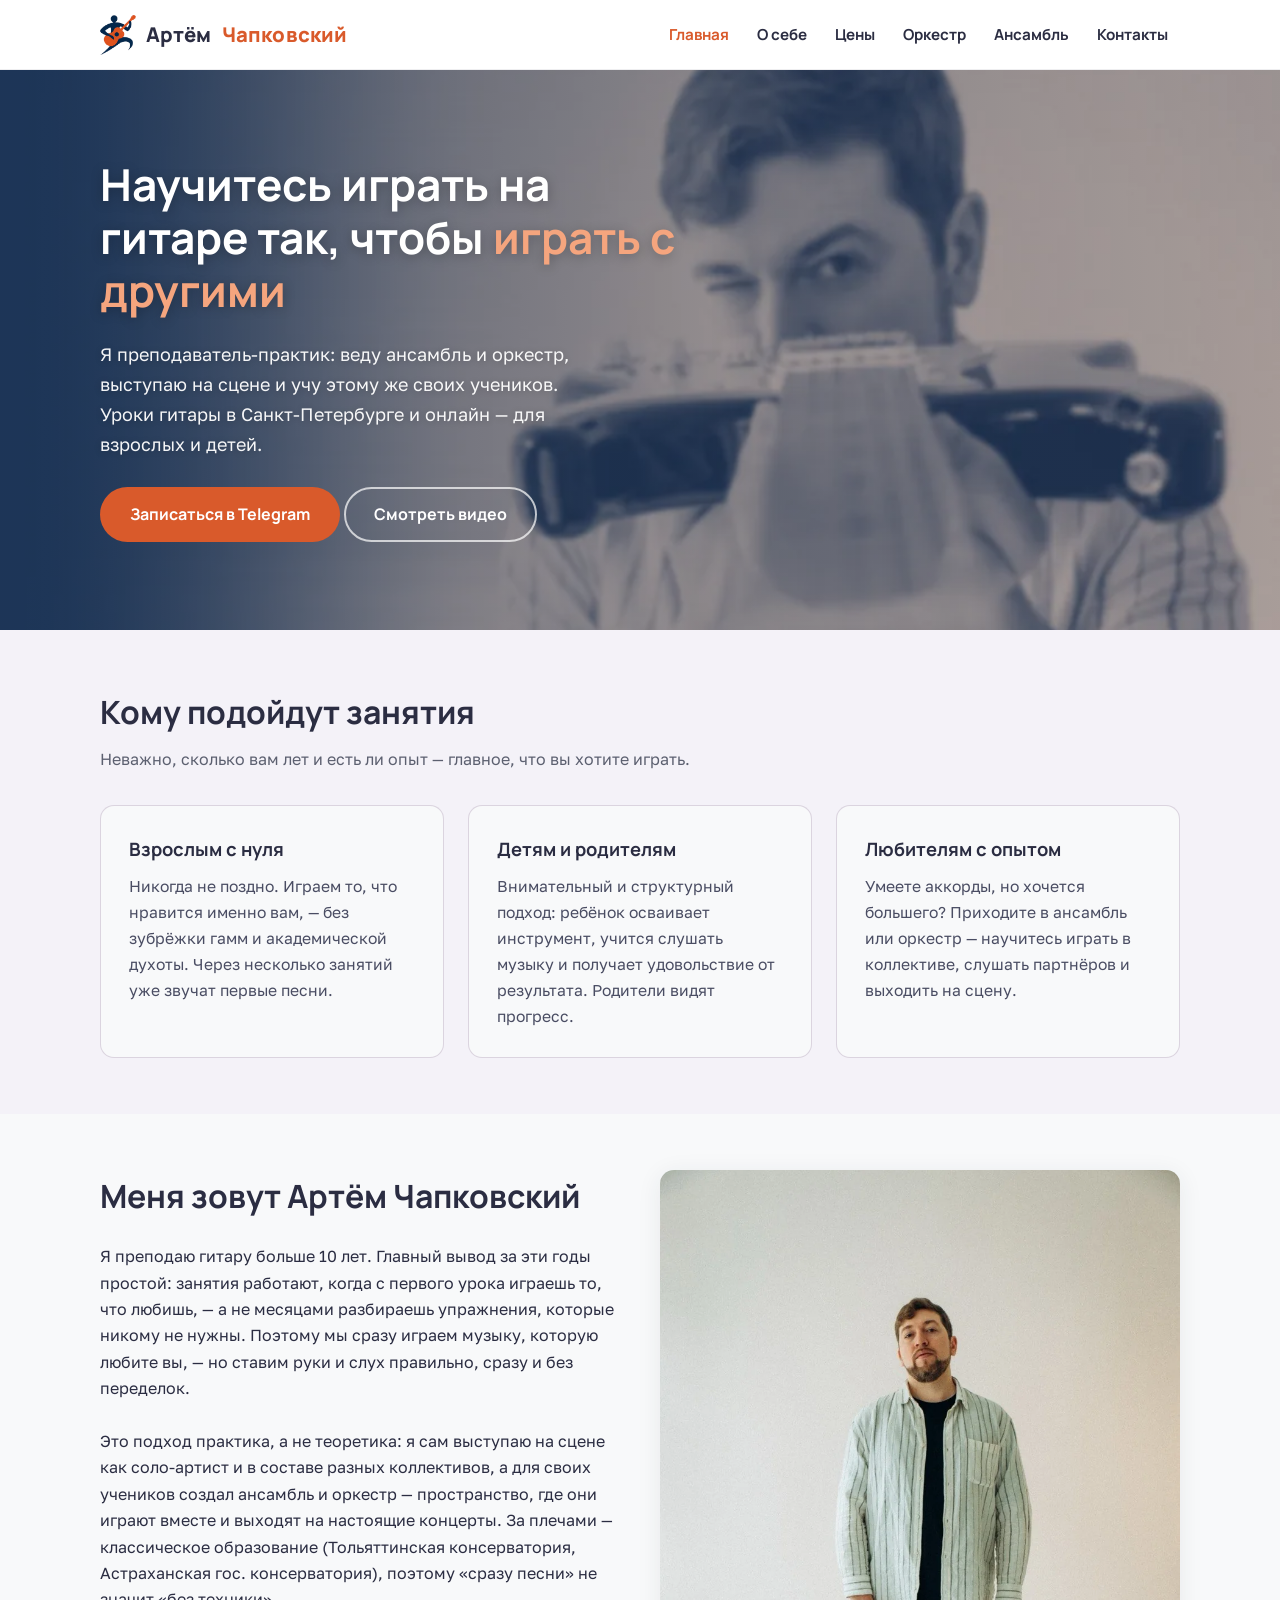
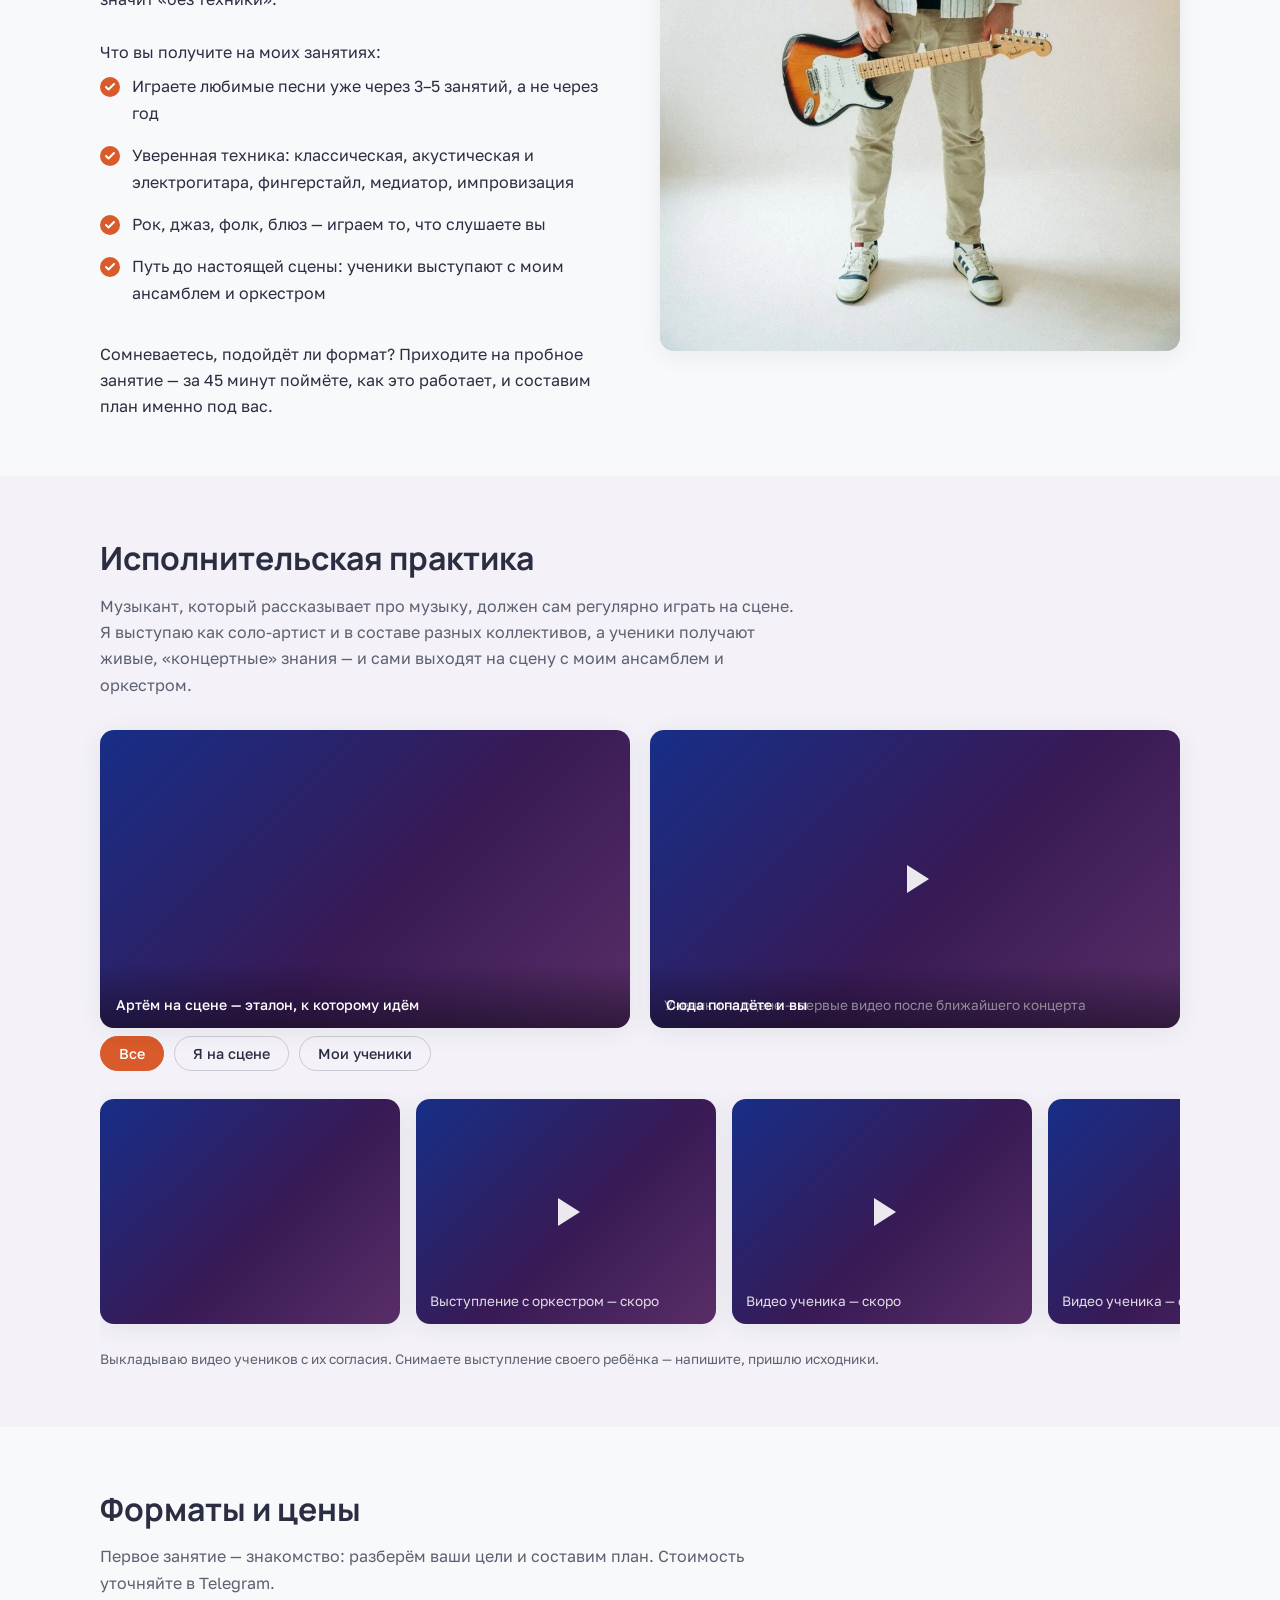
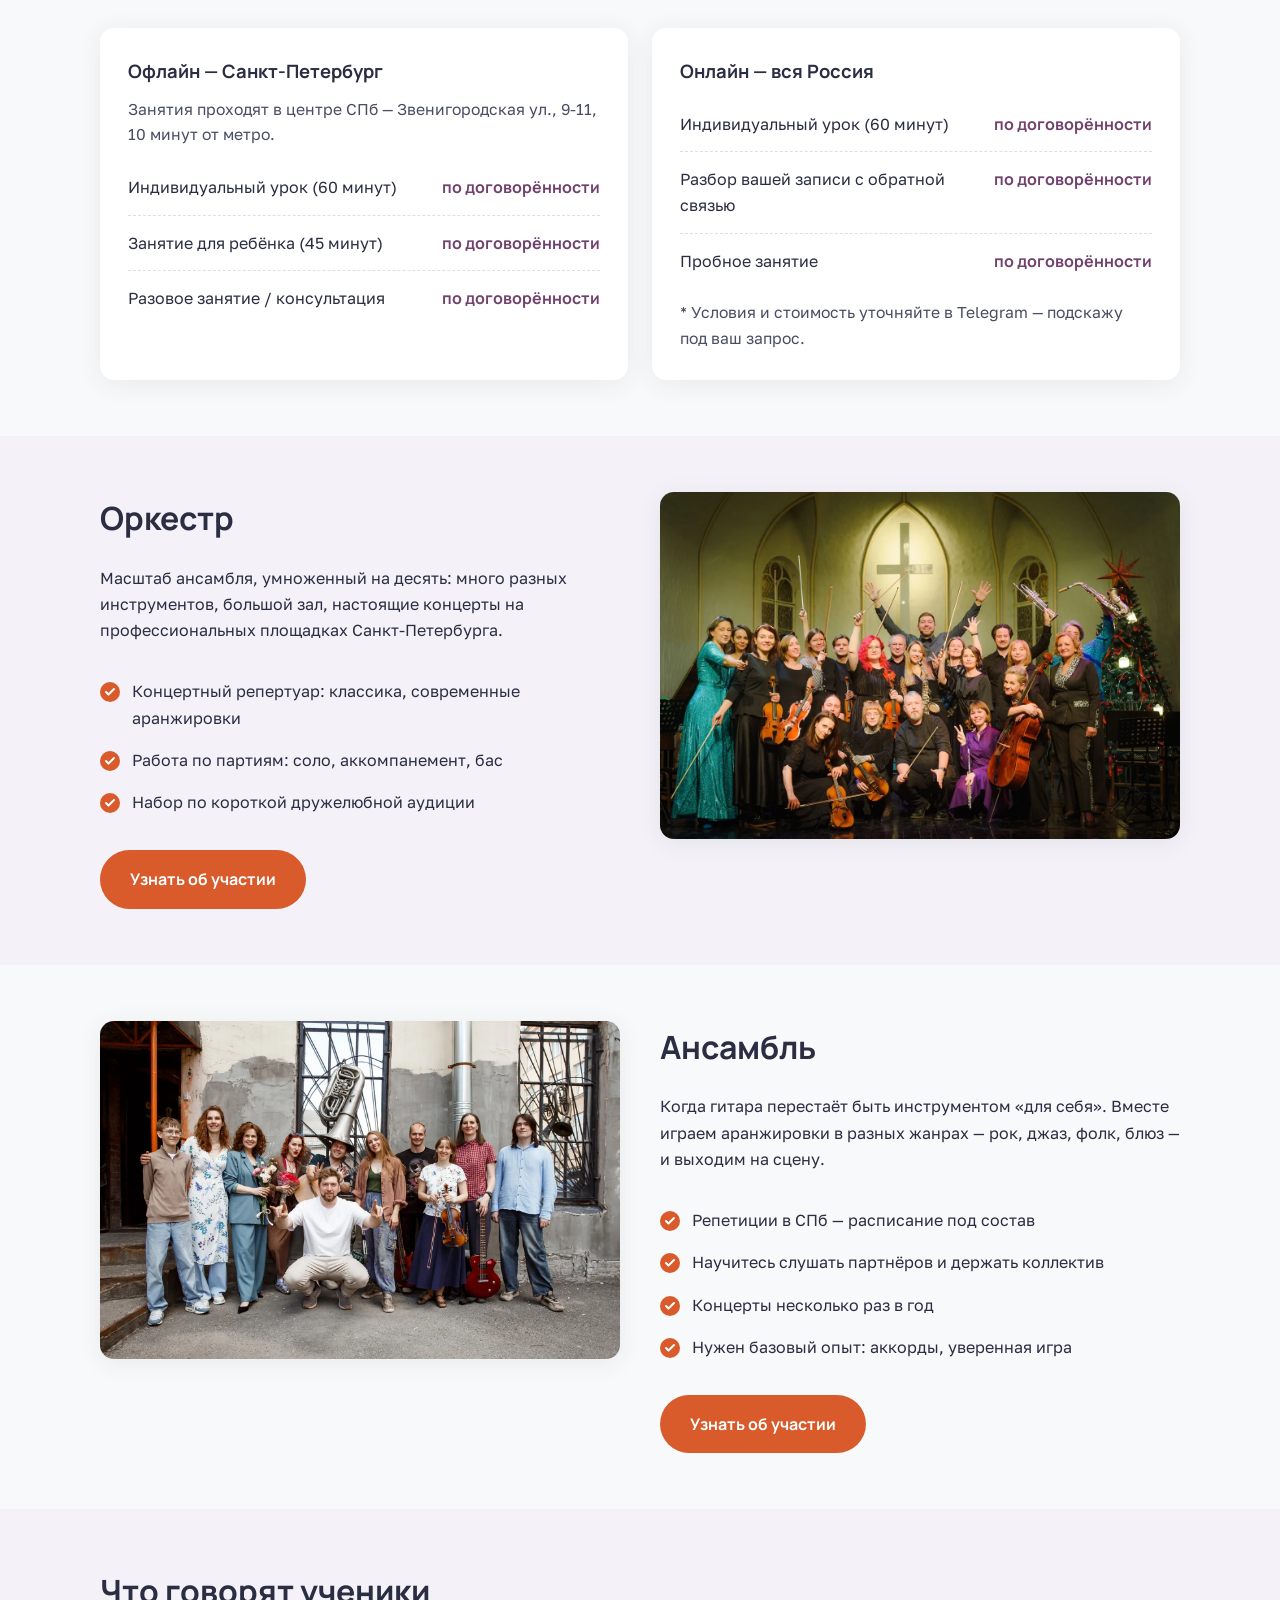
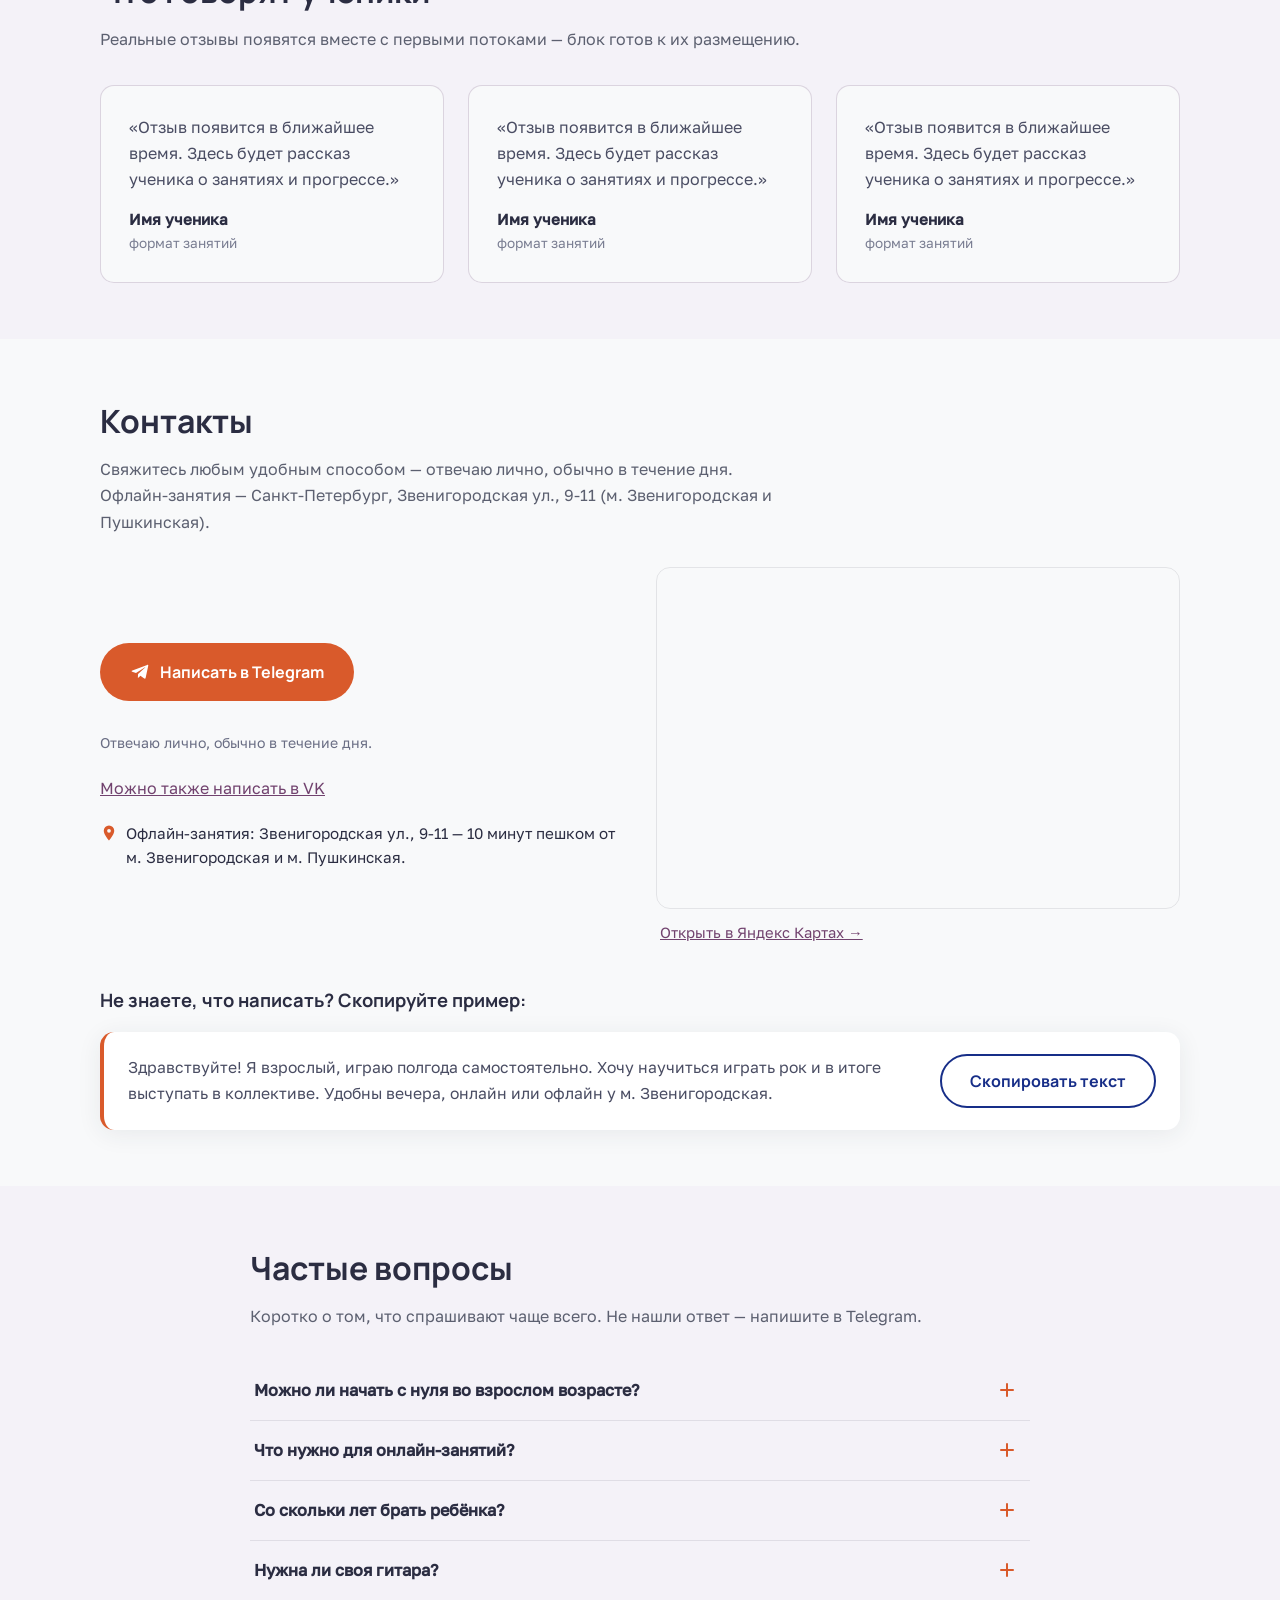
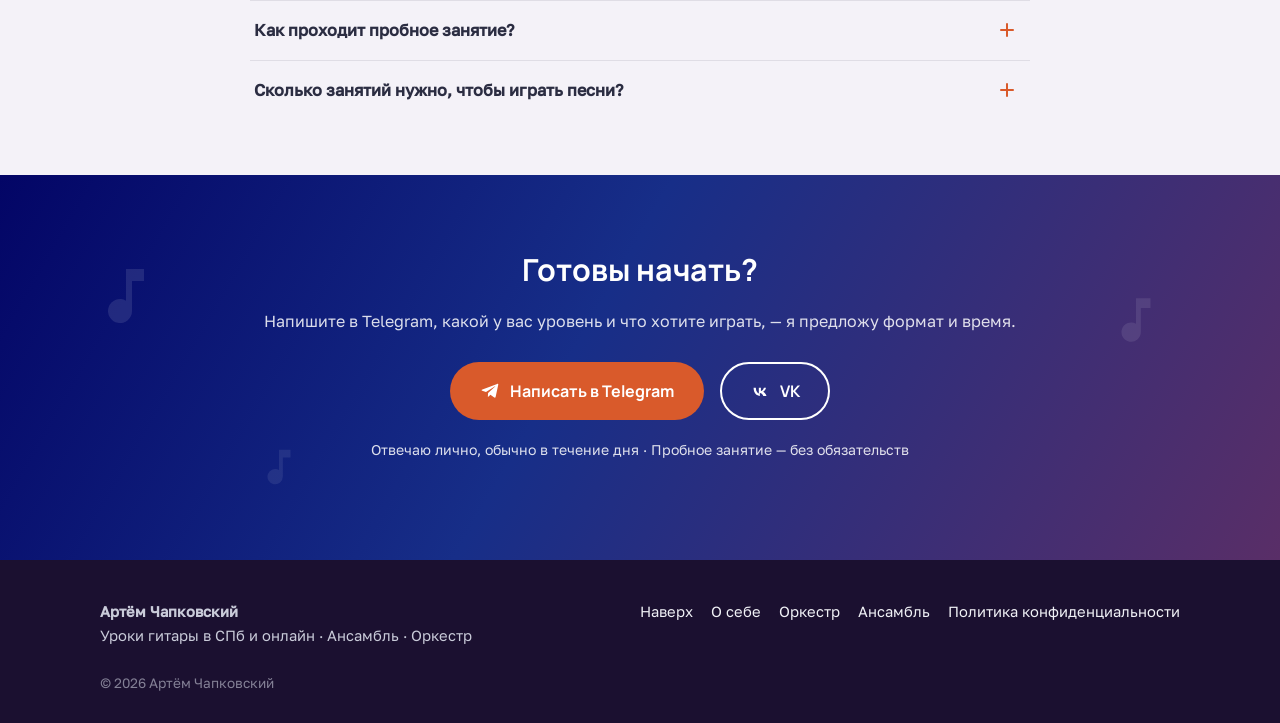
==== commit dd8846cf: "Design updates" ====
--- a/index.html
+++ b/index.html
@@ -22,6 +22,7 @@
   <link rel="stylesheet" href="assets/css/photo-palette.css">
   <link rel="stylesheet" href="assets/css/hero-4-duotone.css">
   <script src="assets/js/gallery.js" defer></script>
+  <script src="assets/js/copy.js" defer></script>
   <script type="application/ld+json">
   {
     "@context": "https://schema.org",
@@ -33,7 +34,7 @@
         "description": "Индивидуальные уроки гитары для взрослых и детей, ансамбль и оркестр в Санкт-Петербурге. Онлайн-занятия по всей России.",
         "url": "https://artchap.ru/",
         "image": "https://artchap.ru/assets/img/hero-closeup.webp",
-        "address": { "@type": "PostalAddress", "addressLocality": "Санкт-Петербург", "streetAddress": "Центр, район м. Звенигородская и м. Пушкинская", "addressCountry": "RU" },
+        "address": {       "@type": "PostalAddress",       "addressLocality": "Санкт-Петербург",       "streetAddress": "Звенигородская ул., 9-11",       "postalCode": "191119",       "addressCountry": "RU"     },     "geo": { "@type": "GeoCoordinates", "latitude": 59.917475, "longitude": 30.341353 },
         "areaServed": ["Санкт-Петербург", "Россия"],
         "sameAs": ["https://t.me/Chapkovsky", "https://vk.ru/artchap"]
       },
@@ -71,9 +72,9 @@
         <ul>
           <li><a href="#top" aria-current="page">Главная</a></li>
           <li><a href="#o-sebe">О себе</a></li>
-          <li><a href="#obuchenie">Обучение</a></li>
+          <li><a href="#formaty">Цены</a></li>
+          <li><a href="#orkestr">Оркестр</a></li>
           <li><a href="#ansambl">Ансамбль</a></li>
-          <li><a href="#orkestr">Оркестр</a></li>
           <li><a href="#kontakty">Контакты</a></li>
         </ul>
       </nav>
@@ -145,33 +146,58 @@
       <div class="container">
         <h2 class="section-title">Исполнительская практика</h2>
         <p class="section-sub">Музыкант, который рассказывает про музыку, должен сам регулярно играть на сцене. Я выступаю как соло-артист и в составе разных коллективов, а ученики получают живые, «концертные» знания — и сами выходят на сцену с моим ансамблем и оркестром.</p>
-        <div class="gallery-strip" id="perf-gallery">
-          <div class="gallery-item gallery-video" aria-label="Выступление на концерте — видео VK">
-            <iframe src="https://vk.ru/video_ext.php?oid=-8762382&id=456241298&hash=5b568177ecf631f7" allow="autoplay; encrypted-media; fullscreen; picture-in-picture" allowfullscreen></iframe>
+
+        <!-- Входной блок: один путь — от меня к ученикам -->
+        <div class="grid-2 duo-feature">
+          <figure class="gallery-item gallery-video">
+            <iframe src="https://vk.ru/video_ext.php?oid=-8762382&id=456241298&hash=5b568177ecf631f7" title="Артём Чапковский выступает на концерте — видео VK" allow="autoplay; encrypted-media; fullscreen; picture-in-picture" allowfullscreen loading="lazy"></iframe>
+            <figcaption class="video-caption">Артём на сцене — эталон, к которому идём</figcaption>
+          </figure>
+          <figure class="gallery-item gallery-video">
+            <svg class="play" viewBox="0 0 24 24" fill="white" aria-hidden="true"><path d="M8 5v14l11-7z"/></svg>
+            <span class="video-label">Ученики на сцене — первые видео после ближайшего концерта</span>
+            <figcaption class="video-caption">Сюда попадёте и вы</figcaption>
+          </figure>
+        </div>
+
+        <div class="filter-chips" role="group" aria-label="Фильтр видео">
+          <button type="button" class="chip is-active" data-filter="all">Все</button>
+          <button type="button" class="chip" data-filter="artyom">Я на сцене</button>
+          <button type="button" class="chip" data-filter="students">Мои ученики</button>
+        </div>
+        <div class="gallery-strip" id="video-gallery">
+          <div class="gallery-item gallery-video" data-cat="artyom" aria-label="Выступление на концерте — видео VK">
+            <iframe src="https://vk.ru/video_ext.php?oid=-8762382&id=456241221&hash=491503b28770ed06" title="Выступление Артёма Чапковского на концерте — видео VK" allow="autoplay; encrypted-media; fullscreen; picture-in-picture" allowfullscreen loading="lazy"></iframe>
           </div>
           <!-- Видео встраиваются с VK: внутрь .gallery-video добавьте
                <iframe src="https://vk.com/video_ext.php?oid=...&id=...&hash=..." allow="autoplay; encrypted-media; fullscreen; picture-in-picture" allowfullscreen></iframe>
-               Либо замените весь div.gallery-video на iframe. -->
-          <div class="gallery-item gallery-video" aria-label="Выступление на концерте — видео VK">
-            <iframe src="https://vk.ru/video_ext.php?oid=-8762382&id=456241221&hash=491503b28770ed06" allow="autoplay; encrypted-media; fullscreen; picture-in-picture" allowfullscreen></iframe>
-          </div>
-          <div class="gallery-item gallery-video" aria-label="Выступление с оркестром — скоро">
+               Либо замените весь div.gallery-video на iframe. Не забудьте атрибут data-cat: "artyom" или "students". -->
+          <div class="gallery-item gallery-video" data-cat="artyom" aria-label="Выступление с оркестром — скоро">
             <svg class="play" viewBox="0 0 24 24" fill="white" aria-hidden="true"><path d="M8 5v14l11-7z"/></svg>
             <span class="video-label">Выступление с оркестром — скоро</span>
           </div>
-        </div>
+          <div class="gallery-item gallery-video" data-cat="students" aria-label="Видео ученика — скоро">
+            <svg class="play" viewBox="0 0 24 24" fill="white" aria-hidden="true"><path d="M8 5v14l11-7z"/></svg>
+            <span class="video-label">Видео ученика — скоро</span>
+          </div>
+          <div class="gallery-item gallery-video" data-cat="students" aria-label="Видео ученика — скоро">
+            <svg class="play" viewBox="0 0 24 24" fill="white" aria-hidden="true"><path d="M8 5v14l11-7z"/></svg>
+            <span class="video-label">Видео ученика — скоро</span>
+          </div>
+        </div>
+        <p class="video-note">Выкладываю видео учеников с их согласия. Снимаете выступление своего ребёнка — напишите, пришлю исходники.</p>
       </div>
     </section>
 
     <!-- Форматы и цены -->
-    <section class="alt" id="formaty">
+    <section id="formaty">
       <div class="container">
         <h2 class="section-title">Форматы и цены</h2>
         <p class="section-sub">Первое занятие — знакомство: разберём ваши цели и составим план. Стоимость уточняйте в Telegram.</p>
         <div class="grid-2">
           <div class="card">
             <h3>Офлайн — Санкт-Петербург</h3>
-            <p class="price-note" style="margin:0 0 12px">Занятия проходят в центре СПб — район метро Звенигородская и Пушкинская.</p>
+            <p class="price-note" style="margin:0 0 12px">Занятия проходят в центре СПб — Звенигородская ул., 9-11, 10 минут от метро.</p>
             <ul class="price-list">
               <li><span>Индивидуальный урок (60 минут)</span><strong>по договорённости</strong></li>
               <li><span>Занятие для ребёнка (45 минут)</span><strong>по договорённости</strong></li>
@@ -191,56 +217,27 @@
       </div>
     </section>
 
-    <!-- Обучение и видео -->
-    <section id="obuchenie">
-      <div class="container">
-        <h2 class="section-title">Обучение и видеоуроки</h2>
-        <p class="section-sub">Собираю библиотеку коротких и понятных уроков: теория на практике и разборы песен. Всё бесплатно.</p>
-        <nav class="anchor-nav" aria-label="Категории уроков">
-          <a href="#v-teoriya">Теория</a>
-          <a href="#v-razbory">Разборы песен</a>
-        </nav>
-
-        <h3 id="v-teoriya" style="margin-bottom:16px">Теория на практике</h3>
-        <div class="video-grid">
-          <article class="video-card">
-            <div class="video-thumb" aria-hidden="true"><svg viewBox="0 0 24 24" fill="white"><path d="M8 5v14l11-7z"/></svg></div>
-            <div class="video-body"><h3>Ноты на грифе за один урок</h3><p>Готовится к публикации.</p></div>
-          </article>
-          <article class="video-card">
-            <div class="video-thumb" aria-hidden="true"><svg viewBox="0 0 24 24" fill="white"><path d="M8 5v14l11-7z"/></svg></div>
-            <div class="video-body"><h3>Как строятся аккорды и зачем это вам</h3><p>Готовится к публикации.</p></div>
-          </article>
-          <article class="video-card">
-            <div class="video-thumb" aria-hidden="true"><svg viewBox="0 0 24 24" fill="white"><path d="M8 5v14l11-7z"/></svg></div>
-            <div class="video-body"><h3>Импровизация: первые шаги</h3><p>Готовится к публикации.</p></div>
-          </article>
-        </div>
-
-        <h3 id="v-razbory" style="margin:32px 0 16px">Разборы песен</h3>
-        <div class="video-grid">
-          <article class="video-card">
-            <div class="video-thumb" aria-hidden="true"><svg viewBox="0 0 24 24" fill="white"><path d="M8 5v14l11-7z"/></svg></div>
-            <div class="video-body"><h3>Разбор №1 — появится в январе</h3><p>Предлагайте песни в Telegram.</p></div>
-          </article>
-          <article class="video-card">
-            <div class="video-thumb" aria-hidden="true"><svg viewBox="0 0 24 24" fill="white"><path d="M8 5v14l11-7z"/></svg></div>
-            <div class="video-body"><h3>Разбор №2 — появится в январе</h3><p>Подписывайтесь, чтобы не пропустить.</p></div>
-          </article>
-          <article class="video-card">
-            <div class="video-thumb" aria-hidden="true"><svg viewBox="0 0 24 24" fill="white"><path d="M8 5v14l11-7z"/></svg></div>
-            <div class="video-body"><h3>Разбор №3 — появится в январе</h3><p>Подписывайтесь, чтобы не пропустить.</p></div>
-          </article>
-        </div>
-
-        <div style="margin-top:32px" class="placeholder-note">
-          Материалы для скачивания (PDF-сборники упражнений и аранжировок) — в подготовке. Напишите в Telegram, и я сообщу о выходе первых материалов.
-        </div>
+    <!-- Оркестр -->
+    <section class="alt" id="orkestr">
+      <div class="container split">
+        <div>
+          <h2 class="section-title">Оркестр</h2>
+          <p>Масштаб ансамбля, умноженный на десять: много разных инструментов, большой зал, настоящие концерты на профессиональных площадках Санкт-Петербурга.</p>
+          <br>
+          <ul class="check-list">
+            <li>Концертный репертуар: классика, современные аранжировки</li>
+            <li>Работа по партиям: соло, аккомпанемент, бас</li>
+            <li>Набор по короткой дружелюбной аудиции</li>
+          </ul>
+          <br>
+          <a class="btn btn-primary" href="orkestr.html">Узнать об участии</a>
+        </div>
+        <img src="assets/img/orchestra-group.webp" alt="Оркестр Артёма Чапковского — коллектив на сцене после концерта" width="1280" height="854" loading="lazy">
       </div>
     </section>
 
     <!-- Ансамбль -->
-    <section class="alt" id="ansambl">
+    <section id="ansambl">
       <div class="container split">
         <img src="assets/img/band.webp" alt="Ансамбль Артёма Чапковского — музыканты коллектива после выступления" width="1600" height="1042" loading="lazy">
         <div>
@@ -256,25 +253,6 @@
           <br>
           <a class="btn btn-primary" href="ansambl.html">Узнать об участии</a>
         </div>
-      </div>
-    </section>
-
-    <!-- Оркестр -->
-    <section id="orkestr">
-      <div class="container split">
-        <div>
-          <h2 class="section-title">Оркестр</h2>
-          <p>Масштаб ансамбля, умноженный на десять: много разных инструментов, большой зал, настоящие концерты на профессиональных площадках Санкт-Петербурга.</p>
-          <br>
-          <ul class="check-list">
-            <li>Концертный репертуар: классика, современные аранжировки</li>
-            <li>Работа по партиям: соло, аккомпанемент, бас</li>
-            <li>Набор по короткой дружелюбной аудиции</li>
-          </ul>
-          <br>
-          <a class="btn btn-primary" href="orkestr.html">Узнать об участии</a>
-        </div>
-        <img src="assets/img/orchestra-group.webp" alt="Оркестр Артёма Чапковского — коллектив на сцене после концерта" width="1280" height="854" loading="lazy">
       </div>
     </section>
 
@@ -304,20 +282,34 @@
     <section id="kontakty">
       <div class="container">
         <h2 class="section-title">Контакты</h2>
-        <p class="section-sub">Связаться проще всего в Telegram — обычно отвечаю в течение дня.<br>Офлайн-занятия — в центре СПб, район метро Звенигородская и Пушкинская.</p>
-        <div class="grid-3">
-          <div class="card flat">
-            <h3>1. Кто вы</h3>
-            <p>Взрослый или родитель ребёнка? Есть ли опыт игры и сколько лет?</p>
-          </div>
-          <div class="card flat">
-            <h3>2. Что хотите</h3>
-            <p>Индивидуальные уроки, ансамбль или оркестр? Какую музыку любите?</p>
-          </div>
-          <div class="card flat">
-            <h3>3. Когда удобно</h3>
-            <p>Офлайн в СПб или онлайн? Какие дни и время подходят?</p>
-          </div>
+        <p class="section-sub">Свяжитесь любым удобным способом — отвечаю лично, обычно в течение дня.<br>Офлайн-занятия — Санкт-Петербург, Звенигородская ул., 9-11 (м. Звенигородская и Пушкинская).</p>
+        <div class="split contacts-split">
+          <div class="contacts-info">
+            <div class="cta-actions">
+              <a class="btn btn-primary" href="https://t.me/Chapkovsky" target="_blank" rel="noopener">
+                <svg class="btn-icon" viewBox="0 0 24 24" fill="currentColor" aria-hidden="true"><path d="M21.9 4.6 18.8 19c-.2 1-.8 1.2-1.7.8l-4.6-3.4-2.2 2.1c-.3.3-.5.5-.9.5l.3-4.6 8.5-7.7c.4-.3-.1-.5-.6-.2L7.2 13.2 2.7 11.7c-1-.3-1-1 .2-1.4l17.7-6.8c.8-.3 1.5.2 1.3 1.1z"/></svg>
+                Написать в Telegram
+              </a>
+            </div>
+            <p class="contacts-micro">Отвечаю лично, обычно в течение дня.</p>
+            <p><a class="card-link" href="https://vk.ru/artchap" target="_blank" rel="noopener">Можно также написать в VK</a></p>
+            <p class="contacts-address">
+              <svg class="pin-icon" viewBox="0 0 24 24" fill="currentColor" aria-hidden="true"><path d="M12 2a7 7 0 0 0-7 7c0 5.25 7 13 7 13s7-7.75 7-13a7 7 0 0 0-7-7zm0 9.5A2.5 2.5 0 1 1 12 6.5a2.5 2.5 0 0 1 0 5z"/></svg>
+              Офлайн-занятия: Звенигородская ул., 9-11 — 10 минут пешком от м. Звенигородская и м. Пушкинская.
+            </p>
+          </div>
+          <div>
+            <div class="contacts-map">
+              <iframe src="https://yandex.ru/map-widget/v1/?ll=30.341353%2C59.917475&pt=30.341353%2C59.917475%2Cpm2rdm&z=17&l=map" title="Карта: Звенигородская ул., 9-11, Санкт-Петербург" loading="lazy" allowfullscreen></iframe>
+            </div>
+            <p class="map-open"><a class="card-link" href="https://yandex.ru/maps/?ll=30.341353%2C59.917475&pt=30.341353%2C59.917475%2Cpm2rdm&z=17&l=map" target="_blank" rel="noopener">Открыть в Яндекс Картах →</a></p>
+          </div>
+        </div>
+
+        <h3 class="contacts-steps-title">Не знаете, что написать? Скопируйте пример:</h3>
+        <div class="example-message">
+          <p id="example-text">Здравствуйте! Я взрослый, играю полгода самостоятельно. Хочу научиться играть рок и в итоге выступать в коллективе. Удобны вечера, онлайн или офлайн у м. Звенигородская.</p>
+          <button class="btn btn-outline copy-btn" type="button" data-copy="example-text">Скопировать текст</button>
         </div>
       </div>
     </section>
@@ -401,9 +393,8 @@
         <ul>
           <li><a href="#top">Наверх</a></li>
           <li><a href="#o-sebe">О себе</a></li>
-          <li><a href="#obuchenie">Обучение</a></li>
+          <li><a href="#orkestr">Оркестр</a></li>
           <li><a href="#ansambl">Ансамбль</a></li>
-          <li><a href="#orkestr">Оркестр</a></li>
           <li><a href="privacy.html">Политика конфиденциальности</a></li>
         </ul>
       </nav>
--- a/assets/css/fonts.css
+++ b/assets/css/fonts.css
@@ -0,0 +1,73 @@
+/* Manrope — заголовки, кнопки (OFL 1.1) */
+@font-face {
+  font-family: 'Manrope';
+  font-style: normal;
+  font-weight: 700;
+  font-display: swap;
+  src: url('../fonts/manrope-700-cyrillic.woff2') format('woff2');
+  unicode-range: U+0301, U+0400-045F, U+0490-0491, U+04B0-04B1, U+2116;
+}
+
+@font-face {
+  font-family: 'Manrope';
+  font-style: normal;
+  font-weight: 700;
+  font-display: swap;
+  src: url('../fonts/manrope-700-latin.woff2') format('woff2');
+  unicode-range: U+0000-00FF, U+2000-206F, U+2190-21FF;
+}
+
+@font-face {
+  font-family: 'Manrope';
+  font-style: normal;
+  font-weight: 800;
+  font-display: swap;
+  src: url('../fonts/manrope-800-cyrillic.woff2') format('woff2');
+  unicode-range: U+0301, U+0400-045F, U+0490-0491, U+04B0-04B1, U+2116;
+}
+
+@font-face {
+  font-family: 'Manrope';
+  font-style: normal;
+  font-weight: 800;
+  font-display: swap;
+  src: url('../fonts/manrope-800-latin.woff2') format('woff2');
+  unicode-range: U+0000-00FF, U+2000-206F, U+2190-21FF;
+}
+
+/* Golos Text — основной текст (OFL 1.1) */
+@font-face {
+  font-family: 'Golos Text';
+  font-style: normal;
+  font-weight: 400;
+  font-display: swap;
+  src: url('../fonts/golostext-400-cyrillic.woff2') format('woff2');
+  unicode-range: U+0301, U+0400-045F, U+0490-0491, U+04B0-04B1, U+2116;
+}
+
+@font-face {
+  font-family: 'Golos Text';
+  font-style: normal;
+  font-weight: 400;
+  font-display: swap;
+  src: url('../fonts/golostext-400-latin.woff2') format('woff2');
+  unicode-range: U+0000-00FF, U+2000-206F, U+2190-21FF;
+}
+
+@font-face {
+  font-family: 'Golos Text';
+  font-style: normal;
+  font-weight: 500;
+  font-display: swap;
+  src: url('../fonts/golostext-500-cyrillic.woff2') format('woff2');
+  unicode-range: U+0301, U+0400-045F, U+0490-0491, U+04B0-04B1, U+2116;
+}
+
+@font-face {
+  font-family: 'Golos Text';
+  font-style: normal;
+  font-weight: 500;
+  font-display: swap;
+  src: url('../fonts/golostext-500-latin.woff2') format('woff2');
+  unicode-range: U+0000-00FF, U+2000-206F, U+2190-21FF;
+}
--- a/assets/css/style.css
+++ b/assets/css/style.css
@@ -125,7 +125,10 @@
 .hero .lead { font-size: 1.1rem; margin-bottom: 28px; max-width: 34em; }
 
 .btn {
-  display: inline-block;
+  display: inline-flex;
+  align-items: center;
+  justify-content: center;
+  gap: 10px;
   padding: 14px 28px;
   border-radius: 999px;
   font-weight: 700;
@@ -137,6 +140,8 @@
   transition: background .15s ease, color .15s ease, border-color .15s ease;
 }
 
+.btn-icon { width: 20px; height: 20px; flex: 0 0 auto; }
+
 .btn-primary { background: var(--primary); color: #fff; }
 .btn-primary:hover { background: var(--primary-dark); }
 
@@ -330,6 +335,71 @@
   width: 100%;
   height: 100%;
   border: 0;
+}
+
+/* Входной блок «Артём / Ученики» */
+.duo-feature {
+  gap: 20px;
+  margin-bottom: 8px;
+}
+
+.duo-feature .gallery-item {
+  width: 100%;
+  aspect-ratio: 16 / 9;
+}
+
+.duo-feature .video-caption {
+  position: absolute;
+  bottom: 0;
+  left: 0;
+  right: 0;
+  padding: 28px 16px 12px;
+  background: linear-gradient(transparent, rgba(20, 12, 30, .6));
+  color: #fff;
+  font-size: .88rem;
+  font-weight: 500;
+  pointer-events: none;
+}
+
+/* Группы видео в «Исполнительской практике» */
+.video-group-title {
+  margin: 36px 0 12px;
+  font-size: 1.15rem;
+}
+
+.video-note {
+  margin: 4px 0 0;
+  font-size: .85rem;
+  color: #5c6070;
+}
+
+/* Фильтры-чипы над видео-лентой */
+.filter-chips {
+  display: flex;
+  flex-wrap: wrap;
+  gap: 10px;
+  margin: 4px 0 20px;
+}
+
+.chip {
+  padding: 8px 18px;
+  border-radius: 999px;
+  border: 1px solid rgba(43, 45, 66, .2);
+  background: transparent;
+  color: var(--text);
+  font-family: inherit;
+  font-size: .9rem;
+  font-weight: 500;
+  cursor: pointer;
+  transition: background .15s ease, color .15s ease, border-color .15s ease;
+}
+
+.chip:hover { border-color: var(--primary); color: var(--primary); }
+
+.chip.is-active {
+  background: var(--primary);
+  border-color: var(--primary);
+  color: #fff;
 }
 
 /* FAQ — лёгкий список с разделителями (details/summary) */
@@ -410,9 +480,8 @@
 
 /* Кнопки с иконками мессенджеров */
 .cta-band .btn { display: inline-flex; align-items: center; gap: 10px; }
-.cta-band .btn-icon { width: 20px; height: 20px; flex: 0 0 auto; }
-
 .cta-actions { margin-bottom: 18px; }
+.cta-actions .btn { vertical-align: middle; }
 
 /* Строка доверия под кнопками */
 .cta-trust {
@@ -536,6 +605,91 @@
   margin-top: 12px;
   color: #7a4a35;
   font-size: .85rem;
+}
+
+.contacts-split {
+  align-items: stretch;
+  gap: 32px;
+}
+
+.contacts-info {
+  display: flex;
+  flex-direction: column;
+  justify-content: center;
+  gap: 20px;
+}
+
+.contacts-address {
+  font-size: .95rem;
+  line-height: 1.6;
+}
+
+.contacts-map {
+  min-height: 340px;
+  border-radius: var(--radius);
+  overflow: hidden;
+  border: 1px solid rgba(43, 45, 66, .1);
+}
+
+.contacts-map iframe {
+  width: 100%;
+  height: 340px;
+  border: 0;
+  display: block;
+}
+
+.map-open { margin: 12px 4px 0; font-size: .92rem; }
+
+.contacts-micro {
+  font-size: .88rem;
+  color: #6a6e84;
+  margin: -8px 0 0;
+}
+
+.contacts-address {
+  font-size: .95rem;
+  line-height: 1.6;
+  display: flex;
+  gap: 8px;
+  align-items: flex-start;
+}
+
+.pin-icon {
+  width: 18px;
+  height: 18px;
+  flex: 0 0 auto;
+  margin-top: 3px;
+  color: var(--primary);
+}
+
+/* Плашка-пример первого сообщения */
+.example-message {
+  background: var(--white);
+  border-left: 4px solid var(--primary);
+  border-radius: var(--radius);
+  box-shadow: var(--shadow);
+  padding: 22px 24px;
+  display: flex;
+  gap: 20px;
+  align-items: center;
+  justify-content: space-between;
+  flex-wrap: wrap;
+}
+
+.example-message p {
+  margin: 0;
+  flex: 1 1 320px;
+  color: #4a4d63;
+  font-size: .98rem;
+}
+
+.example-message .copy-btn { flex: 0 0 auto; width: auto; color: var(--accent); border-color: var(--accent); }
+.example-message .copy-btn:hover { background: var(--accent); color: #fff; }
+.example-message .copy-btn.copied { background: var(--primary); border-color: var(--primary); color: #fff; }
+
+.contacts-steps-title {
+  margin: 40px 0 16px;
+  font-size: 1.15rem;
 }
 
 /* Contacts */
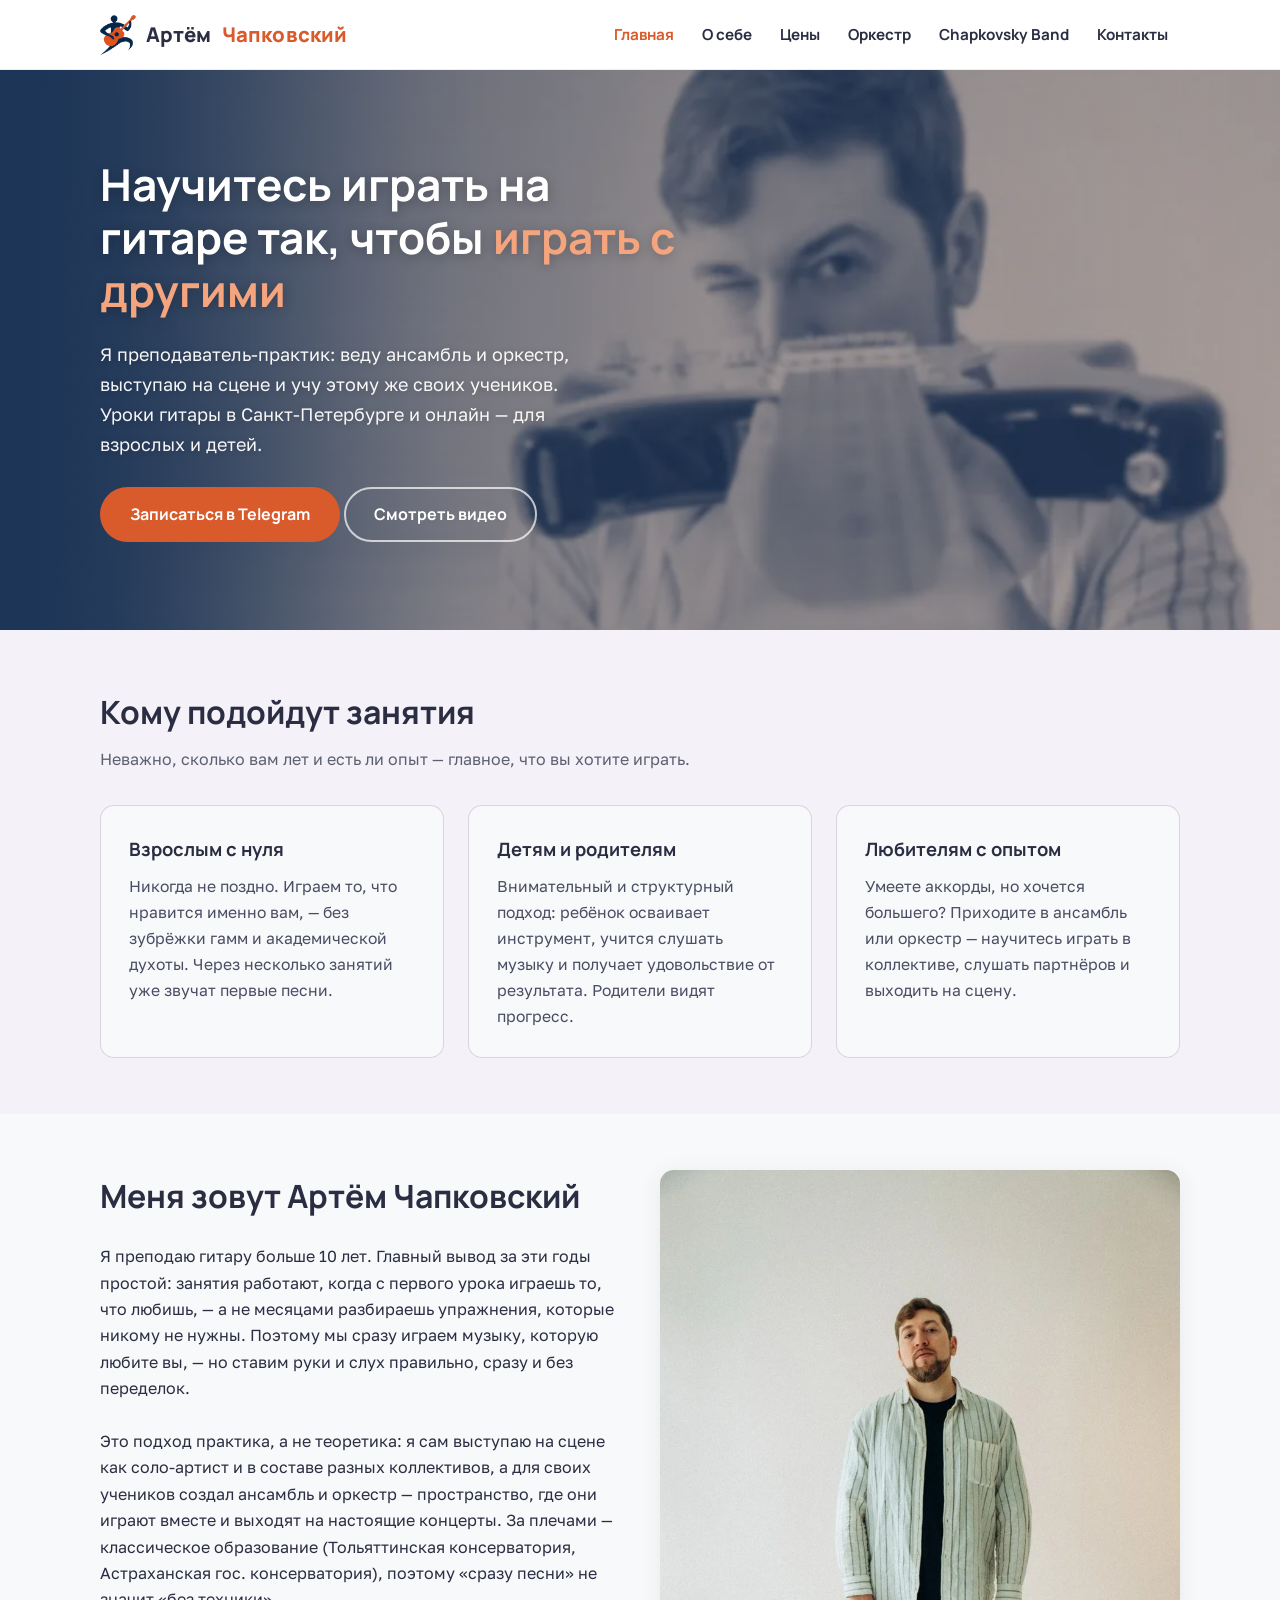
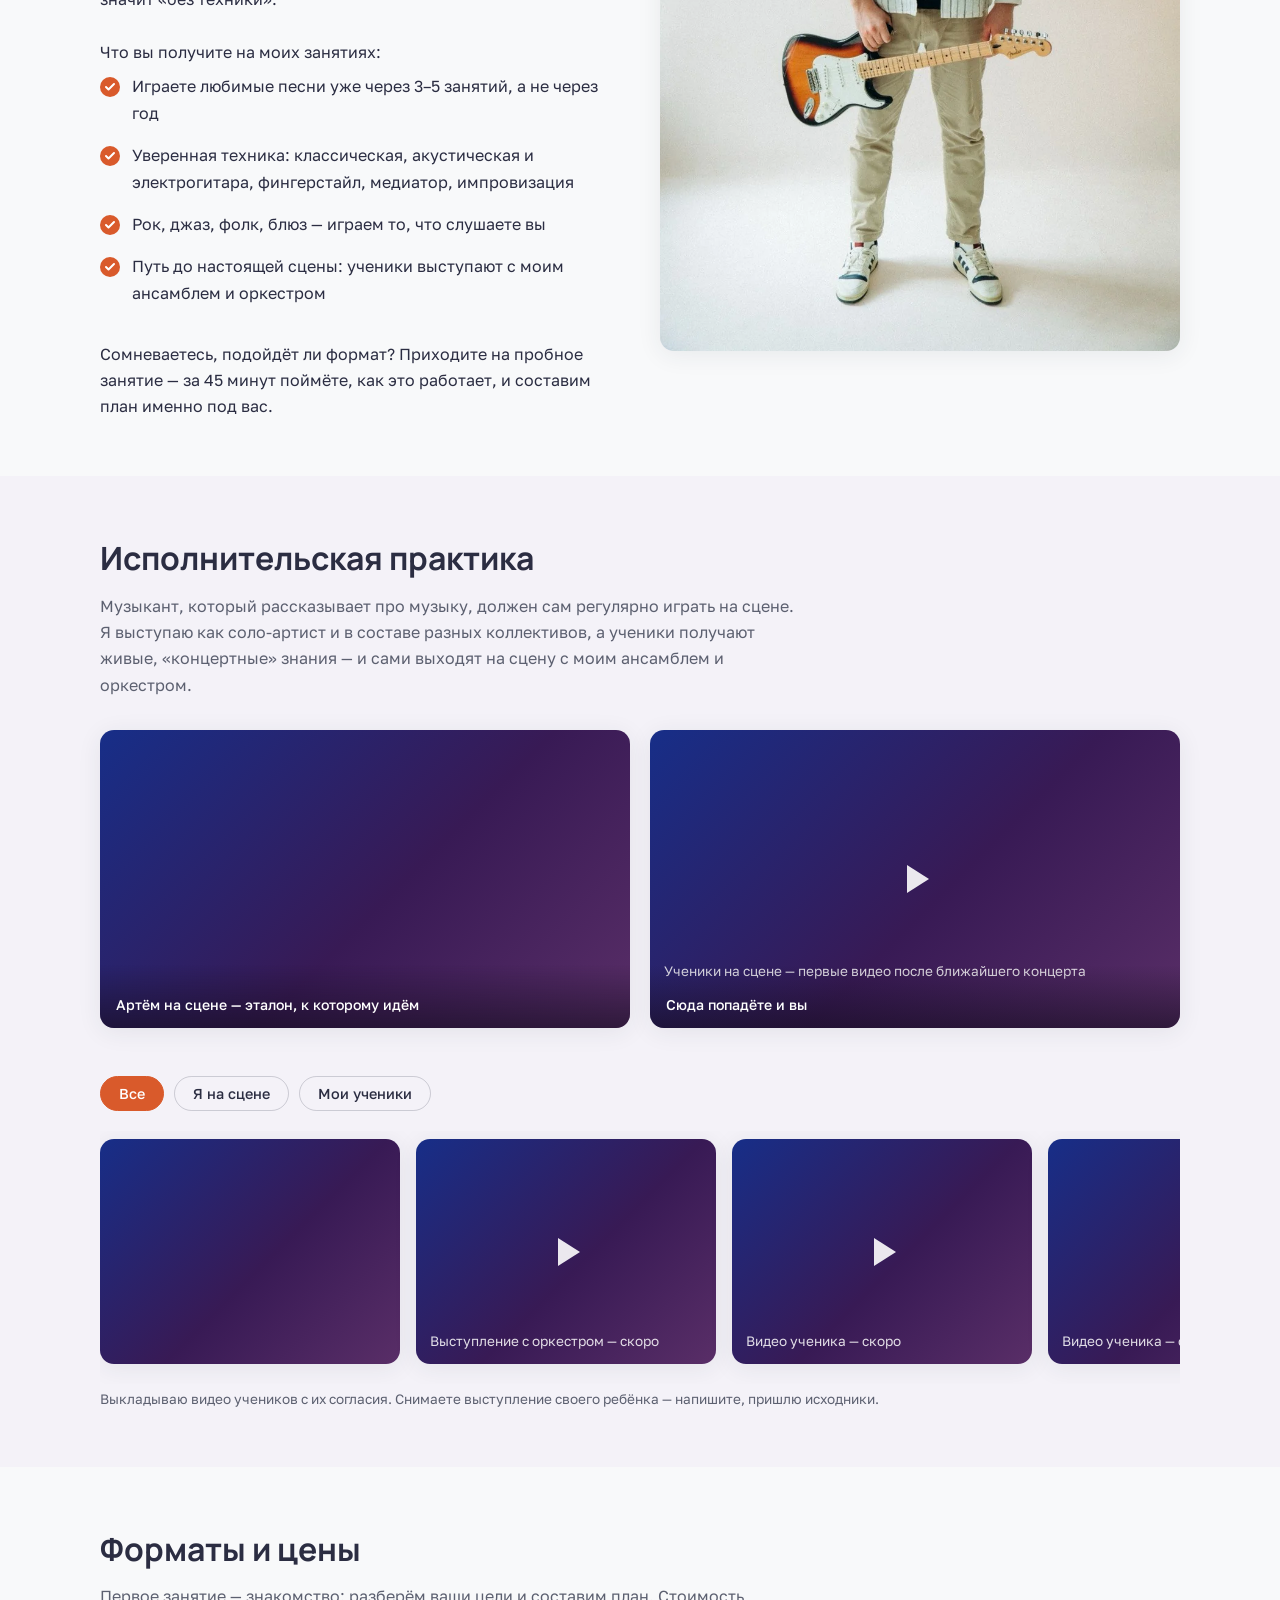
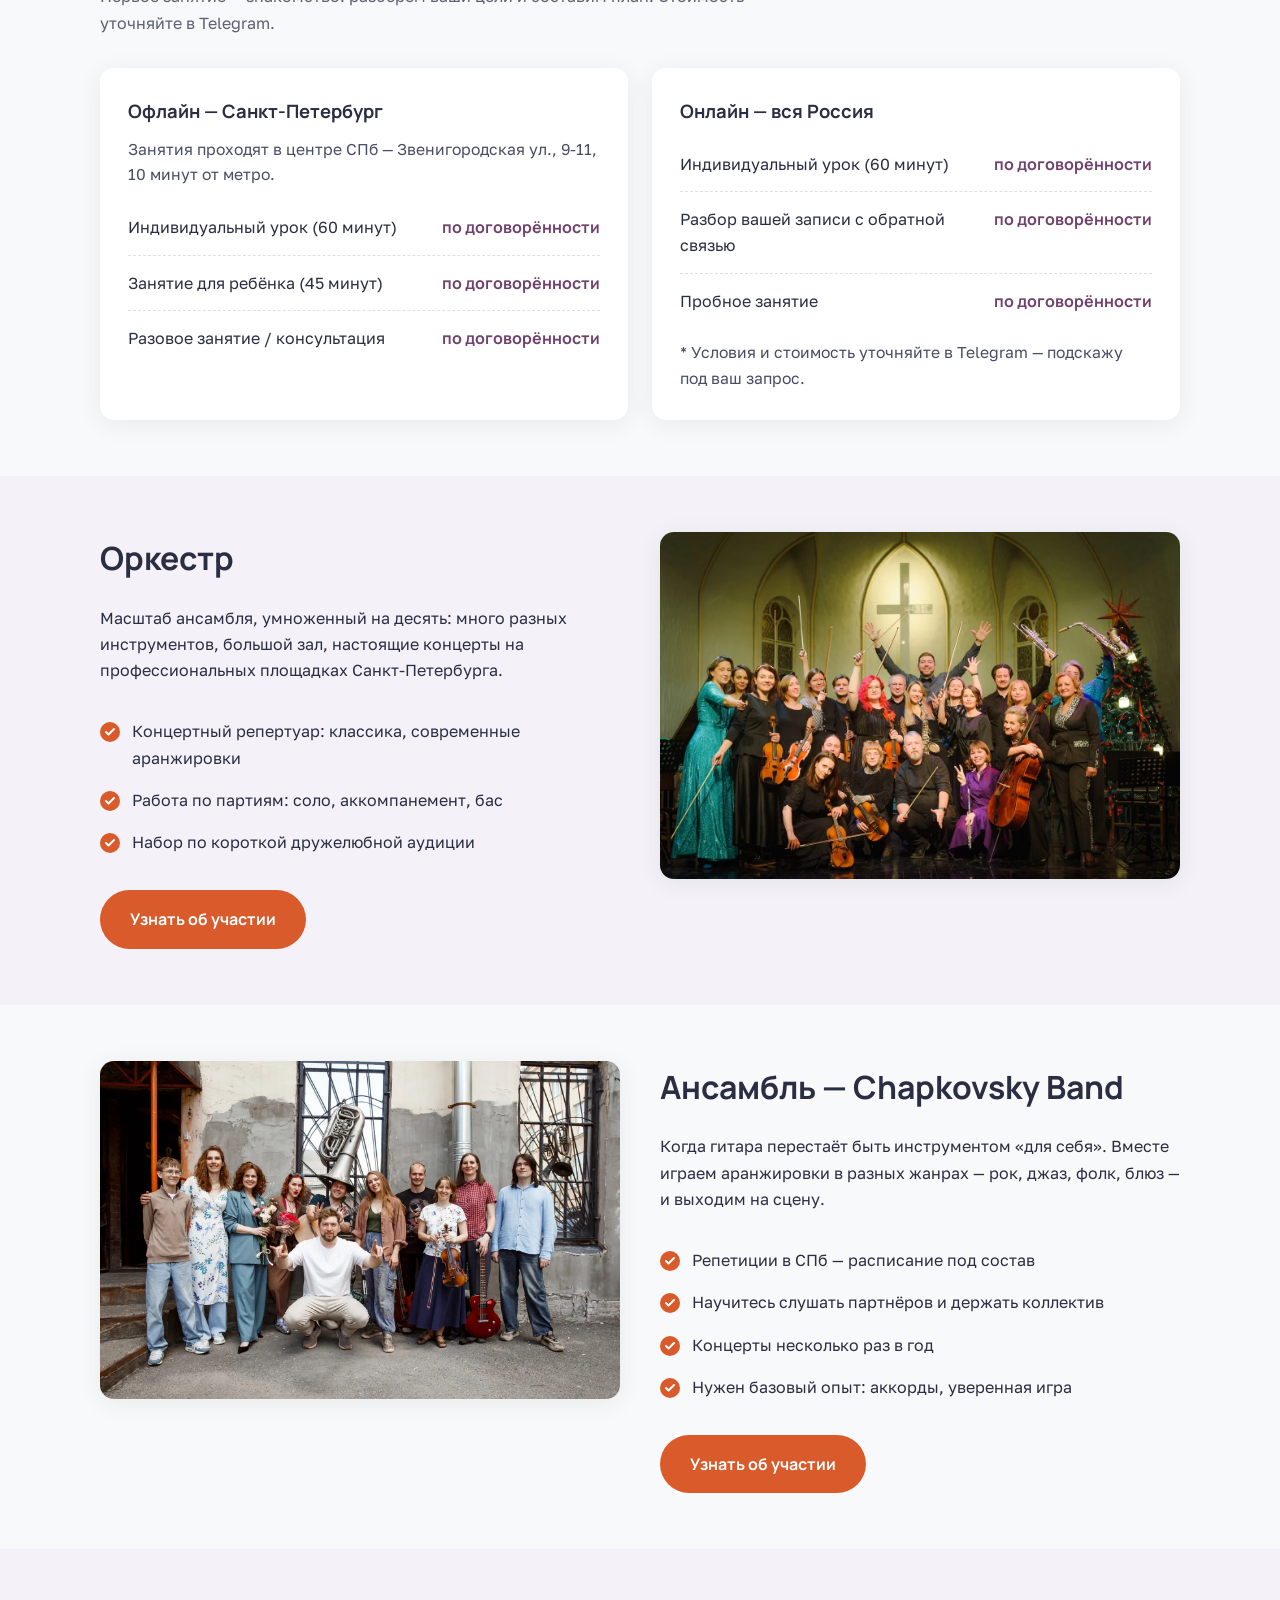
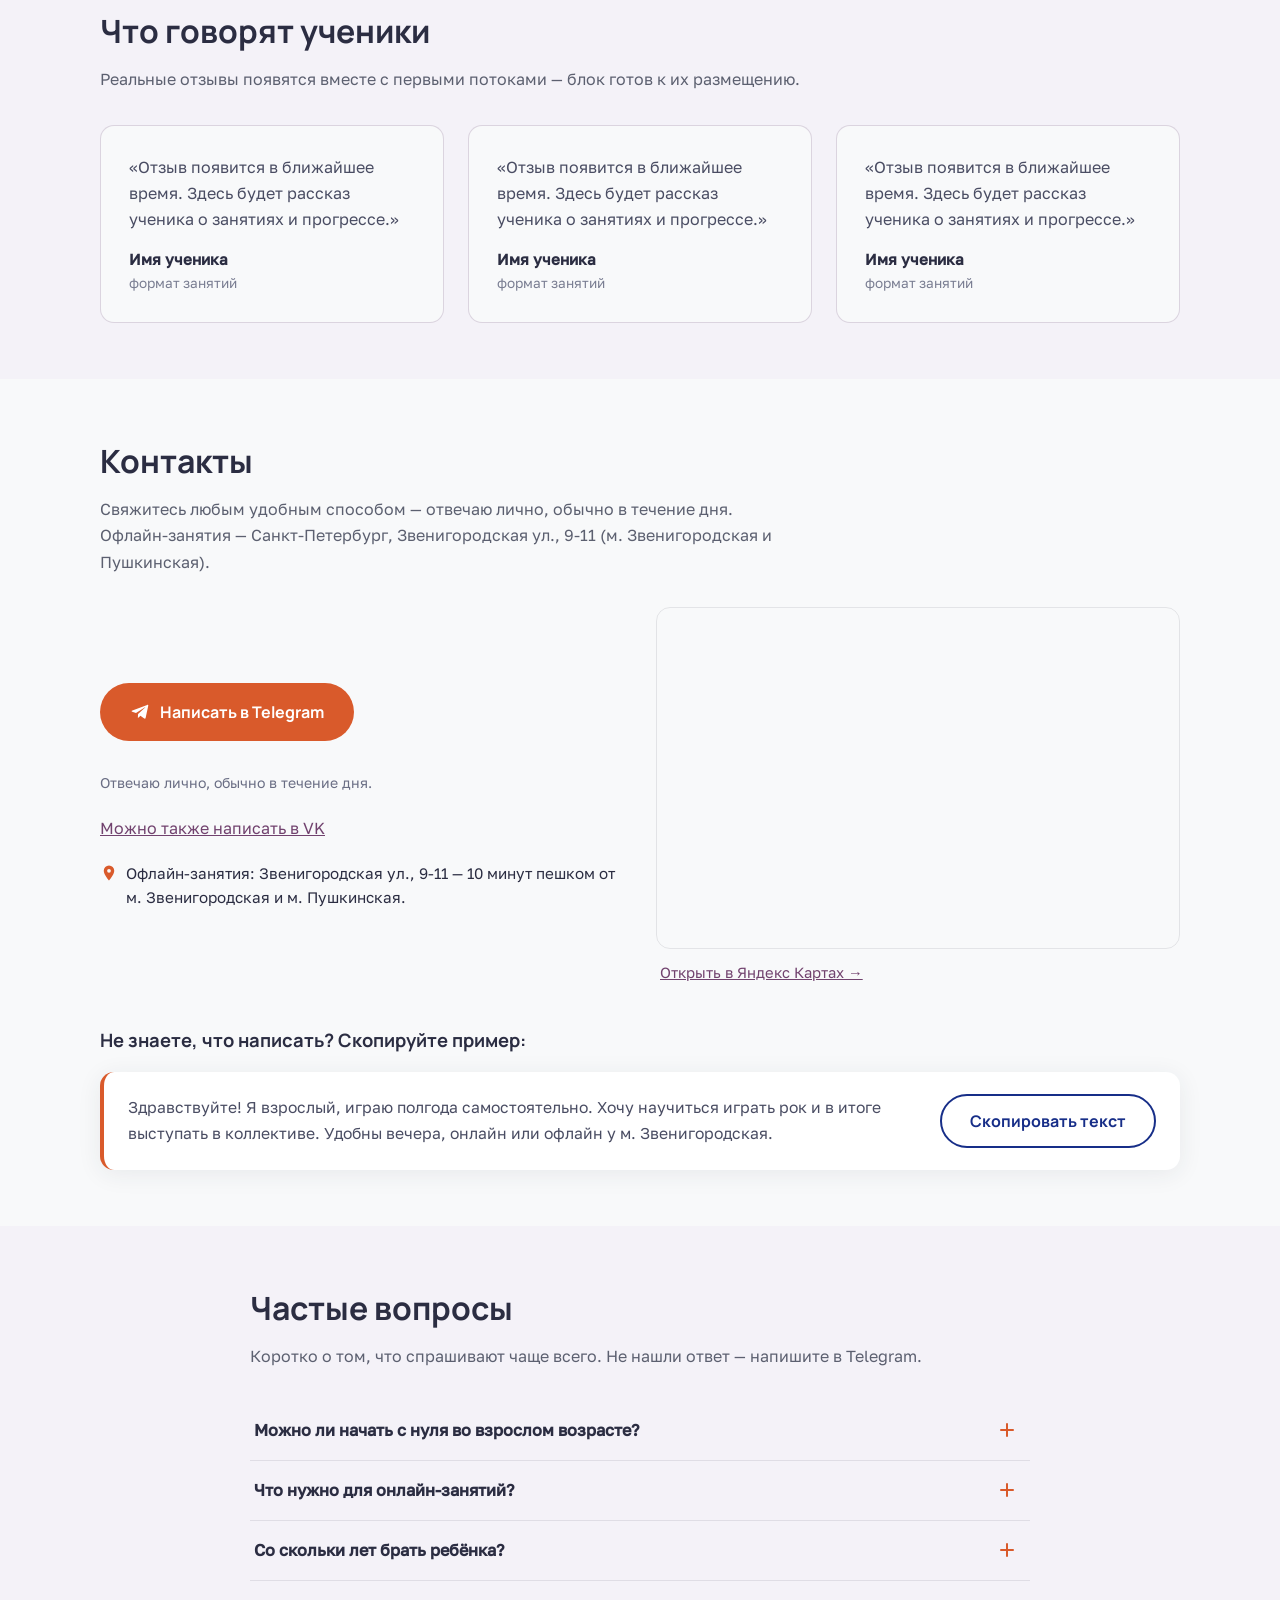
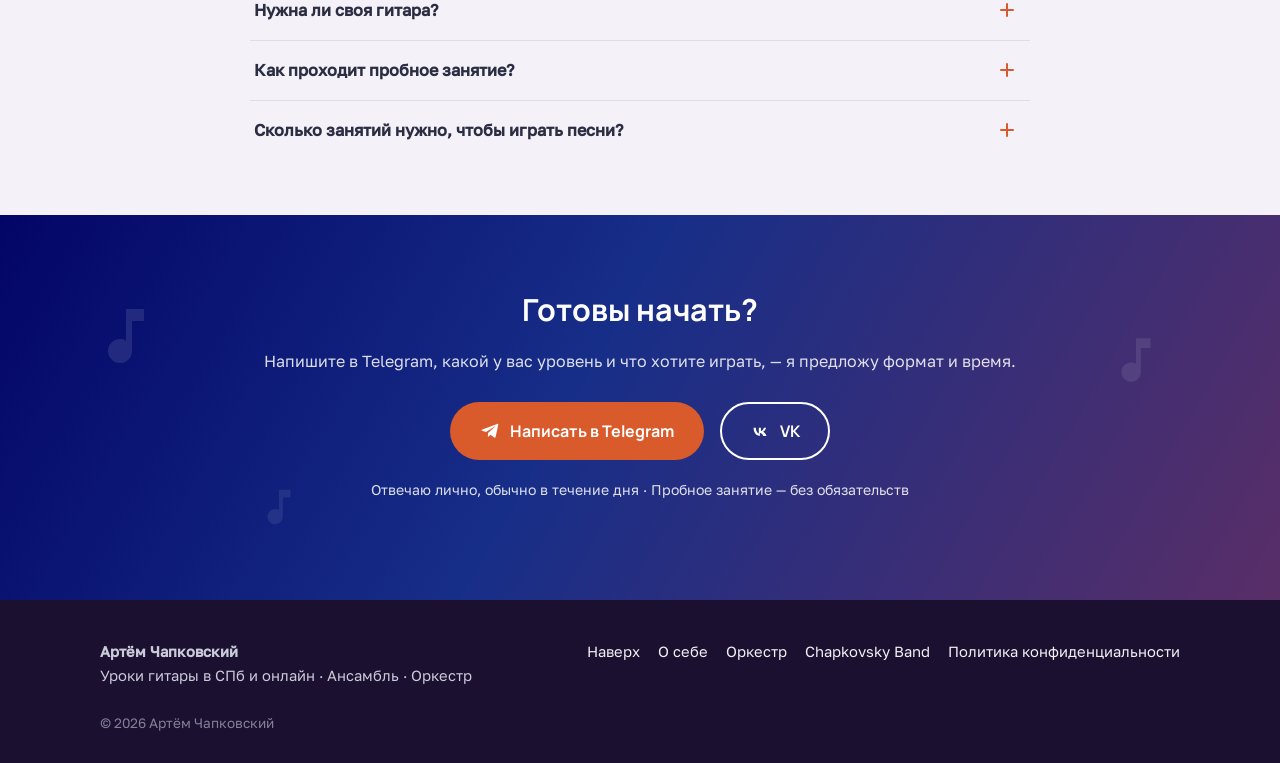
==== commit ac1439d8: "Cosmitics" ====
--- a/index.html
+++ b/index.html
@@ -74,7 +74,7 @@
           <li><a href="#o-sebe">О себе</a></li>
           <li><a href="#formaty">Цены</a></li>
           <li><a href="#orkestr">Оркестр</a></li>
-          <li><a href="#ansambl">Ансамбль</a></li>
+          <li><a href="#ansambl">Chapkovsky Band</a></li>
           <li><a href="#kontakty">Контакты</a></li>
         </ul>
       </nav>
@@ -241,7 +241,7 @@
       <div class="container split">
         <img src="assets/img/band.webp" alt="Ансамбль Артёма Чапковского — музыканты коллектива после выступления" width="1600" height="1042" loading="lazy">
         <div>
-          <h2 class="section-title">Ансамбль</h2>
+          <h2 class="section-title">Ансамбль — Chapkovsky Band</h2>
           <p>Когда гитара перестаёт быть инструментом «для себя». Вместе играем аранжировки в разных жанрах — рок, джаз, фолк, блюз — и выходим на сцену.</p>
           <br>
           <ul class="check-list">
@@ -394,7 +394,7 @@
           <li><a href="#top">Наверх</a></li>
           <li><a href="#o-sebe">О себе</a></li>
           <li><a href="#orkestr">Оркестр</a></li>
-          <li><a href="#ansambl">Ансамбль</a></li>
+          <li><a href="#ansambl">Chapkovsky Band</a></li>
           <li><a href="privacy.html">Политика конфиденциальности</a></li>
         </ul>
       </nav>
--- a/assets/css/style.css
+++ b/assets/css/style.css
@@ -233,7 +233,7 @@
 
 /* Page hero */
 .page-hero {
-  padding: 48px 0 32px;
+  padding: 48px 20px 32px;
 }
 
 .page-hero h1 {
@@ -340,7 +340,7 @@
 /* Входной блок «Артём / Ученики» */
 .duo-feature {
   gap: 20px;
-  margin-bottom: 8px;
+  margin-bottom: 48px;
 }
 
 .duo-feature .gallery-item {
@@ -359,6 +359,11 @@
   font-size: .88rem;
   font-weight: 500;
   pointer-events: none;
+}
+
+/* Поднять текст заглушки, чтобы не перекрывался подписью */
+.duo-feature .video-label {
+  bottom: 46px;
 }
 
 /* Группы видео в «Исполнительской практике» */
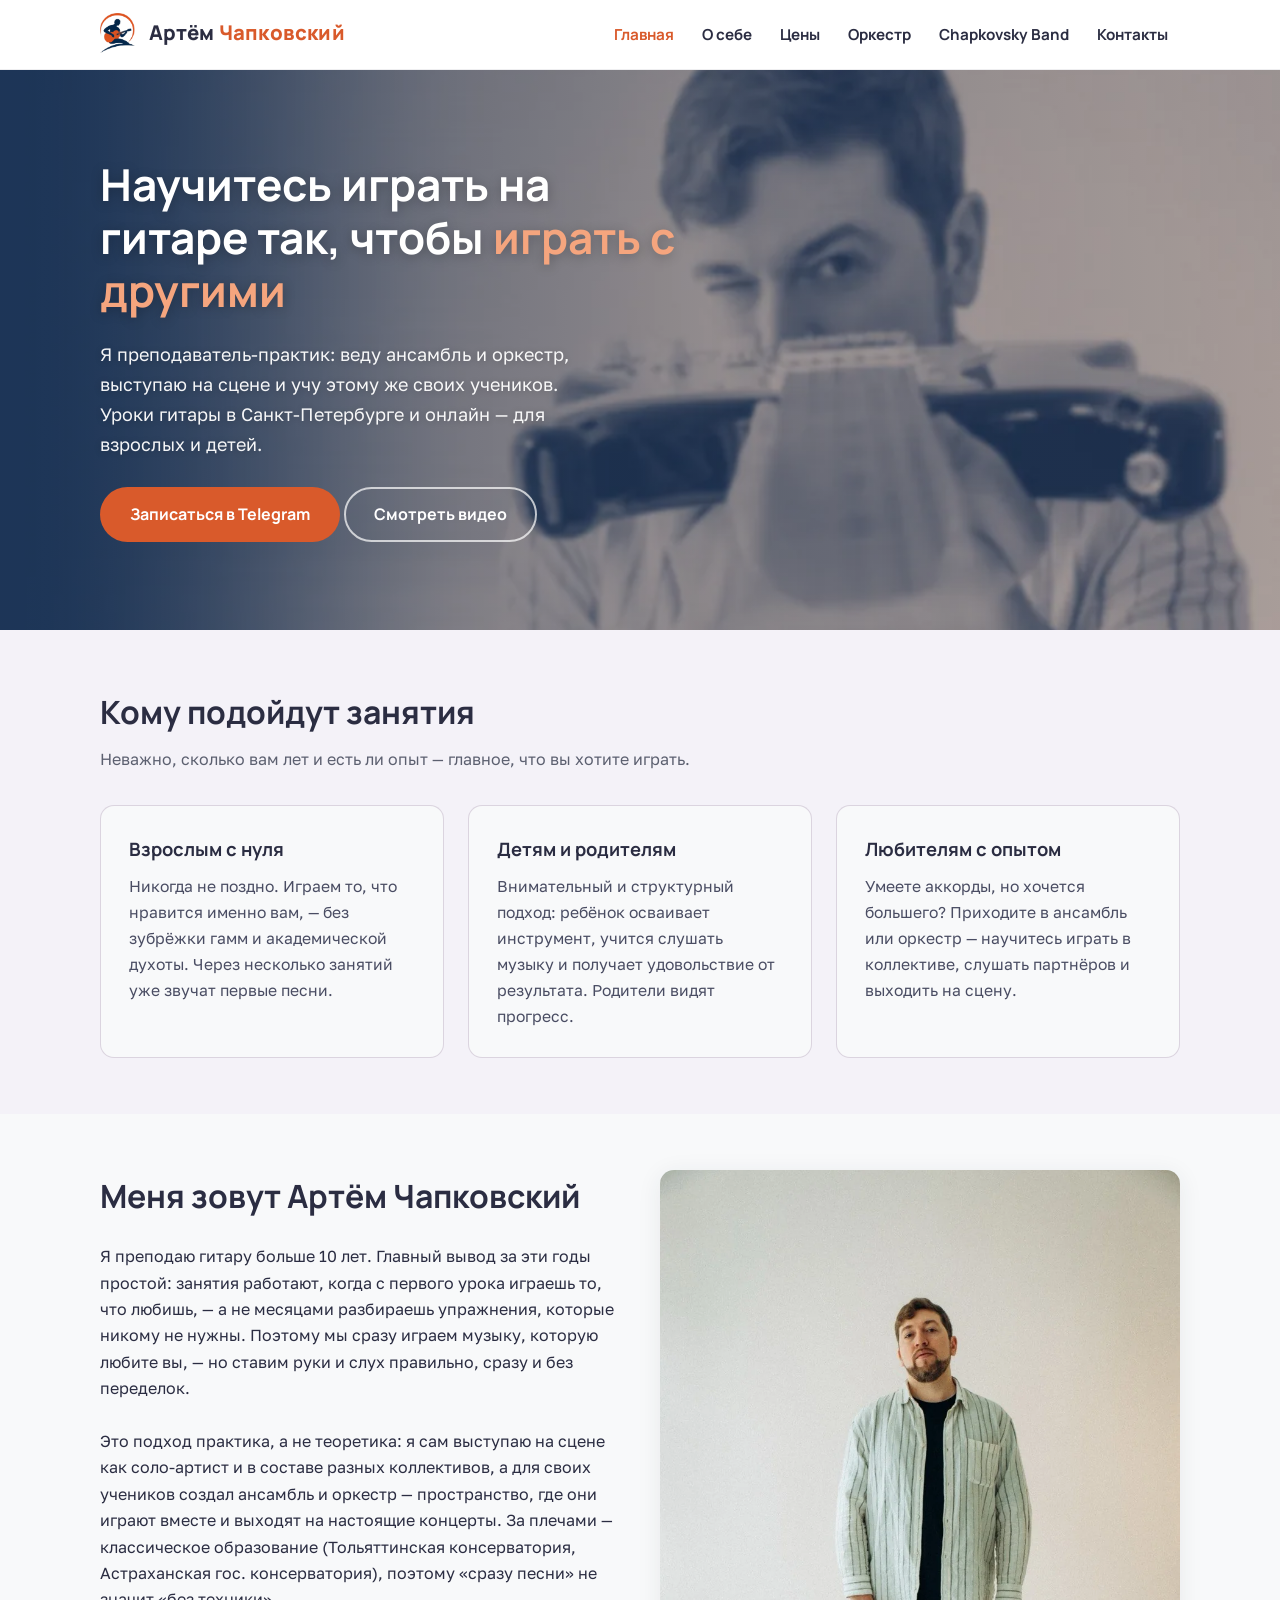
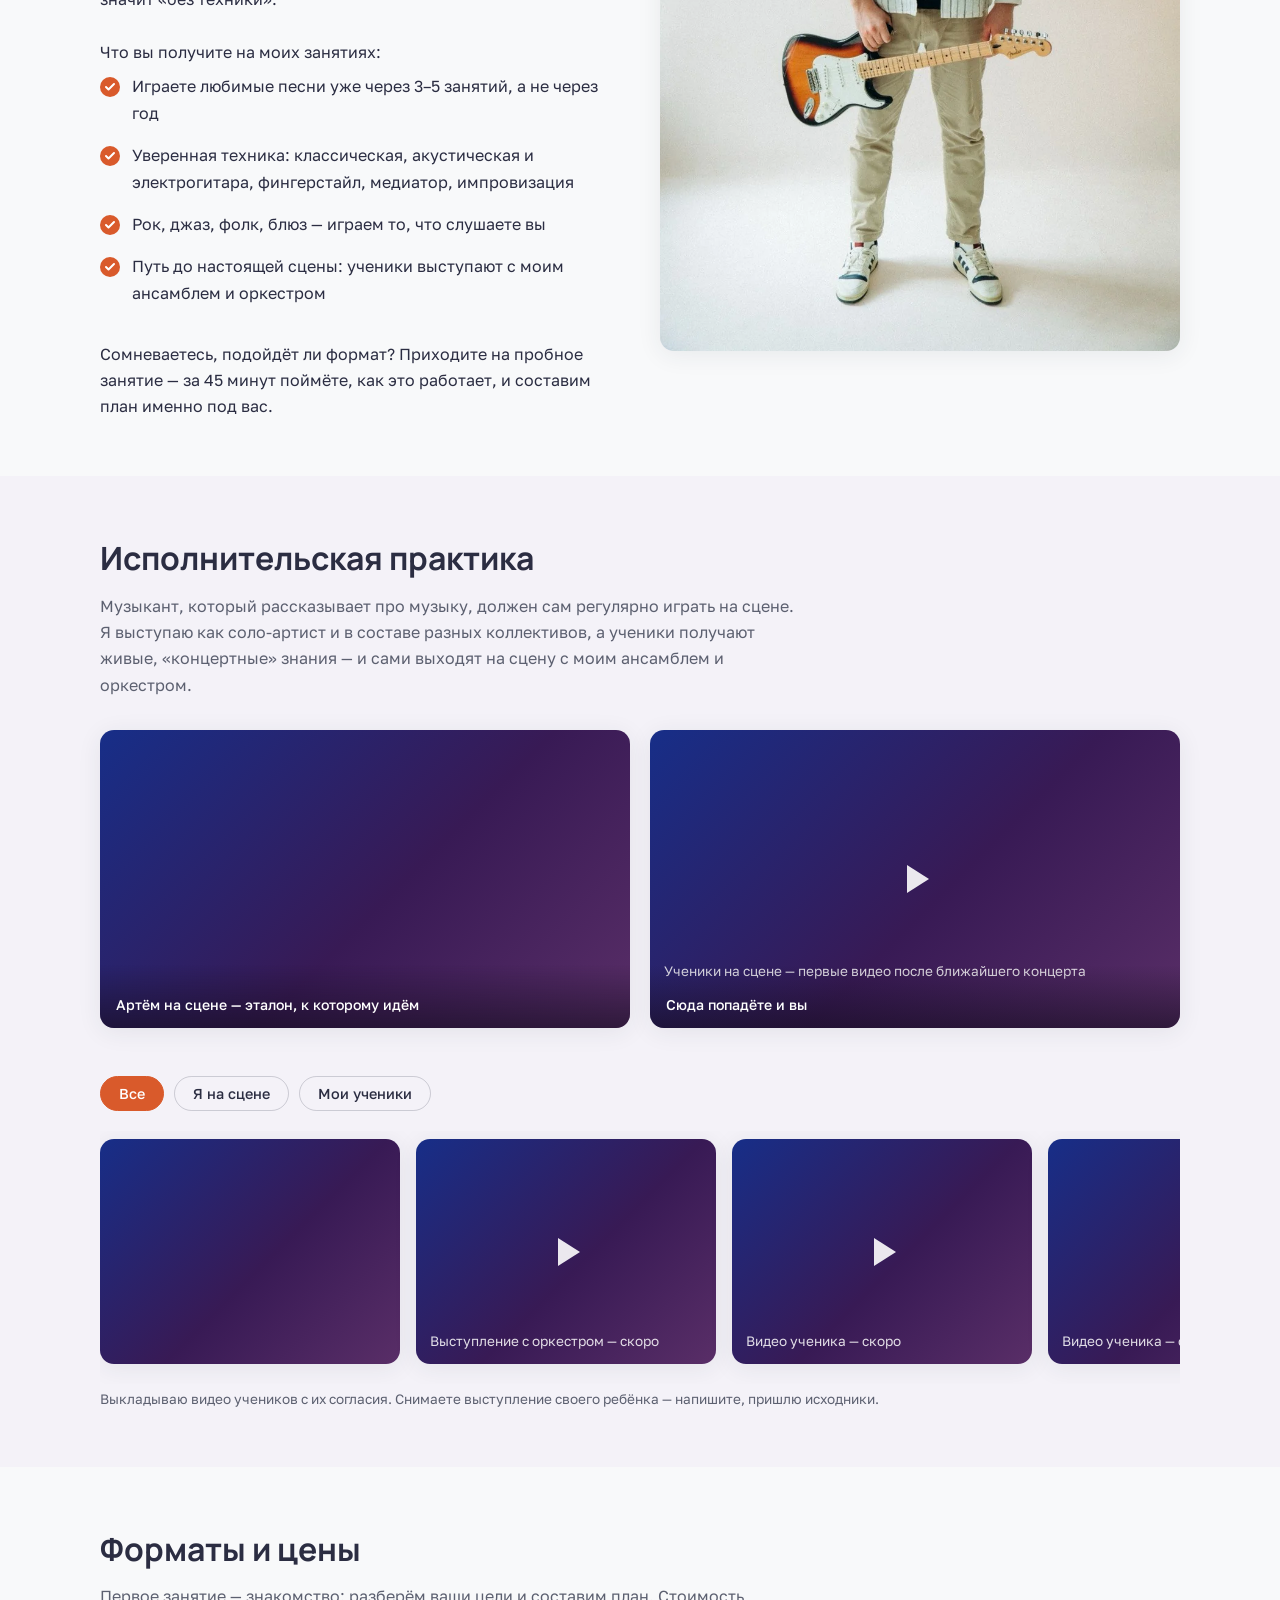
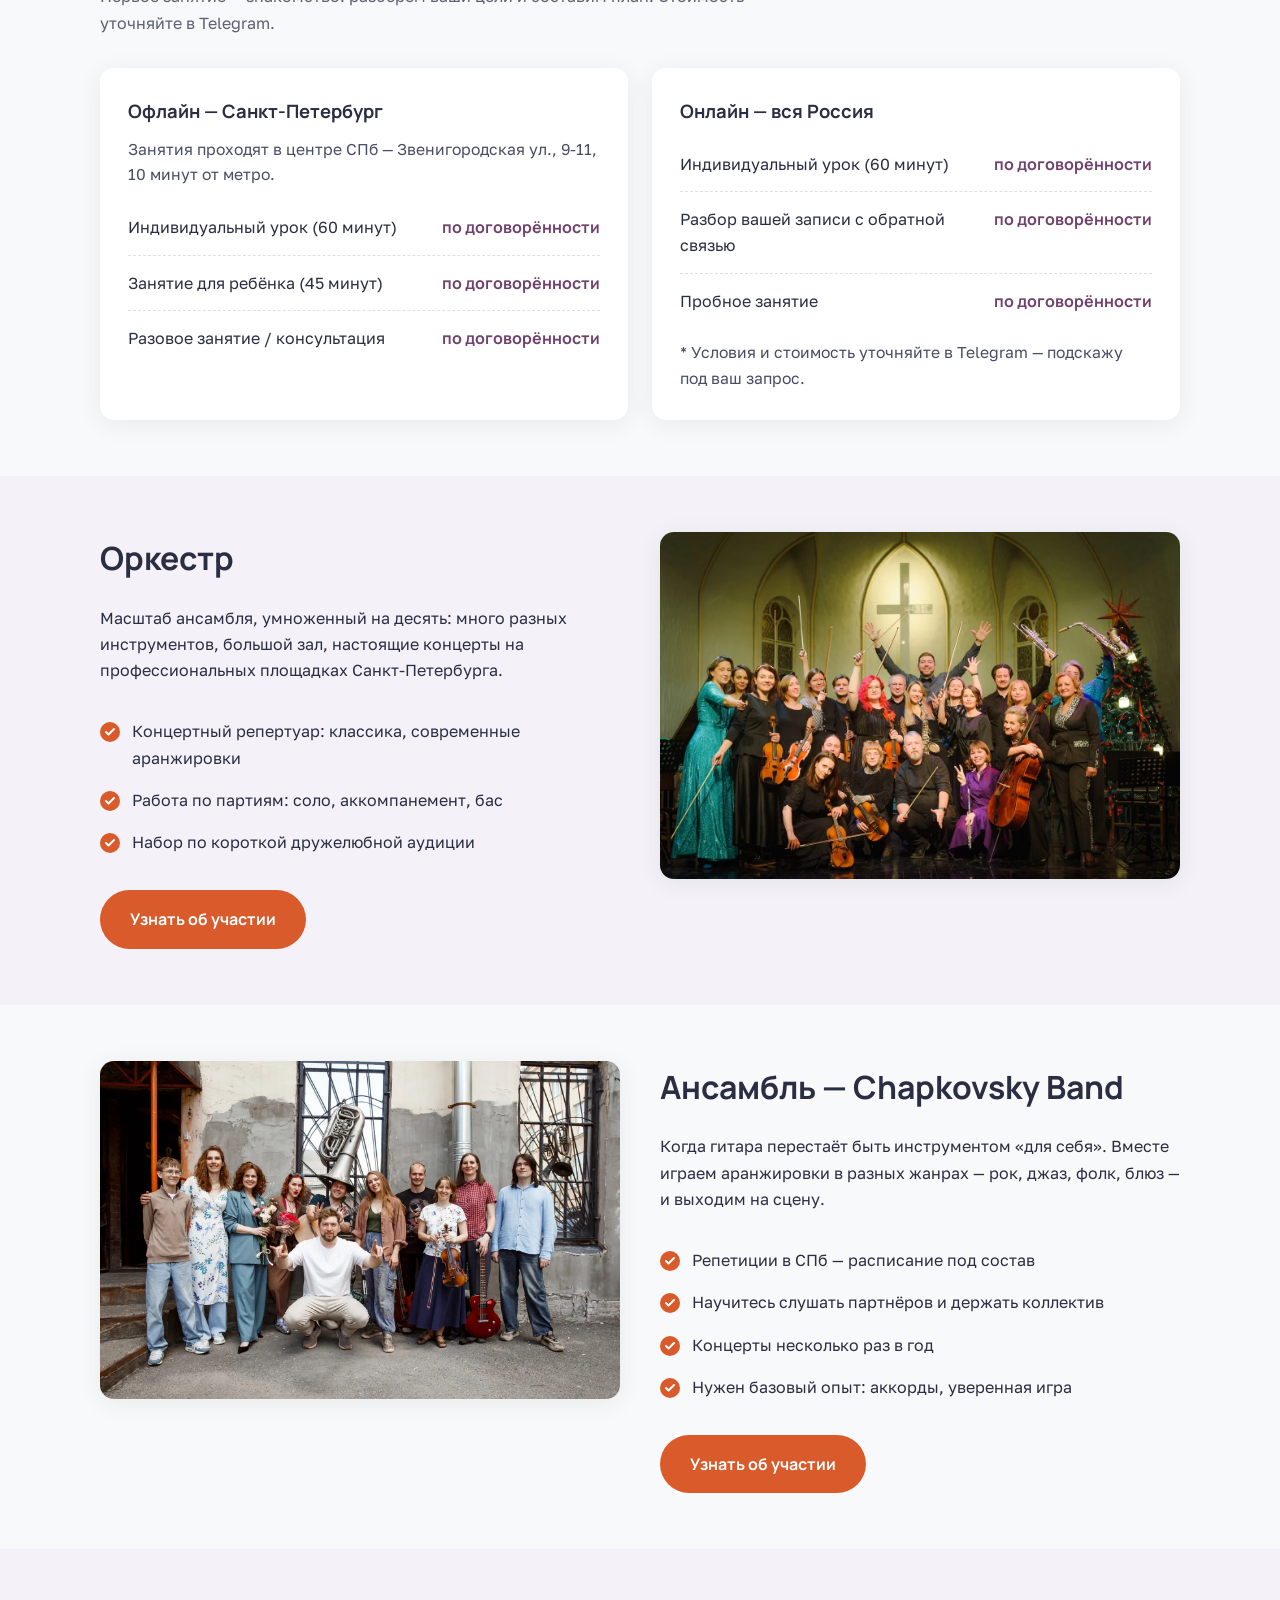
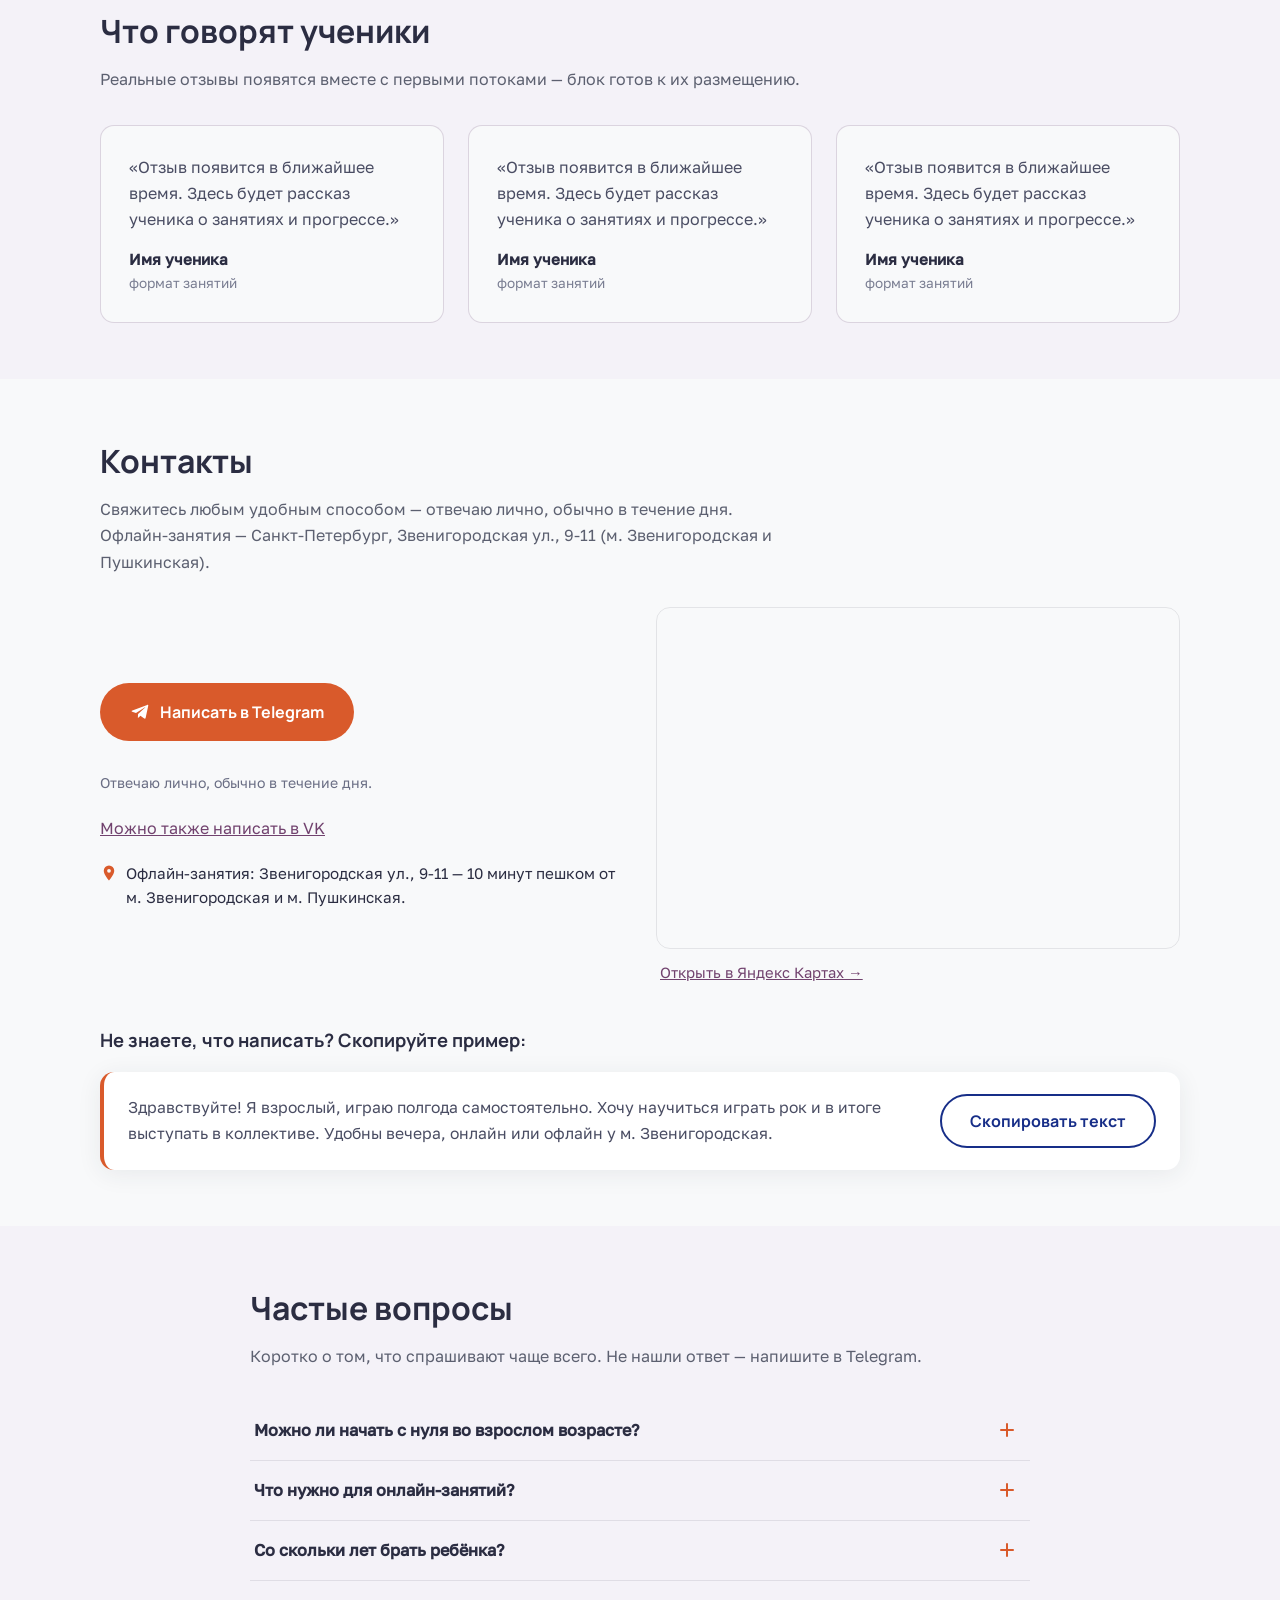
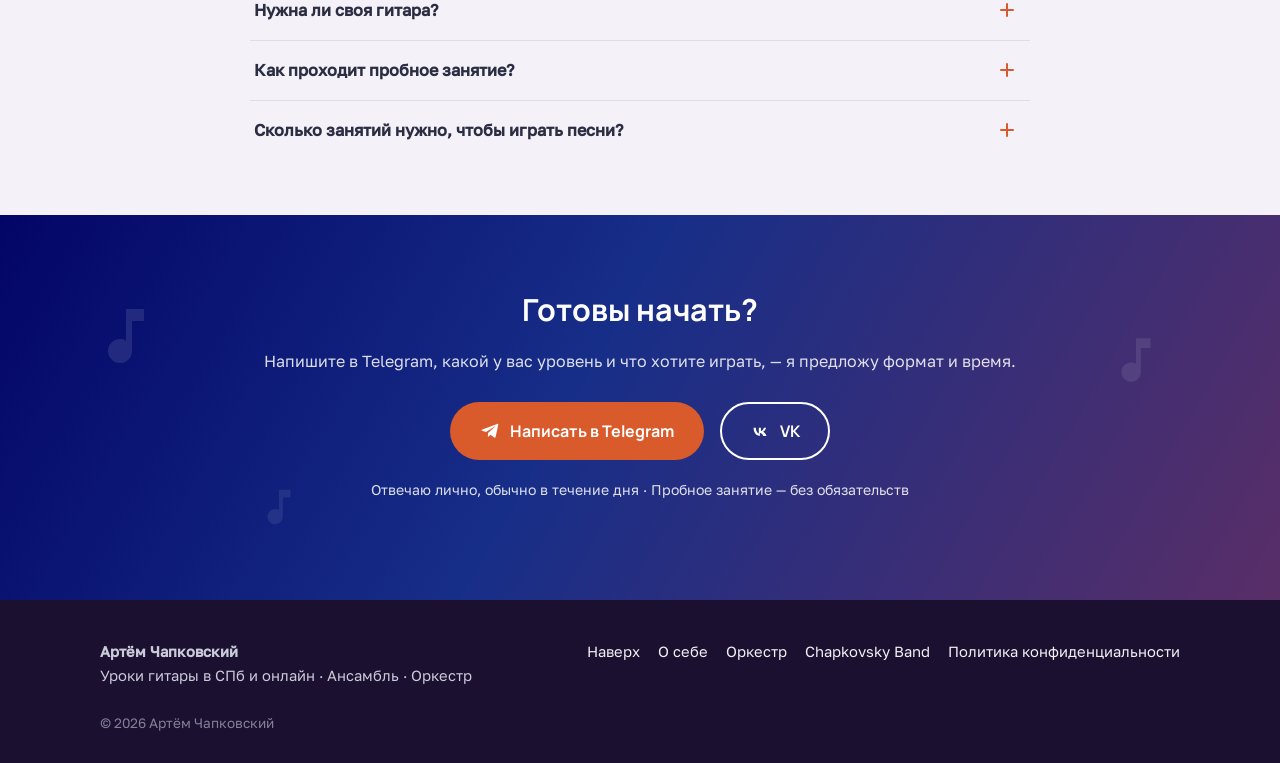
==== commit b2236b71: "Updated logo" ====
--- a/index.html
+++ b/index.html
@@ -67,7 +67,7 @@
 <body>
   <header class="site-header">
     <div class="container header-inner">
-      <a class="logo" href="#top"><img src="assets/img/logo.png" alt="" class="logo-img" width="246" height="277">Артём <span>Чапковский</span></a>
+      <a class="logo" href="#top"><img src="assets/img/logo.png" alt="" class="logo-img" width="219" height="253">Артём <span>Чапковский</span></a>
       <nav class="main-nav" aria-label="Основная навигация">
         <ul>
           <li><a href="#top" aria-current="page">Главная</a></li>
--- a/assets/css/style.css
+++ b/assets/css/style.css
@@ -62,15 +62,16 @@
   color: var(--text);
   text-decoration: none;
   letter-spacing: .2px;
-  display: inline-flex;
-  align-items: center;
-  gap: 10px;
+  display: inline-block;
 }
 
 .logo-img {
   height: 40px;
   width: auto;
-  display: block;
+  display: inline-block;
+  vertical-align: middle;
+  margin-right: 14px;
+  margin-top: -3px;
 }
 
 .logo span { color: var(--primary); }
